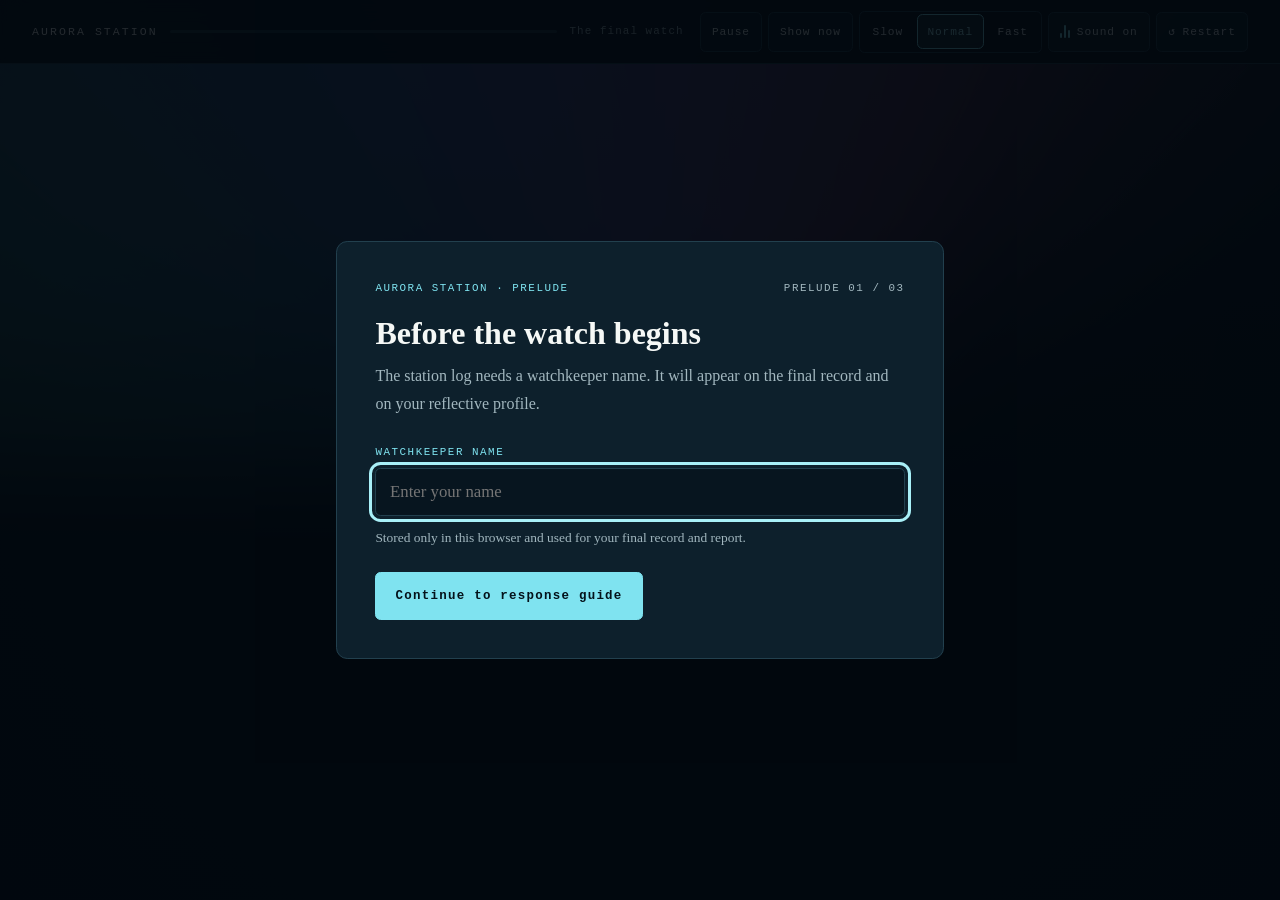
==== index.html @ 76fcf22e "Rebuild Aurora Station as one cumulative scroll story The reading surface is now a single #story doc" ====
<!doctype html>
<html lang="en">
  <head>
    <meta charset="utf-8" />
    <meta name="viewport" content="width=device-width, initial-scale=1" />
    <meta name="description" content="Aurora Station — an interactive story and Big Five reflection." />
    <meta name="color-scheme" content="dark light" />
    <meta name="theme-color" content="#06131d" />
    <title>Aurora Station — Your Journey</title>
    <link rel="stylesheet" href="./styles.css" />
    <script defer src="./content/Aurora_Station_Content.js"></script>
    <script defer src="./core.js"></script>
    <script defer src="./pdf-export.js"></script>
    <script defer src="./audio.js"></script>
    <script defer src="./app.js"></script>
  </head>
  <body>
    <div class="aurora-background" aria-hidden="true">
      <div class="aurora-dimming-layer"></div>
      <div class="aurora-vignette"></div>
    </div>
    <a class="skip-link" href="#story">Skip to the story</a>
    <header class="reader-bar">
      <div class="reader-bar-primary">
        <a class="reader-brand" href="#story">Aurora Station</a>
        <div
          class="reader-progress"
          role="progressbar"
          aria-label="Journey progress"
          aria-valuemin="0"
          aria-valuemax="60"
          aria-valuenow="0"
        >
          <span id="progress-fill"></span>
        </div>
        <span id="progress-label" class="progress-label">The final watch</span>
      </div>
      <div class="reader-bar-tools">
        <div id="playback-controls" class="playback-controls" role="group" aria-label="Text playback">
          <button id="playback-toggle" class="tool-button" type="button" aria-pressed="false">
            <span class="tool-label">Pause</span>
          </button>
          <button id="playback-show-now" class="tool-button" type="button">
            <span class="tool-label">Show now</span>
          </button>
          <div id="speed-control" class="speed-control" role="radiogroup" aria-label="Text speed">
            <button class="speed-choice" type="button" role="radio" data-speed="slow" aria-checked="false">Slow</button>
            <button class="speed-choice" type="button" role="radio" data-speed="normal" aria-checked="true">Normal</button>
            <button class="speed-choice" type="button" role="radio" data-speed="fast" aria-checked="false">Fast</button>
          </div>
        </div>
        <button
          id="sound-toggle"
          class="tool-button sound-toggle"
          type="button"
          aria-pressed="true"
          aria-label="Mute background soundtrack"
          title="The soundtrack begins after your first interaction."
        >
          <span class="sound-meter" aria-hidden="true"><span></span><span></span><span></span></span>
          <span class="tool-label sound-label">Sound on</span>
        </button>
        <button
          id="restart-watch"
          class="tool-button restart-watch"
          type="button"
          aria-label="Restart the watch and clear saved progress"
          title="Restart the watch"
          hidden
        >
          <span class="restart-icon" aria-hidden="true">↺</span>
          <span class="tool-label restart-label">Restart</span>
        </button>
      </div>
    </header>
    <main id="main-content" class="story-content">
      <article id="story" class="story" tabindex="-1">
        <p class="loading-copy">Receiving the final watch…</p>
      </article>
    </main>
    <button id="new-passage" class="new-passage-button" type="button" hidden>
      New passage below <span aria-hidden="true">↓</span>
    </button>
    <div id="screen-reader-status" class="sr-only" role="status" aria-live="polite"></div>
    <noscript>
      <p class="noscript-message">
        Aurora Station needs JavaScript enabled to remember choices and build the story.
      </p>
    </noscript>
  </body>
</html>
---- styles.css ----
/*
 * Aurora Station.
 *
 * One cumulative reading document. The narrative is the page; controls and
 * technical labels stay quiet at the edges.
 */

:root {
  --night: #06131d;
  --night-raised: #0a1b27;
  --night-panel: #0d202c;
  --night-line: #22404e;
  --story-ink: #e7eff1;
  --story-heading: #f5f8f6;
  --story-muted: #a2b7bf;
  --signal: #7fe3f0;
  --signal-strong: #a8f0f8;
  --signal-soft: rgba(127, 227, 240, 0.12);
  --dawn: #f2f1ea;
  --dawn-raised: #fbfaf5;
  --dawn-ink: #14282f;
  --dawn-muted: #4d5f66;
  --dawn-line: #ccd3d0;
  --serif: Georgia, "Iowan Old Style", "Times New Roman", serif;
  --technical: ui-monospace, "SF Mono", "Cascadia Mono", "Courier New", monospace;
  --measure: 36rem;
  --tap: 3rem;
  --radius: 0.35rem;
}

*,
*::before,
*::after {
  box-sizing: border-box;
}

html {
  min-height: 100%;
  background: var(--night);
}

body {
  min-height: 100vh;
  margin: 0;
  overflow-x: hidden;
  background: var(--night);
  color: var(--story-ink);
  font-family: var(--serif);
  font-size: clamp(1.06rem, 0.98rem + 0.34vw, 1.24rem);
  line-height: 1.75;
  text-rendering: optimizeLegibility;
  -webkit-font-smoothing: antialiased;
}

body.onboarding-open {
  overflow: hidden;
}

/* ------------------------------------------------------------ background */

.aurora-background {
  position: fixed;
  z-index: 0;
  inset: 0;
  overflow: hidden;
  background: linear-gradient(
    180deg,
    #06131d 0%,
    #06131d 34%,
    #041019 52%,
    #02080d 68%,
    #02070c 100%
  );
  opacity: 0.55;
  pointer-events: none;
  transition: opacity 1600ms ease;
}

body.aurora-surge-active .aurora-background {
  opacity: 1;
}

body.aurora-rescue-contact .aurora-background {
  opacity: 0.6;
}

body.aurora-rescue-faint .aurora-background,
body.debrief-mode .aurora-background {
  opacity: 0.28;
}

.aurora-background::before,
.aurora-background::after {
  position: absolute;
  top: -10vh;
  right: -20vw;
  left: -20vw;
  height: min(70vh, 58rem);
  content: "";
  pointer-events: none;
  -webkit-mask-image: linear-gradient(
    to bottom,
    #000 0%,
    #000 62%,
    rgba(0, 0, 0, 0.72) 82%,
    transparent 100%
  );
  mask-image: linear-gradient(
    to bottom,
    #000 0%,
    #000 62%,
    rgba(0, 0, 0, 0.72) 82%,
    transparent 100%
  );
}

.aurora-background::before {
  background: conic-gradient(
    from 202deg at 50% 124%,
    transparent 0deg,
    rgba(88, 229, 239, 0.78) 34deg,
    rgba(49, 203, 183, 0.72) 62deg,
    rgba(102, 216, 138, 0.66) 92deg,
    rgba(70, 142, 232, 0.68) 128deg,
    rgba(139, 114, 232, 0.7) 158deg,
    rgba(211, 109, 168, 0.56) 184deg,
    transparent 214deg
  );
  filter: blur(20px) saturate(1.25);
  opacity: 0.9;
  transform-origin: 50% 30%;
  animation: aurora-drift 36s ease-in-out infinite alternate;
}

.aurora-background::after {
  background: conic-gradient(
    from 188deg at 56% 118%,
    transparent 4deg,
    rgba(49, 203, 183, 0.42) 42deg,
    rgba(102, 216, 138, 0.5) 76deg,
    rgba(70, 142, 232, 0.48) 112deg,
    rgba(139, 114, 232, 0.5) 148deg,
    rgba(211, 109, 168, 0.34) 176deg,
    transparent 204deg
  );
  filter: blur(32px) saturate(1.15);
  mix-blend-mode: screen;
  opacity: 0.72;
  transform-origin: 50% 30%;
  animation: aurora-crossflow 42s ease-in-out infinite alternate;
}

.aurora-dimming-layer,
.aurora-vignette {
  position: absolute;
  inset: 0;
  pointer-events: none;
}

.aurora-dimming-layer {
  background: linear-gradient(
    180deg,
    rgba(2, 7, 13, 0.02) 0%,
    rgba(2, 7, 13, 0.1) 24%,
    rgba(2, 7, 13, 0.42) 44%,
    rgba(2, 7, 13, 0.86) 58%,
    #02070d 72%,
    #02070d 100%
  );
}

.aurora-vignette {
  background: radial-gradient(
    ellipse at 50% 16%,
    transparent 30%,
    rgba(0, 4, 8, 0.12) 66%,
    rgba(0, 3, 7, 0.5) 100%
  );
}

@keyframes aurora-drift {
  0% {
    transform: translate3d(-8%, -4%, 0) rotate(-5deg) scale(1.08, 1.02);
  }
  52% {
    transform: translate3d(0, 1%, 0) rotate(-1.5deg) scale(1.14, 1.06);
  }
  100% {
    transform: translate3d(8%, -2%, 0) rotate(2.2deg) scale(1.1, 1.03);
  }
}

@keyframes aurora-crossflow {
  0% {
    transform: translate3d(7%, 2%, 0) rotate(3.8deg) scale(1.08, 1.03);
  }
  100% {
    transform: translate3d(-7%, -3%, 0) rotate(-2.8deg) scale(1.15, 1.06);
  }
}

/* ------------------------------------------------------------- utilities */

.sr-only {
  position: absolute;
  overflow: hidden;
  clip: rect(0 0 0 0);
  clip-path: inset(50%);
  width: 1px;
  height: 1px;
  white-space: nowrap;
}

.technical-label {
  margin: 0;
  color: var(--story-muted);
  font-family: var(--technical);
  font-size: 0.68rem;
  letter-spacing: 0.14em;
  line-height: 1.5;
  text-transform: uppercase;
}

.skip-link {
  position: absolute;
  z-index: 40;
  top: 0.5rem;
  left: 0.5rem;
  display: inline-flex;
  align-items: center;
  min-height: var(--tap);
  padding: 0.65rem 1rem;
  transform: translateY(-160%);
  border-radius: var(--radius);
  background: var(--signal);
  color: #04121a;
  font-family: var(--technical);
  font-size: 0.8rem;
  text-decoration: none;
}

.skip-link:focus {
  transform: translateY(0);
}

:where(a, button, input, [tabindex]):focus-visible {
  outline: 3px solid var(--signal-strong);
  outline-offset: 3px;
}

/* ------------------------------------------------------------ reader bar */

.reader-bar {
  position: sticky;
  z-index: 20;
  top: 0;
  display: flex;
  flex-wrap: wrap;
  gap: 0.5rem 1rem;
  align-items: center;
  justify-content: space-between;
  padding: 0.6rem clamp(0.75rem, 3vw, 2rem);
  border-bottom: 1px solid var(--night-line);
  background: rgba(4, 14, 21, 0.92);
  backdrop-filter: blur(10px);
}

.reader-bar-primary {
  display: flex;
  flex: 1 1 16rem;
  gap: 0.75rem;
  align-items: center;
  min-width: 0;
}

.reader-bar-tools {
  display: flex;
  flex-wrap: wrap;
  gap: 0.4rem;
  align-items: center;
}

.reader-brand {
  display: inline-flex;
  align-items: center;
  min-height: 2.75rem;
  color: var(--story-heading);
  font-family: var(--technical);
  font-size: 0.72rem;
  letter-spacing: 0.18em;
  text-decoration: none;
  text-transform: uppercase;
  white-space: nowrap;
}

.reader-progress {
  position: relative;
  overflow: hidden;
  flex: 1 1 4rem;
  min-width: 3rem;
  height: 3px;
  border-radius: 999px;
  background: rgba(127, 227, 240, 0.18);
}

.reader-progress span {
  position: absolute;
  inset: 0;
  transform: scaleX(0);
  transform-origin: left center;
  background: var(--signal);
  transition: transform 420ms ease;
}

.progress-label {
  color: var(--story-muted);
  font-family: var(--technical);
  font-size: 0.68rem;
  letter-spacing: 0.1em;
  white-space: nowrap;
}

.playback-controls {
  display: flex;
  flex-wrap: wrap;
  gap: 0.35rem;
  align-items: center;
}

.tool-button,
.speed-choice {
  display: inline-flex;
  gap: 0.4rem;
  align-items: center;
  justify-content: center;
  min-height: 2.5rem;
  padding: 0.35rem 0.7rem;
  border: 1px solid var(--night-line);
  border-radius: var(--radius);
  background: rgba(13, 32, 44, 0.7);
  color: var(--story-ink);
  font-family: var(--technical);
  font-size: 0.7rem;
  letter-spacing: 0.08em;
  cursor: pointer;
  transition:
    border-color 180ms ease,
    background-color 180ms ease,
    color 180ms ease;
}

.tool-button:hover:not(:disabled),
.speed-choice:hover {
  border-color: var(--signal);
  background: var(--signal-soft);
}

.tool-button:disabled {
  cursor: default;
  opacity: 0.45;
}

.speed-control {
  display: inline-flex;
  gap: 0.2rem;
  padding: 0.15rem;
  border: 1px solid var(--night-line);
  border-radius: var(--radius);
}

.speed-control .speed-choice {
  min-height: 2.2rem;
  padding: 0.25rem 0.6rem;
  border: 1px solid transparent;
  background: transparent;
}

.speed-choice.is-selected {
  border-color: var(--signal);
  background: var(--signal-soft);
  color: var(--signal-strong);
}

.sound-meter {
  display: inline-flex;
  gap: 2px;
  align-items: flex-end;
  height: 0.8rem;
}

.sound-meter span {
  width: 2px;
  height: 40%;
  border-radius: 1px;
  background: var(--signal);
}

.sound-meter span:nth-child(2) {
  height: 100%;
}

.sound-meter span:nth-child(3) {
  height: 65%;
}

.sound-toggle[aria-pressed="false"] .sound-meter span {
  height: 30%;
  background: var(--story-muted);
}

.sound-toggle[data-playing="true"] .sound-meter span {
  animation: sound-pulse 1.4s ease-in-out infinite alternate;
}

.sound-toggle[data-playing="true"] .sound-meter span:nth-child(2) {
  animation-delay: 220ms;
}

.sound-toggle[data-playing="true"] .sound-meter span:nth-child(3) {
  animation-delay: 440ms;
}

@keyframes sound-pulse {
  from {
    height: 30%;
  }
  to {
    height: 100%;
  }
}

/* ---------------------------------------------------------------- story */

.story-content {
  position: relative;
  z-index: 1;
  padding: clamp(2rem, 6vw, 4.5rem) clamp(1rem, 5vw, 2rem) 8rem;
}

.story {
  max-width: var(--measure);
  margin: 0 auto;
}

.story:focus {
  outline: none;
}

.loading-copy {
  color: var(--story-muted);
  font-style: italic;
  text-align: center;
}

.prologue-heading {
  margin: 0 0 2.5rem;
  text-align: center;
}

.story-title {
  margin: 0.6rem 0 0.3rem;
  color: var(--story-heading);
  font-size: clamp(2.1rem, 1.5rem + 2.6vw, 3.1rem);
  letter-spacing: 0.01em;
  line-height: 1.1;
}

.prologue-subtitle {
  margin: 0;
  color: var(--story-muted);
  font-size: 1.05rem;
  font-style: italic;
}

.act-heading {
  margin: 3.5rem 0 1.6rem;
  padding-top: 1.6rem;
  border-top: 1px solid var(--night-line);
}

.act-title {
  margin: 0.5rem 0 0;
  color: var(--story-heading);
  font-size: clamp(1.6rem, 1.25rem + 1.5vw, 2.1rem);
  line-height: 1.2;
}

.interlude-heading {
  margin: 3rem 0 1.4rem;
}

.interlude-title {
  margin: 0.5rem 0 0;
  color: var(--story-heading);
  font-size: clamp(1.4rem, 1.2rem + 1vw, 1.8rem);
  font-style: italic;
  line-height: 1.25;
}

.interlude-note {
  margin: 0.6rem 0 0;
  color: var(--story-muted);
  font-size: 0.9rem;
}

/* ------------------------------------------------------------- passages */

.passage {
  margin: 0 0 1.35rem;
  animation: passage-in 620ms ease both;
}

.passage-closing,
.passage-ending {
  color: var(--story-muted);
  font-style: italic;
}

.passage-chosen {
  position: relative;
  margin-left: 0;
  padding: 0.15rem 0 0.15rem 1.15rem;
  border-left: 2px solid var(--signal);
  color: var(--story-heading);
}

.passage-chosen::after {
  position: absolute;
  top: 0.4rem;
  left: -0.35rem;
  width: 0.45rem;
  height: 0.45rem;
  transform: rotate(45deg);
  border-radius: 1px;
  background: var(--signal);
  content: "";
}

@keyframes passage-in {
  from {
    transform: translateY(0.5rem);
    opacity: 0;
  }
  to {
    transform: none;
    opacity: 1;
  }
}

/* ----------------------------------------------------- reflection panel */

.reflection-panel {
  margin: 2.25rem 0 2.75rem;
  padding: clamp(1.25rem, 4vw, 1.9rem);
  border: 1px solid var(--night-line);
  border-radius: 0.6rem;
  background: rgba(10, 27, 39, 0.82);
  scroll-margin-top: 6rem;
}

.reflection-panel:focus {
  outline: none;
}

.reflection-kicker {
  color: var(--signal);
}

.reflection-counter {
  margin-top: 0.3rem;
}

.reflection-statement {
  margin: 1rem 0 1.4rem;
  color: var(--story-heading);
  font-size: clamp(1.18rem, 1.05rem + 0.6vw, 1.4rem);
  font-weight: 400;
  line-height: 1.45;
}

.scale-anchors {
  display: flex;
  justify-content: space-between;
  gap: 1rem;
  margin-bottom: 0.55rem;
  color: var(--story-muted);
  font-family: var(--technical);
  font-size: 0.66rem;
  letter-spacing: 0.08em;
  text-transform: uppercase;
}

.scale-anchors span:last-child {
  text-align: right;
}

/*
 * Five equal response buttons. There is deliberately no track, rail or
 * connector behind them, and no colour scale: the number is the only thing
 * that distinguishes one response from another.
 */
.response-choices {
  display: grid;
  gap: 0.5rem;
  grid-template-columns: repeat(5, minmax(0, 1fr));
}

.response-choice {
  display: flex;
  align-items: center;
  justify-content: center;
  min-height: var(--tap);
  padding: 0.6rem 0.25rem;
  border: 1px solid var(--night-line);
  border-radius: var(--radius);
  background: rgba(6, 19, 29, 0.85);
  color: var(--story-ink);
  font-family: var(--technical);
  font-size: 1.05rem;
  font-variant-numeric: tabular-nums;
  cursor: pointer;
  transition:
    border-color 160ms ease,
    background-color 160ms ease,
    color 160ms ease,
    transform 160ms ease;
}

.response-choice:hover:not(:disabled) {
  border-color: var(--signal);
  background: var(--signal-soft);
  transform: translateY(-1px);
}

.response-choice.is-selected {
  border-color: var(--signal-strong);
  background: var(--signal);
  color: #04121a;
  font-weight: 700;
}

.response-choice:disabled {
  cursor: default;
  opacity: 0.4;
}

.response-readout {
  margin: 0.75rem 0 0;
  min-height: 1.4rem;
  color: var(--signal);
  font-family: var(--technical);
  font-size: 0.74rem;
  letter-spacing: 0.06em;
}

.reflection-footer {
  display: flex;
  flex-wrap: wrap;
  gap: 0.6rem 1rem;
  align-items: center;
  justify-content: space-between;
  margin-top: 0.9rem;
}

.back-button {
  min-height: 2.5rem;
  padding: 0.4rem 0.85rem;
  border: 1px solid var(--night-line);
  border-radius: var(--radius);
  background: transparent;
  color: var(--story-muted);
  font-family: var(--technical);
  font-size: 0.7rem;
  letter-spacing: 0.08em;
  cursor: pointer;
}

.back-button:hover {
  border-color: var(--signal);
  color: var(--story-ink);
}

.response-hint {
  flex: 1 1 12rem;
  margin: 0;
  color: var(--story-muted);
  font-size: 0.86rem;
  font-style: italic;
}

.reflection-panel.is-locked {
  border-style: dashed;
  background: rgba(10, 27, 39, 0.45);
  opacity: 0.62;
}

.reflection-panel.is-locked .reflection-statement {
  font-size: 1.02rem;
  font-style: italic;
}

.reflection-summary {
  display: flex;
  flex-wrap: wrap;
  gap: 0.4rem;
  margin-top: 1rem;
}

.reflection-chip {
  display: inline-flex;
  gap: 0.35rem;
  align-items: baseline;
  padding: 0.25rem 0.5rem;
  border: 1px solid var(--night-line);
  border-radius: var(--radius);
  font-family: var(--technical);
  font-size: 0.72rem;
}

.reflection-chip-index {
  color: var(--story-muted);
}

.reflection-chip-value {
  color: var(--signal);
  font-weight: 700;
}

/* ------------------------------------------------------- passage prompt */

.new-passage-button {
  position: fixed;
  z-index: 25;
  bottom: 1.25rem;
  left: 50%;
  min-height: var(--tap);
  padding: 0.6rem 1.1rem;
  transform: translateX(-50%);
  border: 1px solid var(--signal);
  border-radius: 999px;
  background: rgba(6, 19, 29, 0.94);
  color: var(--signal-strong);
  font-family: var(--technical);
  font-size: 0.75rem;
  letter-spacing: 0.08em;
  cursor: pointer;
  box-shadow: 0 8px 24px rgba(0, 0, 0, 0.45);
}

.new-passage-button:hover {
  background: var(--signal-soft);
}

/* --------------------------------------------------------------- prelude */

.station-entry {
  width: min(38rem, calc(100vw - 2rem));
  max-height: calc(100vh - 2rem);
  padding: 0;
  border: 1px solid var(--night-line);
  border-radius: 0.7rem;
  background: var(--night-panel);
  color: var(--story-ink);
}

.station-entry::backdrop {
  background: rgba(2, 8, 13, 0.86);
}

.station-entry-frame {
  padding: clamp(1.4rem, 5vw, 2.4rem);
}

.station-entry-header {
  display: flex;
  flex-wrap: wrap;
  gap: 0.5rem 1rem;
  justify-content: space-between;
}

.entry-kicker {
  color: var(--signal);
}

.entry-title {
  margin: 1.1rem 0 0.6rem;
  color: var(--story-heading);
  font-size: clamp(1.5rem, 1.2rem + 1.4vw, 2rem);
  line-height: 1.2;
}

.entry-summary {
  margin: 0 0 1.6rem;
  color: var(--story-muted);
  font-size: 1rem;
}

.entry-field-label {
  display: block;
  margin-bottom: 0.5rem;
  color: var(--signal);
}

.entry-name-input {
  width: 100%;
  min-height: var(--tap);
  padding: 0.7rem 0.85rem;
  border: 1px solid var(--night-line);
  border-radius: var(--radius);
  background: rgba(6, 19, 29, 0.85);
  color: var(--story-ink);
  font-family: var(--serif);
  font-size: 1.05rem;
}

.entry-field-note {
  margin: 0.6rem 0 0;
  color: var(--story-muted);
  font-size: 0.84rem;
}

.entry-field-error {
  margin: 0.6rem 0 0;
  color: #ffb4a8;
  font-size: 0.88rem;
}

.entry-primary,
.entry-secondary {
  min-height: var(--tap);
  padding: 0.7rem 1.2rem;
  border-radius: var(--radius);
  font-family: var(--technical);
  font-size: 0.78rem;
  letter-spacing: 0.1em;
  cursor: pointer;
}

.entry-primary {
  margin-top: 1.4rem;
  border: 1px solid var(--signal);
  background: var(--signal);
  color: #04121a;
  font-weight: 700;
}

.entry-primary:hover:not(:disabled) {
  background: var(--signal-strong);
}

.entry-primary:disabled {
  cursor: default;
  opacity: 0.4;
}

.entry-secondary {
  margin-top: 1.4rem;
  border: 1px solid var(--night-line);
  background: transparent;
  color: var(--story-muted);
}

.entry-secondary:hover {
  border-color: var(--signal);
  color: var(--story-ink);
}

.entry-footer {
  display: flex;
  flex-wrap: wrap;
  gap: 0.75rem;
  align-items: center;
  justify-content: space-between;
}

.calibration-prompt {
  margin: 0 0 1rem;
  color: var(--story-muted);
  font-size: 0.94rem;
}

.calibration-statement {
  margin: 0 0 1.4rem;
  color: var(--story-heading);
  font-size: 1.15rem;
  line-height: 1.45;
}

.orientation-lead {
  margin: 0 0 1.4rem;
}

.orientation-guidance {
  display: grid;
  gap: 1rem;
}

.orientation-guidance-item {
  padding-left: 0.9rem;
  border-left: 2px solid var(--night-line);
}

.orientation-guidance-label {
  color: var(--signal);
}

.orientation-guidance-copy {
  margin: 0.35rem 0 0;
  font-size: 0.96rem;
}

.orientation-disclaimer {
  margin: 1.4rem 0 0;
  color: var(--story-muted);
  font-size: 0.88rem;
  font-style: italic;
}

/* --------------------------------------------------------------- results */

.results {
  margin: 4rem 0 0;
  padding: clamp(1.5rem, 5vw, 2.75rem);
  border-radius: 0.7rem;
  background: var(--dawn);
  color: var(--dawn-ink);
}

.results:focus {
  outline: none;
}

.results .technical-label {
  color: var(--dawn-muted);
}

.results-masthead {
  padding-bottom: 1.6rem;
  border-bottom: 1px solid var(--dawn-line);
}

.results-title {
  margin: 0.7rem 0 0.8rem;
  color: var(--dawn-ink);
  font-size: clamp(1.6rem, 1.3rem + 1.6vw, 2.2rem);
  line-height: 1.2;
}

.results-overview {
  margin: 0;
  color: var(--dawn-muted);
  font-size: 1rem;
}

.result-section {
  margin-top: 2.75rem;
}

.result-section > h3 {
  margin: 0.5rem 0 0.6rem;
  font-size: clamp(1.3rem, 1.15rem + 0.8vw, 1.65rem);
  line-height: 1.25;
}

.section-introduction {
  margin: 0 0 1.5rem;
  color: var(--dawn-muted);
  font-size: 0.96rem;
}

.aurora-role-card,
.current-item,
.movement-row,
.record-block {
  padding: 1.25rem;
  border: 1px solid var(--dawn-line);
  border-left: 4px solid var(--result-colour, var(--dawn-line));
  border-radius: var(--radius);
  background: var(--dawn-raised);
}

.current-item,
.movement-row,
.record-block {
  margin-bottom: 1rem;
}

.role-card-header {
  display: flex;
  flex-wrap: wrap;
  gap: 0.75rem;
  align-items: baseline;
  justify-content: space-between;
}

.role-title {
  margin: 0;
  font-size: 1.4rem;
}

.role-element,
.current-lens {
  margin: 0.2rem 0 0;
  color: var(--dawn-muted);
  font-family: var(--technical);
  font-size: 0.72rem;
  letter-spacing: 0.1em;
  text-transform: uppercase;
}

.role-fit {
  padding: 0.25rem 0.6rem;
  border: 1px solid var(--dawn-line);
  border-radius: 999px;
  font-family: var(--technical);
  font-size: 0.68rem;
  letter-spacing: 0.08em;
  text-transform: uppercase;
}

.role-definition {
  margin: 1rem 0 1.25rem;
  color: var(--dawn-muted);
  font-size: 0.94rem;
}

.role-lines {
  display: grid;
  gap: 1rem;
}

.role-line h5,
.role-why h5 {
  margin: 0 0 0.25rem;
  font-family: var(--technical);
  font-size: 0.7rem;
  font-weight: 700;
  letter-spacing: 0.12em;
  text-transform: uppercase;
}

.role-line p,
.role-why p {
  margin: 0;
  font-size: 0.98rem;
}

.role-why {
  margin-top: 1.4rem;
  padding-top: 1.1rem;
  border-top: 1px solid var(--dawn-line);
}

.role-why small {
  display: block;
  margin-top: 0.5rem;
  color: var(--dawn-muted);
  font-size: 0.82rem;
}

.current-header {
  display: flex;
  flex-wrap: wrap;
  gap: 0.5rem 1rem;
  align-items: baseline;
  justify-content: space-between;
}

.current-name {
  margin: 0;
  font-size: 1.25rem;
}

.current-score,
.facet-score {
  color: var(--result-colour, var(--dawn-ink));
  font-family: var(--technical);
  font-size: 1.05rem;
  font-variant-numeric: tabular-nums;
}

.spectrum-end-labels {
  display: flex;
  justify-content: space-between;
  gap: 1rem;
  margin: 1.1rem 0 0.4rem;
  color: var(--dawn-muted);
  font-family: var(--technical);
  font-size: 0.66rem;
  letter-spacing: 0.06em;
  text-transform: uppercase;
}

.bipolar-track {
  position: relative;
  height: 0.55rem;
  border-radius: 999px;
  background: #e2e5df;
}

.bipolar-balanced-range {
  position: absolute;
  top: 0;
  bottom: 0;
  left: 45%;
  width: 10%;
  border-radius: 999px;
  background: #cfd6d1;
}

.bipolar-midpoint {
  position: absolute;
  top: -0.2rem;
  bottom: -0.2rem;
  left: 50%;
  width: 1px;
  background: var(--dawn-muted);
}

.bipolar-marker {
  position: absolute;
  top: 50%;
  width: 0.95rem;
  height: 0.95rem;
  transform: translate(-50%, -50%);
  border: 2px solid var(--dawn-raised);
  border-radius: 50%;
  background: var(--result-colour, var(--dawn-ink));
}

.current-reading {
  margin-top: 1.1rem;
}

.current-expression {
  display: block;
  margin-bottom: 0.35rem;
  font-family: var(--technical);
  font-size: 0.72rem;
  letter-spacing: 0.1em;
  text-transform: uppercase;
}

.current-reading p,
.facet-pattern,
.guidance-block p,
.record-block p {
  margin: 0 0 0.6rem;
  font-size: 0.98rem;
}

.current-plain {
  color: var(--dawn-muted);
}

.facet-list {
  display: grid;
  gap: 0.9rem;
  margin: 1.2rem 0;
  padding-top: 1.1rem;
  border-top: 1px solid var(--dawn-line);
  grid-template-columns: repeat(auto-fit, minmax(12rem, 1fr));
}

.facet-name {
  color: var(--dawn-muted);
}

.facet-definition {
  margin: 0.3rem 0 0;
  color: var(--dawn-muted);
  font-size: 0.88rem;
}

.facet-pattern {
  font-style: italic;
}

.current-guidance {
  display: grid;
  gap: 0.9rem;
  margin-top: 1rem;
  padding-top: 1rem;
  border-top: 1px solid var(--dawn-line);
}

.guidance-block p:last-child {
  margin-bottom: 0;
}

.movement-header {
  display: flex;
  flex-wrap: wrap;
  gap: 0.5rem 1rem;
  align-items: baseline;
  justify-content: space-between;
}

.movement-header h4 {
  margin: 0;
  font-size: 1.1rem;
}

.movement-label {
  font-family: var(--technical);
  font-size: 0.7rem;
  letter-spacing: 0.08em;
  text-transform: uppercase;
}

.movement-graphic {
  display: block;
  width: 100%;
  height: auto;
  margin: 0.6rem 0;
  color: var(--result-colour, var(--dawn-ink));
}

.movement-stages {
  display: flex;
  flex-wrap: wrap;
  gap: 0.5rem 1.5rem;
}

.movement-stage {
  display: flex;
  flex-direction: column;
}

.movement-stage strong {
  font-family: var(--technical);
  font-variant-numeric: tabular-nums;
}

.movement-summary {
  margin: 1rem 0 0;
  color: var(--dawn-muted);
  font-size: 0.96rem;
}

.record-block h4 {
  margin: 0.35rem 0 0.6rem;
  font-size: 1.15rem;
}

.record-block small {
  color: var(--dawn-muted);
  font-size: 0.82rem;
}

.result-actions {
  display: flex;
  flex-wrap: wrap;
  gap: 0.75rem;
  margin-top: 2.5rem;
  padding-top: 1.75rem;
  border-top: 1px solid var(--dawn-line);
}

.report-button,
.restart-button {
  min-height: var(--tap);
  padding: 0.75rem 1.25rem;
  border: 1px solid var(--dawn-ink);
  border-radius: var(--radius);
  background: var(--dawn-ink);
  color: var(--dawn);
  font-family: var(--technical);
  font-size: 0.76rem;
  letter-spacing: 0.1em;
  cursor: pointer;
}

.report-button-secondary,
.restart-button {
  background: transparent;
  color: var(--dawn-ink);
}

.report-button:hover:not(:disabled),
.restart-button:hover {
  background: var(--dawn-muted);
  color: var(--dawn);
}

.report-button:disabled {
  cursor: default;
  opacity: 0.5;
}

.results :where(a, button):focus-visible {
  outline: 3px solid var(--dawn-ink);
  outline-offset: 3px;
}

/* --------------------------------------------------------- export dialog */

.profile-export-dialog {
  width: min(26rem, calc(100vw - 2rem));
  padding: 0;
  border: 1px solid var(--night-line);
  border-radius: 0.6rem;
  background: var(--night-panel);
  color: var(--story-ink);
}

.profile-export-dialog::backdrop {
  background: rgba(2, 8, 13, 0.8);
}

.profile-export-frame {
  padding: 1.75rem;
}

.profile-export-frame h2 {
  margin: 0.7rem 0 0.5rem;
  font-size: 1.25rem;
}

.profile-export-status {
  margin: 0 0 1.1rem;
  color: var(--story-muted);
  font-size: 0.92rem;
}

.profile-export-progress {
  overflow: hidden;
  height: 4px;
  border-radius: 999px;
  background: rgba(127, 227, 240, 0.18);
}

.profile-export-progress span {
  display: block;
  width: 4%;
  height: 100%;
  background: var(--signal);
  transition: width 260ms ease;
}

.noscript-message {
  max-width: var(--measure);
  margin: 4rem auto;
  padding: 0 1rem;
  text-align: center;
}

/* ------------------------------------------------------------ responsive */

@media (max-width: 60rem) {
  .progress-label {
    display: none;
  }
}

@media (max-width: 48rem) {
  .reader-bar {
    padding: 0.5rem 0.75rem;
  }

  .reader-bar-tools {
    flex: 1 1 100%;
    justify-content: space-between;
  }

  .tool-button,
  .speed-choice,
  .back-button {
    min-height: var(--tap);
  }

  .speed-control .speed-choice {
    min-height: var(--tap);
  }

  .response-choices {
    gap: 0.4rem;
  }

  .response-choice {
    min-height: var(--tap);
    min-width: var(--tap);
  }

  .result-actions .report-button,
  .result-actions .restart-button {
    flex: 1 1 100%;
  }
}

@media (max-width: 30rem) {
  /* The brand link duplicates the skip link and cannot reach a comfortable
     tap size without crowding the bar, so it steps aside on small screens. */
  .reader-brand {
    display: none;
  }

  .playback-controls {
    flex: 1 1 100%;
    justify-content: space-between;
  }

  .tool-label {
    font-size: 0.66rem;
  }

  .story-content {
    padding-bottom: 9rem;
  }
}

@media (prefers-reduced-motion: reduce) {
  .passage {
    animation: none;
  }

  .aurora-background::before,
  .aurora-background::after,
  .sound-toggle[data-playing="true"] .sound-meter span {
    animation: none;
  }

  .reader-progress span,
  .response-choice,
  .tool-button {
    transition: none;
  }
}

@media (prefers-contrast: more) {
  :root {
    --night-line: #4d6f7d;
    --story-muted: #c3d4da;
    --dawn-muted: #33454c;
  }
}
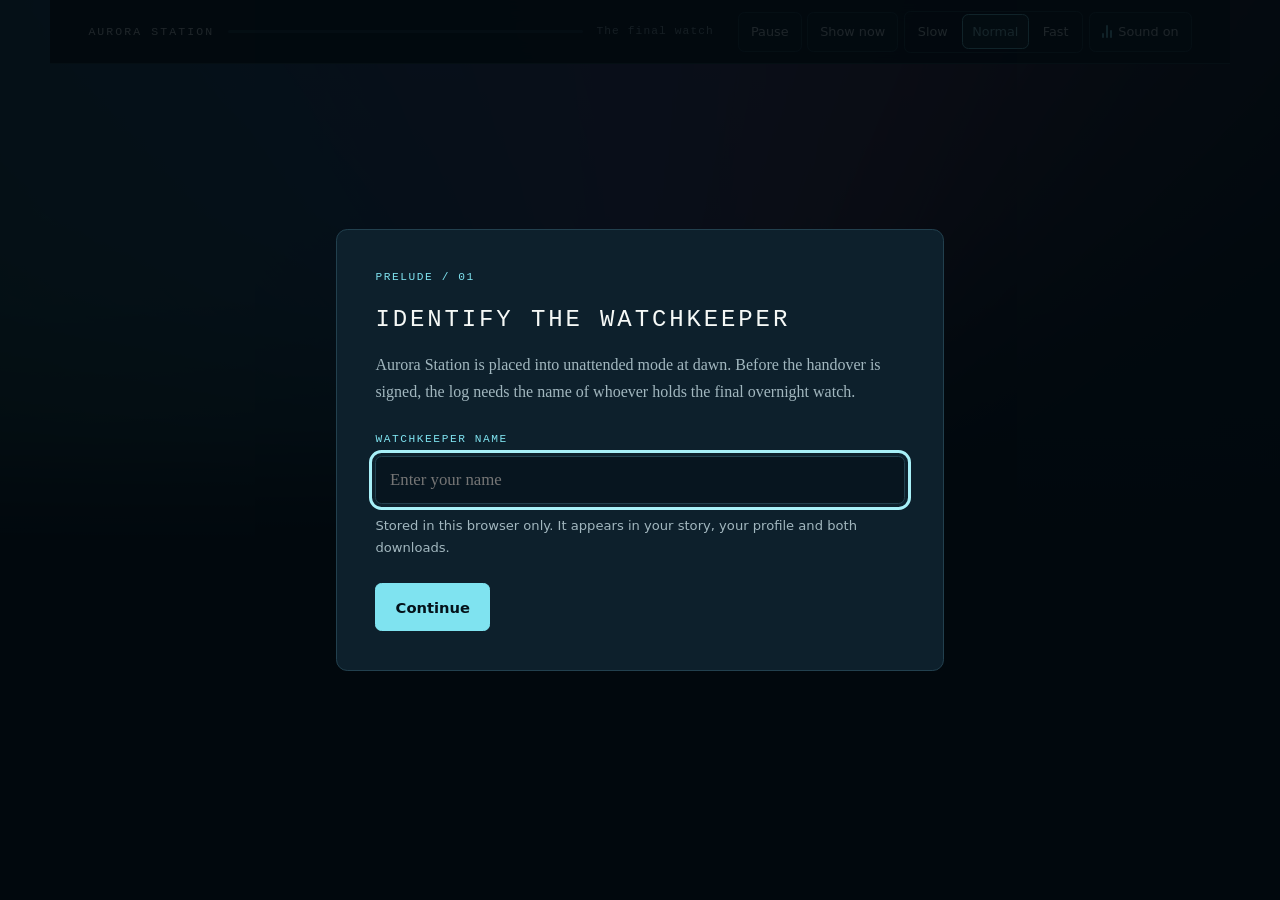
==== commit 5b191b2c: "Rebuild on the BFI-2 structure and split out the Results page The assessment now follows the BFI-2 s" ====
--- a/index.html
+++ b/index.html
@@ -3,10 +3,10 @@
   <head>
     <meta charset="utf-8" />
     <meta name="viewport" content="width=device-width, initial-scale=1" />
-    <meta name="description" content="Aurora Station — an interactive story and Big Five reflection." />
-    <meta name="color-scheme" content="dark light" />
+    <meta name="description" content="Aurora Station — an interactive story with a BFI-2-aligned narrative self-reflection." />
+    <meta name="color-scheme" content="dark" />
     <meta name="theme-color" content="#06131d" />
-    <title>Aurora Station — Your Journey</title>
+    <title>Aurora Station — The Final Watch</title>
     <link rel="stylesheet" href="./styles.css" />
     <script defer src="./content/Aurora_Station_Content.js"></script>
     <script defer src="./core.js"></script>
@@ -26,7 +26,7 @@
         <div
           class="reader-progress"
           role="progressbar"
-          aria-label="Journey progress"
+          aria-label="Reflections recorded"
           aria-valuemin="0"
           aria-valuemax="60"
           aria-valuenow="0"
@@ -60,23 +60,10 @@
           <span class="sound-meter" aria-hidden="true"><span></span><span></span><span></span></span>
           <span class="tool-label sound-label">Sound on</span>
         </button>
-        <button
-          id="restart-watch"
-          class="tool-button restart-watch"
-          type="button"
-          aria-label="Restart the watch and clear saved progress"
-          title="Restart the watch"
-          hidden
-        >
-          <span class="restart-icon" aria-hidden="true">↺</span>
-          <span class="tool-label restart-label">Restart</span>
-        </button>
       </div>
     </header>
-    <main id="main-content" class="story-content">
-      <article id="story" class="story" tabindex="-1">
-        <p class="loading-copy">Receiving the final watch…</p>
-      </article>
+    <main id="story" class="story" tabindex="-1">
+      <p class="loading-copy">Receiving the final watch…</p>
     </main>
     <button id="new-passage" class="new-passage-button" type="button" hidden>
       New passage below <span aria-hidden="true">↓</span>
@@ -84,7 +71,7 @@
     <div id="screen-reader-status" class="sr-only" role="status" aria-live="polite"></div>
     <noscript>
       <p class="noscript-message">
-        Aurora Station needs JavaScript enabled to remember choices and build the story.
+        Aurora Station needs JavaScript enabled to remember your responses and build the story.
       </p>
     </noscript>
   </body>
--- a/styles.css
+++ b/styles.css
@@ -1,8 +1,10 @@
 /*
  * Aurora Station.
  *
- * One cumulative reading document. The narrative is the page; controls and
- * technical labels stay quiet at the edges.
+ * Two pages share this sheet: the Journey, which is one cumulative reading
+ * document on a dark ground, and the Results, which is a light report.
+ * Narrative is serif; headings and controls are sans-serif; act numbers,
+ * timestamps and technical labels are monospace.
  */
 
 :root {
@@ -16,16 +18,23 @@
   --signal: #7fe3f0;
   --signal-strong: #a8f0f8;
   --signal-soft: rgba(127, 227, 240, 0.12);
+
   --dawn: #f2f1ea;
   --dawn-raised: #fbfaf5;
   --dawn-ink: #14282f;
   --dawn-muted: #4d5f66;
   --dawn-line: #ccd3d0;
+
   --serif: Georgia, "Iowan Old Style", "Times New Roman", serif;
+  --sans: system-ui, -apple-system, "Segoe UI", Roboto, Helvetica, Arial, sans-serif;
   --technical: ui-monospace, "SF Mono", "Cascadia Mono", "Courier New", monospace;
-  --measure: 36rem;
+
+  --page-max: 1180px;
+  --narrative-max: 760px;
+  --panel-max: 760px;
   --tap: 3rem;
-  --radius: 0.35rem;
+  --response-height: 3.375rem;
+  --radius: 0.4rem;
 }
 
 *,
@@ -46,14 +55,24 @@
   background: var(--night);
   color: var(--story-ink);
   font-family: var(--serif);
-  font-size: clamp(1.06rem, 0.98rem + 0.34vw, 1.24rem);
-  line-height: 1.75;
+  font-size: clamp(1.06rem, 0.99rem + 0.3vw, 1.2rem);
+  line-height: 1.68;
   text-rendering: optimizeLegibility;
   -webkit-font-smoothing: antialiased;
 }
 
 body.onboarding-open {
   overflow: hidden;
+}
+
+h1,
+h2,
+h3,
+h4,
+h5 {
+  font-family: var(--sans);
+  font-weight: 600;
+  letter-spacing: -0.01em;
 }
 
 /* ------------------------------------------------------------ background */
@@ -84,8 +103,7 @@
   opacity: 0.6;
 }
 
-body.aurora-rescue-faint .aurora-background,
-body.debrief-mode .aurora-background {
+body.aurora-rescue-faint .aurora-background {
   opacity: 0.28;
 }
 
@@ -215,7 +233,7 @@
   margin: 0;
   color: var(--story-muted);
   font-family: var(--technical);
-  font-size: 0.68rem;
+  font-size: 0.7rem;
   letter-spacing: 0.14em;
   line-height: 1.5;
   text-transform: uppercase;
@@ -234,8 +252,8 @@
   border-radius: var(--radius);
   background: var(--signal);
   color: #04121a;
-  font-family: var(--technical);
-  font-size: 0.8rem;
+  font-family: var(--sans);
+  font-size: 0.85rem;
   text-decoration: none;
 }
 
@@ -246,6 +264,20 @@
 :where(a, button, input, [tabindex]):focus-visible {
   outline: 3px solid var(--signal-strong);
   outline-offset: 3px;
+}
+
+.loading-copy {
+  padding: 4rem 1rem;
+  color: var(--story-muted);
+  font-style: italic;
+  text-align: center;
+}
+
+.noscript-message {
+  max-width: var(--narrative-max);
+  margin: 4rem auto;
+  padding: 0 1rem;
+  text-align: center;
 }
 
 /* ------------------------------------------------------------ reader bar */
@@ -256,10 +288,13 @@
   top: 0;
   display: flex;
   flex-wrap: wrap;
-  gap: 0.5rem 1rem;
+  gap: 0.5rem 1.5rem;
   align-items: center;
   justify-content: space-between;
-  padding: 0.6rem clamp(0.75rem, 3vw, 2rem);
+  width: 100%;
+  max-width: var(--page-max);
+  margin: 0 auto;
+  padding: 0.6rem clamp(1rem, 3vw, 2.5rem);
   border-bottom: 1px solid var(--night-line);
   background: rgba(4, 14, 21, 0.92);
   backdrop-filter: blur(10px);
@@ -268,7 +303,7 @@
 .reader-bar-primary {
   display: flex;
   flex: 1 1 16rem;
-  gap: 0.75rem;
+  gap: 0.85rem;
   align-items: center;
   min-width: 0;
 }
@@ -315,7 +350,7 @@
 .progress-label {
   color: var(--story-muted);
   font-family: var(--technical);
-  font-size: 0.68rem;
+  font-size: 0.7rem;
   letter-spacing: 0.1em;
   white-space: nowrap;
 }
@@ -334,14 +369,13 @@
   align-items: center;
   justify-content: center;
   min-height: 2.5rem;
-  padding: 0.35rem 0.7rem;
+  padding: 0.35rem 0.75rem;
   border: 1px solid var(--night-line);
   border-radius: var(--radius);
   background: rgba(13, 32, 44, 0.7);
   color: var(--story-ink);
-  font-family: var(--technical);
-  font-size: 0.7rem;
-  letter-spacing: 0.08em;
+  font-family: var(--sans);
+  font-size: 0.8rem;
   cursor: pointer;
   transition:
     border-color 180ms ease,
@@ -431,29 +465,20 @@
 
 /* ---------------------------------------------------------------- story */
 
-.story-content {
+.story {
   position: relative;
   z-index: 1;
-  padding: clamp(2rem, 6vw, 4.5rem) clamp(1rem, 5vw, 2rem) 8rem;
-}
-
-.story {
-  max-width: var(--measure);
+  max-width: var(--narrative-max);
   margin: 0 auto;
+  padding: clamp(2rem, 6vw, 4.5rem) clamp(1rem, 4vw, 2.5rem) 9rem;
 }
 
 .story:focus {
   outline: none;
 }
 
-.loading-copy {
-  color: var(--story-muted);
-  font-style: italic;
-  text-align: center;
-}
-
 .prologue-heading {
-  margin: 0 0 2.5rem;
+  margin: 0 0 2.75rem;
   text-align: center;
 }
 
@@ -461,20 +486,20 @@
   margin: 0.6rem 0 0.3rem;
   color: var(--story-heading);
   font-size: clamp(2.1rem, 1.5rem + 2.6vw, 3.1rem);
-  letter-spacing: 0.01em;
   line-height: 1.1;
 }
 
 .prologue-subtitle {
   margin: 0;
   color: var(--story-muted);
+  font-family: var(--serif);
   font-size: 1.05rem;
   font-style: italic;
 }
 
 .act-heading {
-  margin: 3.5rem 0 1.6rem;
-  padding-top: 1.6rem;
+  margin: 3.75rem 0 1.75rem;
+  padding-top: 1.75rem;
   border-top: 1px solid var(--night-line);
 }
 
@@ -486,27 +511,21 @@
 }
 
 .interlude-heading {
-  margin: 3rem 0 1.4rem;
+  margin: 3rem 0 1.5rem;
 }
 
 .interlude-title {
   margin: 0.5rem 0 0;
   color: var(--story-heading);
   font-size: clamp(1.4rem, 1.2rem + 1vw, 1.8rem);
-  font-style: italic;
   line-height: 1.25;
 }
 
-.interlude-note {
-  margin: 0.6rem 0 0;
-  color: var(--story-muted);
-  font-size: 0.9rem;
-}
-
 /* ------------------------------------------------------------- passages */
 
 .passage {
-  margin: 0 0 1.35rem;
+  margin: 0 0 1.4em;
+  line-height: 1.68;
   animation: passage-in 620ms ease both;
 }
 
@@ -516,17 +535,16 @@
   font-style: italic;
 }
 
-.passage-chosen {
+.passage-selected {
   position: relative;
-  margin-left: 0;
   padding: 0.15rem 0 0.15rem 1.15rem;
   border-left: 2px solid var(--signal);
   color: var(--story-heading);
 }
 
-.passage-chosen::after {
+.passage-selected::after {
   position: absolute;
-  top: 0.4rem;
+  top: 0.45rem;
   left: -0.35rem;
   width: 0.45rem;
   height: 0.45rem;
@@ -550,12 +568,12 @@
 /* ----------------------------------------------------- reflection panel */
 
 .reflection-panel {
-  margin: 2.25rem 0 2.75rem;
-  padding: clamp(1.25rem, 4vw, 1.9rem);
+  max-width: var(--panel-max);
+  margin: 2.5rem 0 3rem;
+  padding: clamp(1.25rem, 4vw, 2rem);
   border: 1px solid var(--night-line);
   border-radius: 0.6rem;
   background: rgba(10, 27, 39, 0.82);
-  scroll-margin-top: 6rem;
 }
 
 .reflection-panel:focus {
@@ -566,26 +584,28 @@
   color: var(--signal);
 }
 
-.reflection-counter {
+.reflection-counter,
+.reflection-statement-number {
   margin-top: 0.3rem;
 }
 
 .reflection-statement {
-  margin: 1rem 0 1.4rem;
+  margin: 1.1rem 0 1.5rem;
   color: var(--story-heading);
-  font-size: clamp(1.18rem, 1.05rem + 0.6vw, 1.4rem);
+  font-family: var(--serif);
+  font-size: clamp(1.15rem, 1.02rem + 0.6vw, 1.38rem);
   font-weight: 400;
-  line-height: 1.45;
+  line-height: 1.5;
 }
 
 .scale-anchors {
   display: flex;
   justify-content: space-between;
   gap: 1rem;
-  margin-bottom: 0.55rem;
+  margin-bottom: 0.6rem;
   color: var(--story-muted);
   font-family: var(--technical);
-  font-size: 0.66rem;
+  font-size: 0.68rem;
   letter-spacing: 0.08em;
   text-transform: uppercase;
 }
@@ -595,13 +615,13 @@
 }
 
 /*
- * Five equal response buttons. There is deliberately no track, rail or
- * connector behind them, and no colour scale: the number is the only thing
- * that distinguishes one response from another.
+ * Five equal response buttons on one row. There is deliberately no track,
+ * rail or connector behind them and no colour scale: the number is the only
+ * thing that distinguishes one response from another.
  */
 .response-choices {
   display: grid;
-  gap: 0.5rem;
+  gap: 0.875rem;
   grid-template-columns: repeat(5, minmax(0, 1fr));
 }
 
@@ -609,7 +629,7 @@
   display: flex;
   align-items: center;
   justify-content: center;
-  min-height: var(--tap);
+  min-height: var(--response-height);
   padding: 0.6rem 0.25rem;
   border: 1px solid var(--night-line);
   border-radius: var(--radius);
@@ -644,34 +664,35 @@
   opacity: 0.4;
 }
 
+.response-signal-label {
+  margin-top: 1rem;
+  color: var(--story-muted);
+}
+
 .response-readout {
-  margin: 0.75rem 0 0;
-  min-height: 1.4rem;
+  margin: 0.3rem 0 0;
+  min-height: 1.5rem;
   color: var(--signal);
-  font-family: var(--technical);
-  font-size: 0.74rem;
-  letter-spacing: 0.06em;
+  font-family: var(--sans);
+  font-size: 0.85rem;
 }
 
 .reflection-footer {
   display: flex;
-  flex-wrap: wrap;
-  gap: 0.6rem 1rem;
+  gap: 0.75rem;
   align-items: center;
-  justify-content: space-between;
-  margin-top: 0.9rem;
+  margin-top: 1.1rem;
 }
 
 .back-button {
   min-height: 2.5rem;
-  padding: 0.4rem 0.85rem;
+  padding: 0.4rem 0.9rem;
   border: 1px solid var(--night-line);
   border-radius: var(--radius);
   background: transparent;
   color: var(--story-muted);
-  font-family: var(--technical);
-  font-size: 0.7rem;
-  letter-spacing: 0.08em;
+  font-family: var(--sans);
+  font-size: 0.82rem;
   cursor: pointer;
 }
 
@@ -680,50 +701,14 @@
   color: var(--story-ink);
 }
 
-.response-hint {
-  flex: 1 1 12rem;
-  margin: 0;
-  color: var(--story-muted);
-  font-size: 0.86rem;
-  font-style: italic;
-}
-
 .reflection-panel.is-locked {
   border-style: dashed;
-  background: rgba(10, 27, 39, 0.45);
-  opacity: 0.62;
-}
-
-.reflection-panel.is-locked .reflection-statement {
-  font-size: 1.02rem;
-  font-style: italic;
-}
-
-.reflection-summary {
-  display: flex;
-  flex-wrap: wrap;
-  gap: 0.4rem;
-  margin-top: 1rem;
-}
-
-.reflection-chip {
-  display: inline-flex;
-  gap: 0.35rem;
-  align-items: baseline;
-  padding: 0.25rem 0.5rem;
-  border: 1px solid var(--night-line);
-  border-radius: var(--radius);
-  font-family: var(--technical);
-  font-size: 0.72rem;
-}
-
-.reflection-chip-index {
-  color: var(--story-muted);
-}
-
-.reflection-chip-value {
-  color: var(--signal);
-  font-weight: 700;
+  background: rgba(10, 27, 39, 0.4);
+  opacity: 0.6;
+}
+
+.reflection-panel.is-locked .reflection-counter {
+  margin-top: 0.4rem;
 }
 
 /* ------------------------------------------------------- passage prompt */
@@ -734,21 +719,57 @@
   bottom: 1.25rem;
   left: 50%;
   min-height: var(--tap);
-  padding: 0.6rem 1.1rem;
+  padding: 0.6rem 1.15rem;
   transform: translateX(-50%);
   border: 1px solid var(--signal);
   border-radius: 999px;
   background: rgba(6, 19, 29, 0.94);
   color: var(--signal-strong);
-  font-family: var(--technical);
-  font-size: 0.75rem;
-  letter-spacing: 0.08em;
+  font-family: var(--sans);
+  font-size: 0.85rem;
   cursor: pointer;
   box-shadow: 0 8px 24px rgba(0, 0, 0, 0.45);
 }
 
 .new-passage-button:hover {
   background: var(--signal-soft);
+}
+
+/* ----------------------------------------------------- completion panel */
+
+.completion-panel {
+  margin: 3.5rem 0 0;
+  padding: clamp(1.5rem, 5vw, 2.25rem);
+  border: 1px solid var(--signal);
+  border-radius: 0.6rem;
+  background: rgba(10, 27, 39, 0.9);
+  text-align: center;
+}
+
+.completion-panel:focus {
+  outline: none;
+}
+
+.completion-heading {
+  margin: 0 0 1rem;
+  color: var(--story-heading);
+  font-family: var(--technical);
+  font-size: clamp(1.1rem, 1rem + 0.6vw, 1.4rem);
+  font-weight: 400;
+  letter-spacing: 0.16em;
+}
+
+.completion-line {
+  margin: 0 0 0.5rem;
+  color: var(--story-muted);
+}
+
+.completion-actions {
+  display: flex;
+  flex-wrap: wrap;
+  gap: 0.75rem;
+  justify-content: center;
+  margin-top: 1.75rem;
 }
 
 /* --------------------------------------------------------------- prelude */
@@ -764,32 +785,27 @@
 }
 
 .station-entry::backdrop {
-  background: rgba(2, 8, 13, 0.86);
+  background: rgba(2, 8, 13, 0.88);
 }
 
 .station-entry-frame {
   padding: clamp(1.4rem, 5vw, 2.4rem);
 }
 
-.station-entry-header {
-  display: flex;
-  flex-wrap: wrap;
-  gap: 0.5rem 1rem;
-  justify-content: space-between;
-}
-
-.entry-kicker {
+.entry-label {
   color: var(--signal);
 }
 
-.entry-title {
-  margin: 1.1rem 0 0.6rem;
+.entry-heading {
+  margin: 0.9rem 0 0.75rem;
   color: var(--story-heading);
-  font-size: clamp(1.5rem, 1.2rem + 1.4vw, 2rem);
-  line-height: 1.2;
-}
-
-.entry-summary {
+  font-family: var(--technical);
+  font-size: clamp(1.15rem, 1rem + 1vw, 1.5rem);
+  font-weight: 400;
+  letter-spacing: 0.12em;
+}
+
+.entry-intro {
   margin: 0 0 1.6rem;
   color: var(--story-muted);
   font-size: 1rem;
@@ -814,15 +830,42 @@
 }
 
 .entry-field-note {
-  margin: 0.6rem 0 0;
+  margin: 0.7rem 0 0;
   color: var(--story-muted);
-  font-size: 0.84rem;
+  font-family: var(--sans);
+  font-size: 0.82rem;
 }
 
 .entry-field-error {
   margin: 0.6rem 0 0;
   color: #ffb4a8;
+  font-family: var(--sans);
   font-size: 0.88rem;
+}
+
+.calibration-statement {
+  margin: 0 0 1.4rem;
+  color: var(--story-heading);
+  font-size: 1.15rem;
+  line-height: 1.5;
+}
+
+.orientation-guidance {
+  margin: 0 0 1.4rem;
+  padding-left: 1.15rem;
+}
+
+.orientation-guidance li {
+  margin-bottom: 0.55rem;
+}
+
+.orientation-disclaimer {
+  margin: 0;
+  padding-left: 0.9rem;
+  border-left: 2px solid var(--night-line);
+  color: var(--story-muted);
+  font-family: var(--sans);
+  font-size: 0.86rem;
 }
 
 .entry-primary,
@@ -830,18 +873,17 @@
   min-height: var(--tap);
   padding: 0.7rem 1.2rem;
   border-radius: var(--radius);
-  font-family: var(--technical);
-  font-size: 0.78rem;
-  letter-spacing: 0.1em;
+  font-family: var(--sans);
+  font-size: 0.92rem;
+  font-weight: 600;
   cursor: pointer;
 }
 
 .entry-primary {
-  margin-top: 1.4rem;
+  margin-top: 1.5rem;
   border: 1px solid var(--signal);
   background: var(--signal);
   color: #04121a;
-  font-weight: 700;
 }
 
 .entry-primary:hover:not(:disabled) {
@@ -854,10 +896,11 @@
 }
 
 .entry-secondary {
-  margin-top: 1.4rem;
+  margin-top: 1.5rem;
   border: 1px solid var(--night-line);
   background: transparent;
   color: var(--story-muted);
+  font-weight: 500;
 }
 
 .entry-secondary:hover {
@@ -873,192 +916,245 @@
   justify-content: space-between;
 }
 
-.calibration-prompt {
-  margin: 0 0 1rem;
-  color: var(--story-muted);
-  font-size: 0.94rem;
-}
-
-.calibration-statement {
-  margin: 0 0 1.4rem;
-  color: var(--story-heading);
-  font-size: 1.15rem;
-  line-height: 1.45;
-}
-
-.orientation-lead {
-  margin: 0 0 1.4rem;
-}
-
-.orientation-guidance {
-  display: grid;
-  gap: 1rem;
-}
-
-.orientation-guidance-item {
-  padding-left: 0.9rem;
-  border-left: 2px solid var(--night-line);
-}
-
-.orientation-guidance-label {
-  color: var(--signal);
-}
-
-.orientation-guidance-copy {
-  margin: 0.35rem 0 0;
-  font-size: 0.96rem;
-}
-
-.orientation-disclaimer {
-  margin: 1.4rem 0 0;
-  color: var(--story-muted);
-  font-size: 0.88rem;
-  font-style: italic;
-}
-
-/* --------------------------------------------------------------- results */
-
-.results {
-  margin: 4rem 0 0;
-  padding: clamp(1.5rem, 5vw, 2.75rem);
-  border-radius: 0.7rem;
+/* ---------------------------------------------------------- shared actions */
+
+.primary-action,
+.secondary-action {
+  display: inline-flex;
+  align-items: center;
+  justify-content: center;
+  min-height: var(--tap);
+  padding: 0.7rem 1.2rem;
+  border-radius: var(--radius);
+  font-family: var(--sans);
+  font-size: 0.9rem;
+  font-weight: 600;
+  text-decoration: none;
+  cursor: pointer;
+}
+
+.primary-action {
+  border: 1px solid var(--signal);
+  background: var(--signal);
+  color: #04121a;
+}
+
+.secondary-action {
+  border: 1px solid var(--night-line);
+  background: transparent;
+  color: var(--story-ink);
+}
+
+.primary-action:disabled,
+.secondary-action:disabled {
+  cursor: default;
+  opacity: 0.5;
+}
+
+/* =========================================================== results page */
+
+body.results-page {
   background: var(--dawn);
   color: var(--dawn-ink);
 }
 
-.results:focus {
+.results-page .skip-link {
+  background: var(--dawn-ink);
+  color: var(--dawn);
+}
+
+.results-page .technical-label {
+  color: var(--dawn-muted);
+}
+
+.results-page :where(a, button, input, [tabindex]):focus-visible {
+  outline: 3px solid var(--dawn-ink);
+  outline-offset: 3px;
+}
+
+.results-page .primary-action {
+  border-color: var(--dawn-ink);
+  background: var(--dawn-ink);
+  color: var(--dawn);
+}
+
+.results-page .secondary-action {
+  border-color: var(--dawn-line);
+  background: transparent;
+  color: var(--dawn-ink);
+}
+
+.results-page .primary-action:hover:not(:disabled),
+.results-page .secondary-action:hover:not(:disabled) {
+  background: var(--dawn-muted);
+  border-color: var(--dawn-muted);
+  color: var(--dawn);
+}
+
+.results-shell {
+  max-width: var(--page-max);
+  margin: 0 auto;
+  padding: clamp(1.5rem, 4vw, 3rem) clamp(1rem, 3vw, 2.5rem) 5rem;
+}
+
+.results-shell:focus {
   outline: none;
 }
 
-.results .technical-label {
-  color: var(--dawn-muted);
-}
-
-.results-masthead {
-  padding-bottom: 1.6rem;
+.results-header {
+  display: flex;
+  flex-wrap: wrap;
+  gap: 1.5rem;
+  align-items: flex-start;
+  justify-content: space-between;
+  padding-bottom: 1.75rem;
   border-bottom: 1px solid var(--dawn-line);
 }
 
 .results-title {
-  margin: 0.7rem 0 0.8rem;
-  color: var(--dawn-ink);
-  font-size: clamp(1.6rem, 1.3rem + 1.6vw, 2.2rem);
-  line-height: 1.2;
-}
-
-.results-overview {
+  margin: 0.5rem 0 0.75rem;
+  font-family: var(--technical);
+  font-size: clamp(1.1rem, 1rem + 0.6vw, 1.35rem);
+  font-weight: 400;
+  letter-spacing: 0.16em;
+}
+
+.results-name {
+  margin: 0 0 0.4rem;
+  font-family: var(--sans);
+  font-size: clamp(1.6rem, 1.3rem + 1.6vw, 2.35rem);
+  font-weight: 600;
+  line-height: 1.15;
+}
+
+.results-date {
+  margin: 0;
+}
+
+.results-actions {
+  display: flex;
+  flex-wrap: wrap;
+  gap: 0.6rem;
+}
+
+.results-hero {
+  display: grid;
+  gap: 2rem;
+  align-items: center;
+  margin-top: 2.5rem;
+  grid-template-columns: 7fr 5fr;
+}
+
+.hero-summary h2 {
+  margin: 0 0 1rem;
+  font-family: var(--technical);
+  font-size: 0.95rem;
+  font-weight: 400;
+  letter-spacing: 0.14em;
+}
+
+.hero-copy {
+  margin: 0 0 1rem;
+  font-size: clamp(1.1rem, 1rem + 0.5vw, 1.3rem);
+  line-height: 1.6;
+}
+
+.hero-note {
   margin: 0;
   color: var(--dawn-muted);
-  font-size: 1rem;
-}
-
-.result-section {
-  margin-top: 2.75rem;
-}
-
-.result-section > h3 {
-  margin: 0.5rem 0 0.6rem;
-  font-size: clamp(1.3rem, 1.15rem + 0.8vw, 1.65rem);
-  line-height: 1.25;
-}
-
-.section-introduction {
-  margin: 0 0 1.5rem;
-  color: var(--dawn-muted);
-  font-size: 0.96rem;
-}
-
-.aurora-role-card,
-.current-item,
-.movement-row,
-.record-block {
-  padding: 1.25rem;
+  font-family: var(--sans);
+  font-size: 0.9rem;
+}
+
+.hero-chart {
+  display: flex;
+  justify-content: center;
+}
+
+.domain-chart {
+  width: 100%;
+  max-width: 22rem;
+  height: auto;
+}
+
+.chart-ring {
+  fill: none;
+  stroke: var(--dawn-line);
+  stroke-width: 1;
+}
+
+.chart-spoke {
+  stroke: var(--dawn-line);
+  stroke-width: 1;
+}
+
+.chart-shape {
+  fill: rgba(20, 40, 47, 0.14);
+  stroke: var(--dawn-ink);
+  stroke-width: 1.5;
+}
+
+.chart-label {
+  fill: var(--dawn-muted);
+  font-family: var(--technical);
+  font-size: 9px;
+  letter-spacing: 0.06em;
+}
+
+.results-section {
+  margin-top: 3.5rem;
+}
+
+.results-section > h2 {
+  margin: 0.4rem 0 1.5rem;
+  font-size: clamp(1.35rem, 1.2rem + 0.8vw, 1.7rem);
+}
+
+.domain-tiles {
+  display: grid;
+  gap: 0.85rem;
+  grid-template-columns: repeat(auto-fit, minmax(12rem, 1fr));
+}
+
+.domain-tile {
+  padding: 1.1rem;
   border: 1px solid var(--dawn-line);
-  border-left: 4px solid var(--result-colour, var(--dawn-line));
+  border-left: 4px solid var(--domain-colour, var(--dawn-line));
   border-radius: var(--radius);
   background: var(--dawn-raised);
 }
 
-.current-item,
-.movement-row,
-.record-block {
+.domain-tile-name {
+  margin-bottom: 0.5rem;
+}
+
+.domain-tile-score {
+  display: block;
+  font-family: var(--technical);
+  font-size: 1.5rem;
+  font-variant-numeric: tabular-nums;
+}
+
+.domain-tile-band {
+  margin: 0.4rem 0 0;
+  color: var(--dawn-muted);
+  font-family: var(--sans);
+  font-size: 0.84rem;
+}
+
+.domain-panel {
+  display: grid;
+  gap: 1.5rem;
   margin-bottom: 1rem;
-}
-
-.role-card-header {
-  display: flex;
-  flex-wrap: wrap;
-  gap: 0.75rem;
-  align-items: baseline;
-  justify-content: space-between;
-}
-
-.role-title {
-  margin: 0;
-  font-size: 1.4rem;
-}
-
-.role-element,
-.current-lens {
-  margin: 0.2rem 0 0;
-  color: var(--dawn-muted);
-  font-family: var(--technical);
-  font-size: 0.72rem;
-  letter-spacing: 0.1em;
-  text-transform: uppercase;
-}
-
-.role-fit {
-  padding: 0.25rem 0.6rem;
+  padding: 1.5rem;
   border: 1px solid var(--dawn-line);
-  border-radius: 999px;
-  font-family: var(--technical);
-  font-size: 0.68rem;
-  letter-spacing: 0.08em;
-  text-transform: uppercase;
-}
-
-.role-definition {
-  margin: 1rem 0 1.25rem;
-  color: var(--dawn-muted);
-  font-size: 0.94rem;
-}
-
-.role-lines {
-  display: grid;
-  gap: 1rem;
-}
-
-.role-line h5,
-.role-why h5 {
-  margin: 0 0 0.25rem;
-  font-family: var(--technical);
-  font-size: 0.7rem;
-  font-weight: 700;
-  letter-spacing: 0.12em;
-  text-transform: uppercase;
-}
-
-.role-line p,
-.role-why p {
-  margin: 0;
-  font-size: 0.98rem;
-}
-
-.role-why {
-  margin-top: 1.4rem;
-  padding-top: 1.1rem;
-  border-top: 1px solid var(--dawn-line);
-}
-
-.role-why small {
-  display: block;
-  margin-top: 0.5rem;
-  color: var(--dawn-muted);
-  font-size: 0.82rem;
-}
-
-.current-header {
+  border-left: 4px solid var(--domain-colour, var(--dawn-line));
+  border-radius: var(--radius);
+  background: var(--dawn-raised);
+  grid-template-columns: 35fr 65fr;
+}
+
+.domain-panel-heading {
   display: flex;
   flex-wrap: wrap;
   gap: 0.5rem 1rem;
@@ -1066,189 +1162,123 @@
   justify-content: space-between;
 }
 
-.current-name {
+.domain-panel-heading h3 {
   margin: 0;
+  font-size: 1.3rem;
+}
+
+.domain-panel-score {
+  font-family: var(--technical);
   font-size: 1.25rem;
-}
-
-.current-score,
+  font-variant-numeric: tabular-nums;
+}
+
+.domain-panel-band {
+  margin: 0.5rem 0 0;
+}
+
+.domain-panel-focus {
+  margin: 0.75rem 0 0.5rem;
+  color: var(--dawn-muted);
+  font-family: var(--sans);
+  font-size: 0.86rem;
+}
+
+.domain-panel-copy {
+  margin: 0;
+  font-size: 0.98rem;
+}
+
+.facet-rows {
+  display: grid;
+  gap: 1.15rem;
+  align-content: start;
+}
+
+.facet-row-label h4 {
+  margin: 0;
+  font-size: 1rem;
+}
+
+.facet-meaning {
+  margin: 0.2rem 0 0;
+  color: var(--dawn-muted);
+  font-family: var(--sans);
+  font-size: 0.82rem;
+}
+
+.facet-row-value {
+  display: flex;
+  gap: 0.75rem;
+  align-items: center;
+  margin-top: 0.4rem;
+}
+
 .facet-score {
-  color: var(--result-colour, var(--dawn-ink));
+  flex: 0 0 4.5rem;
   font-family: var(--technical);
-  font-size: 1.05rem;
+  font-size: 0.95rem;
   font-variant-numeric: tabular-nums;
 }
 
-.spectrum-end-labels {
-  display: flex;
-  justify-content: space-between;
-  gap: 1rem;
-  margin: 1.1rem 0 0.4rem;
+/* A 1-to-5 track. One colour per domain, never a red-to-green gradient. */
+.facet-track {
+  position: relative;
+  overflow: hidden;
+  flex: 1 1 auto;
+  height: 0.6rem;
+  border-radius: 999px;
+  background: #e3e6e0;
+}
+
+.facet-fill {
+  display: block;
+  height: 100%;
+  border-radius: 999px;
+  background: var(--domain-colour, var(--dawn-ink));
+}
+
+.results-guidance {
+  margin-top: 3.5rem;
+  padding: 1.75rem;
+  border: 1px solid var(--dawn-line);
+  border-radius: var(--radius);
+  background: var(--dawn-raised);
+}
+
+.guidance-heading {
+  margin: 0 0 1rem;
+  font-family: var(--technical);
+  font-size: 0.95rem;
+  font-weight: 400;
+  letter-spacing: 0.14em;
+}
+
+.results-guidance p {
+  margin: 0 0 0.85rem;
+  font-size: 0.96rem;
+}
+
+.guidance-status strong {
+  font-family: var(--sans);
+}
+
+.guidance-fine {
   color: var(--dawn-muted);
-  font-family: var(--technical);
-  font-size: 0.66rem;
-  letter-spacing: 0.06em;
-  text-transform: uppercase;
-}
-
-.bipolar-track {
-  position: relative;
-  height: 0.55rem;
-  border-radius: 999px;
-  background: #e2e5df;
-}
-
-.bipolar-balanced-range {
-  position: absolute;
-  top: 0;
-  bottom: 0;
-  left: 45%;
-  width: 10%;
-  border-radius: 999px;
-  background: #cfd6d1;
-}
-
-.bipolar-midpoint {
-  position: absolute;
-  top: -0.2rem;
-  bottom: -0.2rem;
-  left: 50%;
-  width: 1px;
-  background: var(--dawn-muted);
-}
-
-.bipolar-marker {
-  position: absolute;
-  top: 50%;
-  width: 0.95rem;
-  height: 0.95rem;
-  transform: translate(-50%, -50%);
-  border: 2px solid var(--dawn-raised);
-  border-radius: 50%;
-  background: var(--result-colour, var(--dawn-ink));
-}
-
-.current-reading {
-  margin-top: 1.1rem;
-}
-
-.current-expression {
-  display: block;
-  margin-bottom: 0.35rem;
-  font-family: var(--technical);
-  font-size: 0.72rem;
-  letter-spacing: 0.1em;
-  text-transform: uppercase;
-}
-
-.current-reading p,
-.facet-pattern,
-.guidance-block p,
-.record-block p {
-  margin: 0 0 0.6rem;
-  font-size: 0.98rem;
-}
-
-.current-plain {
-  color: var(--dawn-muted);
-}
-
-.facet-list {
-  display: grid;
-  gap: 0.9rem;
-  margin: 1.2rem 0;
-  padding-top: 1.1rem;
-  border-top: 1px solid var(--dawn-line);
-  grid-template-columns: repeat(auto-fit, minmax(12rem, 1fr));
-}
-
-.facet-name {
-  color: var(--dawn-muted);
-}
-
-.facet-definition {
-  margin: 0.3rem 0 0;
-  color: var(--dawn-muted);
-  font-size: 0.88rem;
-}
-
-.facet-pattern {
-  font-style: italic;
-}
-
-.current-guidance {
-  display: grid;
-  gap: 0.9rem;
-  margin-top: 1rem;
-  padding-top: 1rem;
-  border-top: 1px solid var(--dawn-line);
-}
-
-.guidance-block p:last-child {
-  margin-bottom: 0;
-}
-
-.movement-header {
-  display: flex;
-  flex-wrap: wrap;
-  gap: 0.5rem 1rem;
-  align-items: baseline;
-  justify-content: space-between;
-}
-
-.movement-header h4 {
-  margin: 0;
-  font-size: 1.1rem;
-}
-
-.movement-label {
-  font-family: var(--technical);
-  font-size: 0.7rem;
-  letter-spacing: 0.08em;
-  text-transform: uppercase;
-}
-
-.movement-graphic {
-  display: block;
-  width: 100%;
-  height: auto;
-  margin: 0.6rem 0;
-  color: var(--result-colour, var(--dawn-ink));
-}
-
-.movement-stages {
-  display: flex;
-  flex-wrap: wrap;
-  gap: 0.5rem 1.5rem;
-}
-
-.movement-stage {
-  display: flex;
-  flex-direction: column;
-}
-
-.movement-stage strong {
-  font-family: var(--technical);
-  font-variant-numeric: tabular-nums;
-}
-
-.movement-summary {
-  margin: 1rem 0 0;
-  color: var(--dawn-muted);
-  font-size: 0.96rem;
-}
-
-.record-block h4 {
-  margin: 0.35rem 0 0.6rem;
-  font-size: 1.15rem;
-}
-
-.record-block small {
-  color: var(--dawn-muted);
+  font-family: var(--sans);
   font-size: 0.82rem;
 }
 
-.result-actions {
+.guidance-link {
+  display: inline-flex;
+  align-items: center;
+  min-height: var(--tap);
+  color: var(--dawn-ink);
+  font-family: var(--sans);
+  font-size: 0.86rem;
+}
+
+.results-footer-actions {
   display: flex;
   flex-wrap: wrap;
   gap: 0.75rem;
@@ -1257,95 +1287,14 @@
   border-top: 1px solid var(--dawn-line);
 }
 
-.report-button,
-.restart-button {
-  min-height: var(--tap);
-  padding: 0.75rem 1.25rem;
-  border: 1px solid var(--dawn-ink);
-  border-radius: var(--radius);
-  background: var(--dawn-ink);
-  color: var(--dawn);
-  font-family: var(--technical);
-  font-size: 0.76rem;
-  letter-spacing: 0.1em;
-  cursor: pointer;
-}
-
-.report-button-secondary,
-.restart-button {
-  background: transparent;
-  color: var(--dawn-ink);
-}
-
-.report-button:hover:not(:disabled),
-.restart-button:hover {
-  background: var(--dawn-muted);
-  color: var(--dawn);
-}
-
-.report-button:disabled {
-  cursor: default;
-  opacity: 0.5;
-}
-
-.results :where(a, button):focus-visible {
-  outline: 3px solid var(--dawn-ink);
-  outline-offset: 3px;
-}
-
-/* --------------------------------------------------------- export dialog */
-
-.profile-export-dialog {
-  width: min(26rem, calc(100vw - 2rem));
-  padding: 0;
-  border: 1px solid var(--night-line);
-  border-radius: 0.6rem;
-  background: var(--night-panel);
-  color: var(--story-ink);
-}
-
-.profile-export-dialog::backdrop {
-  background: rgba(2, 8, 13, 0.8);
-}
-
-.profile-export-frame {
-  padding: 1.75rem;
-}
-
-.profile-export-frame h2 {
-  margin: 0.7rem 0 0.5rem;
-  font-size: 1.25rem;
-}
-
-.profile-export-status {
-  margin: 0 0 1.1rem;
-  color: var(--story-muted);
-  font-size: 0.92rem;
-}
-
-.profile-export-progress {
-  overflow: hidden;
-  height: 4px;
-  border-radius: 999px;
-  background: rgba(127, 227, 240, 0.18);
-}
-
-.profile-export-progress span {
-  display: block;
-  width: 4%;
-  height: 100%;
-  background: var(--signal);
-  transition: width 260ms ease;
-}
-
-.noscript-message {
-  max-width: var(--measure);
-  margin: 4rem auto;
-  padding: 0 1rem;
-  text-align: center;
-}
-
 /* ------------------------------------------------------------ responsive */
+
+@media (max-width: 64rem) {
+  .results-hero,
+  .domain-panel {
+    grid-template-columns: 1fr;
+  }
+}
 
 @media (max-width: 60rem) {
   .progress-label {
@@ -1355,7 +1304,7 @@
 
 @media (max-width: 48rem) {
   .reader-bar {
-    padding: 0.5rem 0.75rem;
+    padding: 0.5rem 0.85rem;
   }
 
   .reader-bar-tools {
@@ -1374,23 +1323,27 @@
   }
 
   .response-choices {
-    gap: 0.4rem;
+    gap: 0.625rem;
   }
 
   .response-choice {
     min-height: var(--tap);
-    min-width: var(--tap);
-  }
-
-  .result-actions .report-button,
-  .result-actions .restart-button {
+  }
+
+  .results-actions,
+  .results-footer-actions {
+    width: 100%;
+  }
+
+  .results-actions .primary-action,
+  .results-actions .secondary-action,
+  .results-footer-actions .primary-action,
+  .results-footer-actions .secondary-action {
     flex: 1 1 100%;
   }
 }
 
 @media (max-width: 30rem) {
-  /* The brand link duplicates the skip link and cannot reach a comfortable
-     tap size without crowding the bar, so it steps aside on small screens. */
   .reader-brand {
     display: none;
   }
@@ -1400,12 +1353,12 @@
     justify-content: space-between;
   }
 
-  .tool-label {
-    font-size: 0.66rem;
-  }
-
-  .story-content {
-    padding-bottom: 9rem;
+  .response-choices {
+    gap: 0.5rem;
+  }
+
+  .story {
+    padding-bottom: 10rem;
   }
 }
 
@@ -1432,5 +1385,6 @@
     --night-line: #4d6f7d;
     --story-muted: #c3d4da;
     --dawn-muted: #33454c;
-  }
-}
+    --dawn-line: #98a5a2;
+  }
+}
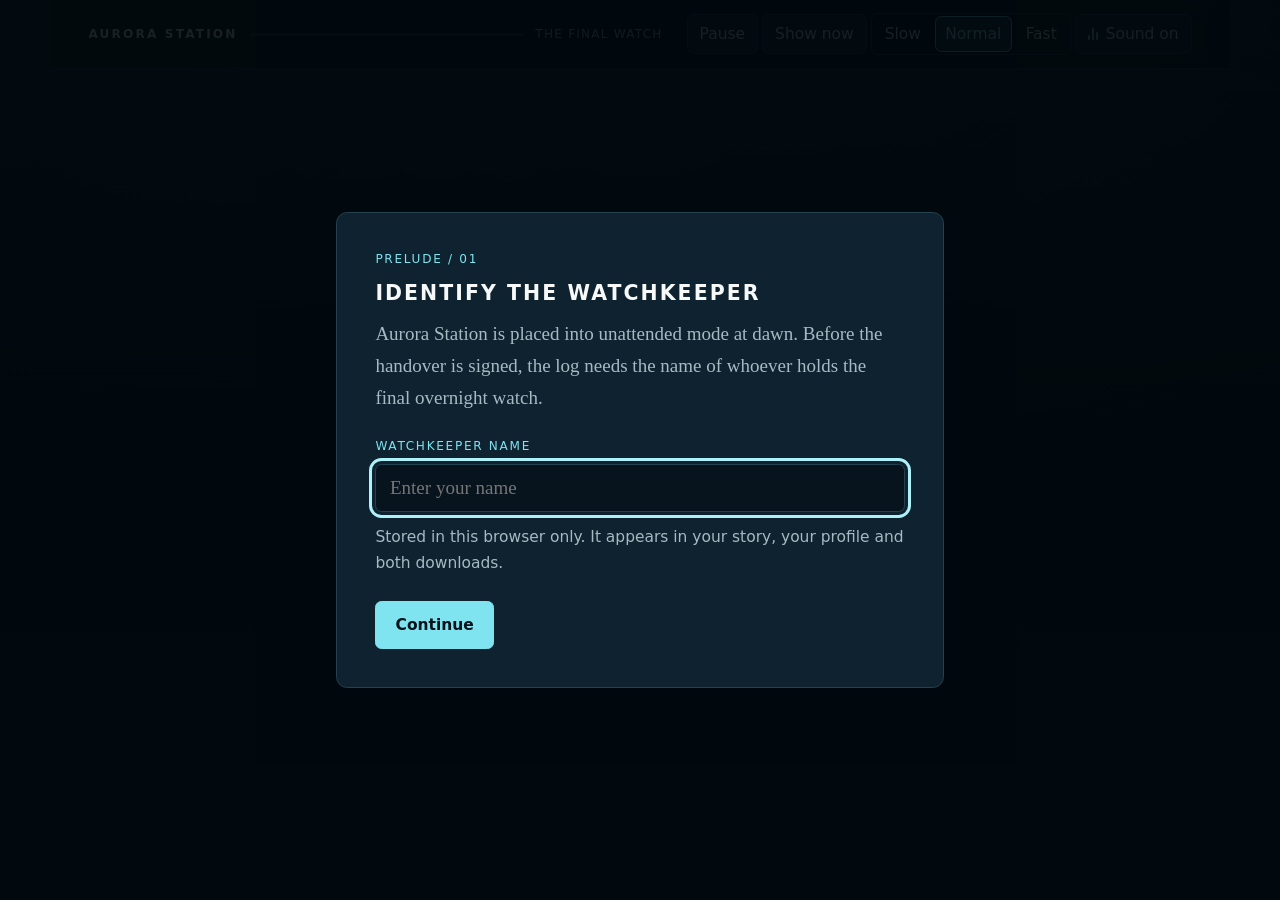
==== commit 2ef889ba: "Add Aurora Roles, context phases and a six-view results experience The results now read the same six" ====
--- a/index.html
+++ b/index.html
@@ -15,9 +15,11 @@
     <script defer src="./app.js"></script>
   </head>
   <body>
-    <div class="aurora-background" aria-hidden="true">
-      <div class="aurora-dimming-layer"></div>
-      <div class="aurora-vignette"></div>
+    <div class="sky" aria-hidden="true">
+      <div class="sky-base"></div>
+      <div class="sky-haze"></div>
+      <div class="sky-ribbon"></div>
+      <div class="sky-veil"></div>
     </div>
     <a class="skip-link" href="#story">Skip to the story</a>
     <header class="reader-bar">
--- a/styles.css
+++ b/styles.css
@@ -1,40 +1,77 @@
 /*
  * Aurora Station.
  *
- * Two pages share this sheet: the Journey, which is one cumulative reading
- * document on a dark ground, and the Results, which is a light report.
- * Narrative is serif; headings and controls are sans-serif; act numbers,
- * timestamps and technical labels are monospace.
+ * Two families, no more. A serif carries the narrative, the Act titles and the
+ * reflective result copy; a sans carries every control, label, score and chart.
+ * Technical metadata is the sans in uppercase with tracking and tabular
+ * numerals, not a third font.
+ *
+ * The mood is a quiet polar station: dark, restrained, cinematic. The aurora is
+ * a narrative event that happens once, not a background that never stops.
  */
 
 :root {
-  --night: #06131d;
-  --night-raised: #0a1b27;
-  --night-panel: #0d202c;
-  --night-line: #22404e;
-  --story-ink: #e7eff1;
-  --story-heading: #f5f8f6;
-  --story-muted: #a2b7bf;
+  /* ---- families ---- */
+  --font-serif: Georgia, "Iowan Old Style", "Times New Roman", serif;
+  --font-sans: system-ui, -apple-system, "Segoe UI", Roboto, Helvetica, Arial, sans-serif;
+
+  /* ---- type scale ---- */
+  --text-hero: clamp(2.5rem, 6vw, 5rem);
+  --text-act: clamp(2rem, 4vw, 3.5rem);
+  --text-section: clamp(1.5rem, 3vw, 2.25rem);
+  --text-subsection: clamp(1.15rem, 1.6vw, 1.4rem);
+  --text-body: clamp(1.0625rem, 1rem + 0.25vw, 1.1875rem);
+  --text-ui: clamp(0.875rem, 0.84rem + 0.16vw, 1rem);
+  --text-meta: clamp(0.6875rem, 0.66rem + 0.12vw, 0.8125rem);
+
+  --leading-narrative: 1.7;
+  --leading-tight: 1.2;
+  --leading-ui: 1.45;
+  --tracking-meta: 0.14em;
+
+  /* ---- night (story) ---- */
+  --night: #06121c;
+  --night-raised: #0b1c28;
+  --night-panel: #0e2230;
+  --night-line: #23414f;
+  --night-line-soft: #16303c;
+  --ink: #e8f0f2;
+  --ink-strong: #f6f9f7;
+  --ink-muted: #a6bac2;
   --signal: #7fe3f0;
-  --signal-strong: #a8f0f8;
+  --signal-strong: #aef1f8;
   --signal-soft: rgba(127, 227, 240, 0.12);
 
+  /* ---- dawn (results) ---- */
   --dawn: #f2f1ea;
-  --dawn-raised: #fbfaf5;
+  --dawn-raised: #fbfaf6;
   --dawn-ink: #14282f;
-  --dawn-muted: #4d5f66;
+  --dawn-muted: #4c5e65;
   --dawn-line: #ccd3d0;
-
-  --serif: Georgia, "Iowan Old Style", "Times New Roman", serif;
-  --sans: system-ui, -apple-system, "Segoe UI", Roboto, Helvetica, Arial, sans-serif;
-  --technical: ui-monospace, "SF Mono", "Cascadia Mono", "Courier New", monospace;
-
+  --dawn-track: #e4e7e1;
+
+  /* ---- Aurora Roles ---- */
+  --role-thread: #3dcd58;
+  --role-horizon: #42b4e6;
+  --role-aegis: #9b51e0;
+  --role-hearth: #ef5b7a;
+  --role-forge: #ff8a3d;
+
+  /* ---- measure and rhythm ---- */
+  --measure: 780px;
   --page-max: 1180px;
-  --narrative-max: 760px;
-  --panel-max: 760px;
+  --space-1: 0.25rem;
+  --space-2: 0.5rem;
+  --space-3: 0.75rem;
+  --space-4: 1rem;
+  --space-5: 1.5rem;
+  --space-6: 2rem;
+  --space-7: 3rem;
+  --space-8: 4.5rem;
   --tap: 3rem;
   --response-height: 3.375rem;
   --radius: 0.4rem;
+  --transition-view: 260ms;
 }
 
 *,
@@ -53,10 +90,10 @@
   margin: 0;
   overflow-x: hidden;
   background: var(--night);
-  color: var(--story-ink);
-  font-family: var(--serif);
-  font-size: clamp(1.06rem, 0.99rem + 0.3vw, 1.2rem);
-  line-height: 1.68;
+  color: var(--ink);
+  font-family: var(--font-serif);
+  font-size: var(--text-body);
+  line-height: var(--leading-narrative);
   text-rendering: optimizeLegibility;
   -webkit-font-smoothing: antialiased;
 }
@@ -70,150 +107,194 @@
 h3,
 h4,
 h5 {
-  font-family: var(--sans);
+  margin: 0;
+  font-family: var(--font-sans);
   font-weight: 600;
-  letter-spacing: -0.01em;
-}
-
-/* ------------------------------------------------------------ background */
-
-.aurora-background {
+  letter-spacing: -0.012em;
+  line-height: var(--leading-tight);
+}
+
+p {
+  margin: 0;
+}
+
+/* Technical metadata: the sans, uppercase, tracked, tabular. Not a third font. */
+.meta {
+  margin: 0;
+  color: var(--ink-muted);
+  font-family: var(--font-sans);
+  font-size: var(--text-meta);
+  font-variant-numeric: tabular-nums;
+  font-weight: 500;
+  letter-spacing: var(--tracking-meta);
+  line-height: var(--leading-ui);
+  text-transform: uppercase;
+}
+
+.numeric {
+  font-family: var(--font-sans);
+  font-variant-numeric: tabular-nums;
+}
+
+/* ------------------------------------------------------------- the aurora */
+
+/*
+ * A narrative event. `off` is the default and the resting state: the sky keeps
+ * only its haze and the station's own light. The ribbon exists solely during
+ * the Act where the storm breaks, and it is gone before the rescue arrives.
+ */
+.sky {
   position: fixed;
   z-index: 0;
   inset: 0;
   overflow: hidden;
-  background: linear-gradient(
-    180deg,
-    #06131d 0%,
-    #06131d 34%,
-    #041019 52%,
-    #02080d 68%,
-    #02070c 100%
-  );
-  opacity: 0.55;
   pointer-events: none;
-  transition: opacity 1600ms ease;
-}
-
-body.aurora-surge-active .aurora-background {
-  opacity: 1;
-}
-
-body.aurora-rescue-contact .aurora-background {
-  opacity: 0.6;
-}
-
-body.aurora-rescue-faint .aurora-background {
-  opacity: 0.28;
-}
-
-.aurora-background::before,
-.aurora-background::after {
+}
+
+.sky-base {
   position: absolute;
-  top: -10vh;
-  right: -20vw;
-  left: -20vw;
-  height: min(70vh, 58rem);
+  inset: 0;
+  background:
+    radial-gradient(
+      120% 80% at 50% 0%,
+      rgba(24, 52, 68, 0.55) 0%,
+      rgba(8, 22, 32, 0.35) 42%,
+      transparent 72%
+    ),
+    linear-gradient(180deg, #071726 0%, #06121c 46%, #040d15 100%);
+}
+
+/* Slow atmospheric haze. Present always, never bright, never distracting. */
+.sky-haze {
+  position: absolute;
+  inset: -10%;
+  background:
+    radial-gradient(60% 40% at 22% 18%, rgba(90, 130, 155, 0.16), transparent 70%),
+    radial-gradient(50% 34% at 78% 26%, rgba(70, 108, 132, 0.13), transparent 72%);
+  filter: blur(28px);
+  opacity: 0.7;
+  animation: haze-drift 90s ease-in-out infinite alternate;
+}
+
+.sky-ribbon {
+  position: absolute;
+  top: -12vh;
+  right: -22vw;
+  left: -22vw;
+  height: min(66vh, 54rem);
+  opacity: 0;
+  visibility: hidden;
+  transition:
+    opacity 2600ms ease,
+    visibility 0s linear 2600ms;
+}
+
+.sky-ribbon::before,
+.sky-ribbon::after {
+  position: absolute;
+  inset: 0;
   content: "";
-  pointer-events: none;
   -webkit-mask-image: linear-gradient(
     to bottom,
     #000 0%,
-    #000 62%,
-    rgba(0, 0, 0, 0.72) 82%,
+    #000 58%,
+    rgba(0, 0, 0, 0.7) 80%,
     transparent 100%
   );
   mask-image: linear-gradient(
     to bottom,
     #000 0%,
-    #000 62%,
-    rgba(0, 0, 0, 0.72) 82%,
+    #000 58%,
+    rgba(0, 0, 0, 0.7) 80%,
     transparent 100%
   );
 }
 
-.aurora-background::before {
+.sky-ribbon::before {
   background: conic-gradient(
     from 202deg at 50% 124%,
     transparent 0deg,
-    rgba(88, 229, 239, 0.78) 34deg,
-    rgba(49, 203, 183, 0.72) 62deg,
-    rgba(102, 216, 138, 0.66) 92deg,
-    rgba(70, 142, 232, 0.68) 128deg,
-    rgba(139, 114, 232, 0.7) 158deg,
-    rgba(211, 109, 168, 0.56) 184deg,
-    transparent 214deg
+    rgba(88, 229, 239, 0.6) 34deg,
+    rgba(49, 203, 183, 0.58) 62deg,
+    rgba(102, 216, 138, 0.52) 92deg,
+    rgba(70, 142, 232, 0.5) 128deg,
+    rgba(139, 114, 232, 0.5) 158deg,
+    transparent 200deg
   );
-  filter: blur(20px) saturate(1.25);
-  opacity: 0.9;
+  filter: blur(24px) saturate(1.2);
   transform-origin: 50% 30%;
-  animation: aurora-drift 36s ease-in-out infinite alternate;
-}
-
-.aurora-background::after {
+  animation: ribbon-drift 42s ease-in-out infinite alternate;
+}
+
+.sky-ribbon::after {
   background: conic-gradient(
     from 188deg at 56% 118%,
     transparent 4deg,
-    rgba(49, 203, 183, 0.42) 42deg,
-    rgba(102, 216, 138, 0.5) 76deg,
-    rgba(70, 142, 232, 0.48) 112deg,
-    rgba(139, 114, 232, 0.5) 148deg,
-    rgba(211, 109, 168, 0.34) 176deg,
-    transparent 204deg
+    rgba(49, 203, 183, 0.32) 42deg,
+    rgba(102, 216, 138, 0.36) 76deg,
+    rgba(70, 142, 232, 0.34) 112deg,
+    rgba(139, 114, 232, 0.34) 148deg,
+    transparent 196deg
   );
-  filter: blur(32px) saturate(1.15);
+  filter: blur(36px) saturate(1.1);
   mix-blend-mode: screen;
-  opacity: 0.72;
   transform-origin: 50% 30%;
-  animation: aurora-crossflow 42s ease-in-out infinite alternate;
-}
-
-.aurora-dimming-layer,
-.aurora-vignette {
+  animation: ribbon-cross 54s ease-in-out infinite alternate;
+}
+
+/* The one Act where the sky opens. */
+body[data-aurora="burst"] .sky-ribbon {
+  opacity: 1;
+  visibility: visible;
+  transition-delay: 0s;
+}
+
+body[data-aurora="fading"] .sky-ribbon {
+  opacity: 0.28;
+  visibility: visible;
+  transition:
+    opacity 5200ms ease,
+    visibility 0s linear 0s;
+}
+
+/* Keeps the ribbon from ever competing with the text over it. */
+.sky-veil {
   position: absolute;
   inset: 0;
-  pointer-events: none;
-}
-
-.aurora-dimming-layer {
   background: linear-gradient(
     180deg,
-    rgba(2, 7, 13, 0.02) 0%,
-    rgba(2, 7, 13, 0.1) 24%,
-    rgba(2, 7, 13, 0.42) 44%,
-    rgba(2, 7, 13, 0.86) 58%,
-    #02070d 72%,
-    #02070d 100%
+    rgba(4, 13, 21, 0.1) 0%,
+    rgba(4, 13, 21, 0.42) 34%,
+    rgba(4, 13, 21, 0.86) 56%,
+    #04101a 74%,
+    #04101a 100%
   );
 }
 
-.aurora-vignette {
-  background: radial-gradient(
-    ellipse at 50% 16%,
-    transparent 30%,
-    rgba(0, 4, 8, 0.12) 66%,
-    rgba(0, 3, 7, 0.5) 100%
-  );
-}
-
-@keyframes aurora-drift {
+@keyframes haze-drift {
+  from {
+    transform: translate3d(-2%, 0, 0);
+  }
+  to {
+    transform: translate3d(2%, 1.5%, 0);
+  }
+}
+
+@keyframes ribbon-drift {
   0% {
-    transform: translate3d(-8%, -4%, 0) rotate(-5deg) scale(1.08, 1.02);
-  }
-  52% {
-    transform: translate3d(0, 1%, 0) rotate(-1.5deg) scale(1.14, 1.06);
+    transform: translate3d(-7%, -3%, 0) rotate(-4deg) scale(1.08, 1.02);
   }
   100% {
-    transform: translate3d(8%, -2%, 0) rotate(2.2deg) scale(1.1, 1.03);
-  }
-}
-
-@keyframes aurora-crossflow {
+    transform: translate3d(7%, -1%, 0) rotate(2deg) scale(1.12, 1.05);
+  }
+}
+
+@keyframes ribbon-cross {
   0% {
-    transform: translate3d(7%, 2%, 0) rotate(3.8deg) scale(1.08, 1.03);
+    transform: translate3d(6%, 2%, 0) rotate(3deg) scale(1.08, 1.03);
   }
   100% {
-    transform: translate3d(-7%, -3%, 0) rotate(-2.8deg) scale(1.15, 1.06);
+    transform: translate3d(-6%, -2%, 0) rotate(-2.4deg) scale(1.14, 1.06);
   }
 }
 
@@ -229,31 +310,21 @@
   white-space: nowrap;
 }
 
-.technical-label {
-  margin: 0;
-  color: var(--story-muted);
-  font-family: var(--technical);
-  font-size: 0.7rem;
-  letter-spacing: 0.14em;
-  line-height: 1.5;
-  text-transform: uppercase;
-}
-
 .skip-link {
   position: absolute;
   z-index: 40;
-  top: 0.5rem;
-  left: 0.5rem;
+  top: var(--space-2);
+  left: var(--space-2);
   display: inline-flex;
   align-items: center;
   min-height: var(--tap);
   padding: 0.65rem 1rem;
-  transform: translateY(-160%);
+  transform: translateY(-180%);
   border-radius: var(--radius);
   background: var(--signal);
   color: #04121a;
-  font-family: var(--sans);
-  font-size: 0.85rem;
+  font-family: var(--font-sans);
+  font-size: var(--text-ui);
   text-decoration: none;
 }
 
@@ -267,16 +338,16 @@
 }
 
 .loading-copy {
-  padding: 4rem 1rem;
-  color: var(--story-muted);
+  padding: var(--space-8) var(--space-4);
+  color: var(--ink-muted);
   font-style: italic;
   text-align: center;
 }
 
 .noscript-message {
-  max-width: var(--narrative-max);
-  margin: 4rem auto;
-  padding: 0 1rem;
+  max-width: var(--measure);
+  margin: var(--space-8) auto;
+  padding: 0 var(--space-4);
   text-align: center;
 }
 
@@ -288,22 +359,22 @@
   top: 0;
   display: flex;
   flex-wrap: wrap;
-  gap: 0.5rem 1.5rem;
+  gap: var(--space-2) var(--space-5);
   align-items: center;
   justify-content: space-between;
   width: 100%;
   max-width: var(--page-max);
   margin: 0 auto;
-  padding: 0.6rem clamp(1rem, 3vw, 2.5rem);
-  border-bottom: 1px solid var(--night-line);
-  background: rgba(4, 14, 21, 0.92);
+  padding: var(--space-3) clamp(1rem, 3vw, 2.5rem);
+  border-bottom: 1px solid var(--night-line-soft);
+  background: rgba(5, 16, 24, 0.92);
   backdrop-filter: blur(10px);
 }
 
 .reader-bar-primary {
   display: flex;
   flex: 1 1 16rem;
-  gap: 0.85rem;
+  gap: var(--space-3);
   align-items: center;
   min-width: 0;
 }
@@ -311,7 +382,7 @@
 .reader-bar-tools {
   display: flex;
   flex-wrap: wrap;
-  gap: 0.4rem;
+  gap: var(--space-1);
   align-items: center;
 }
 
@@ -319,9 +390,10 @@
   display: inline-flex;
   align-items: center;
   min-height: 2.75rem;
-  color: var(--story-heading);
-  font-family: var(--technical);
-  font-size: 0.72rem;
+  color: var(--ink-strong);
+  font-family: var(--font-sans);
+  font-size: var(--text-meta);
+  font-weight: 600;
   letter-spacing: 0.18em;
   text-decoration: none;
   text-transform: uppercase;
@@ -335,7 +407,7 @@
   min-width: 3rem;
   height: 3px;
   border-radius: 999px;
-  background: rgba(127, 227, 240, 0.18);
+  background: rgba(127, 227, 240, 0.16);
 }
 
 .reader-progress span {
@@ -348,34 +420,36 @@
 }
 
 .progress-label {
-  color: var(--story-muted);
-  font-family: var(--technical);
-  font-size: 0.7rem;
+  color: var(--ink-muted);
+  font-family: var(--font-sans);
+  font-size: var(--text-meta);
+  font-variant-numeric: tabular-nums;
   letter-spacing: 0.1em;
+  text-transform: uppercase;
   white-space: nowrap;
 }
 
 .playback-controls {
   display: flex;
   flex-wrap: wrap;
-  gap: 0.35rem;
+  gap: var(--space-1);
   align-items: center;
 }
 
 .tool-button,
 .speed-choice {
   display: inline-flex;
-  gap: 0.4rem;
+  gap: var(--space-2);
   align-items: center;
   justify-content: center;
   min-height: 2.5rem;
   padding: 0.35rem 0.75rem;
   border: 1px solid var(--night-line);
   border-radius: var(--radius);
-  background: rgba(13, 32, 44, 0.7);
-  color: var(--story-ink);
-  font-family: var(--sans);
-  font-size: 0.8rem;
+  background: rgba(14, 34, 48, 0.7);
+  color: var(--ink);
+  font-family: var(--font-sans);
+  font-size: var(--text-ui);
   cursor: pointer;
   transition:
     border-color 180ms ease,
@@ -439,7 +513,7 @@
 
 .sound-toggle[aria-pressed="false"] .sound-meter span {
   height: 30%;
-  background: var(--story-muted);
+  background: var(--ink-muted);
 }
 
 .sound-toggle[data-playing="true"] .sound-meter span {
@@ -468,7 +542,7 @@
 .story {
   position: relative;
   z-index: 1;
-  max-width: var(--narrative-max);
+  max-width: var(--measure);
   margin: 0 auto;
   padding: clamp(2rem, 6vw, 4.5rem) clamp(1rem, 4vw, 2.5rem) 9rem;
 }
@@ -478,60 +552,64 @@
 }
 
 .prologue-heading {
-  margin: 0 0 2.75rem;
+  margin: 0 0 var(--space-7);
   text-align: center;
 }
 
 .story-title {
-  margin: 0.6rem 0 0.3rem;
-  color: var(--story-heading);
-  font-size: clamp(2.1rem, 1.5rem + 2.6vw, 3.1rem);
-  line-height: 1.1;
+  margin: var(--space-3) 0 var(--space-2);
+  color: var(--ink-strong);
+  font-family: var(--font-serif);
+  font-size: var(--text-hero);
+  font-weight: 400;
+  letter-spacing: -0.02em;
 }
 
 .prologue-subtitle {
-  margin: 0;
-  color: var(--story-muted);
-  font-family: var(--serif);
-  font-size: 1.05rem;
+  color: var(--ink-muted);
+  font-family: var(--font-serif);
+  font-size: var(--text-subsection);
   font-style: italic;
 }
 
 .act-heading {
-  margin: 3.75rem 0 1.75rem;
-  padding-top: 1.75rem;
-  border-top: 1px solid var(--night-line);
+  margin: var(--space-8) 0 var(--space-5);
+  padding-top: var(--space-5);
+  border-top: 1px solid var(--night-line-soft);
 }
 
 .act-title {
-  margin: 0.5rem 0 0;
-  color: var(--story-heading);
-  font-size: clamp(1.6rem, 1.25rem + 1.5vw, 2.1rem);
-  line-height: 1.2;
+  margin: var(--space-2) 0 0;
+  color: var(--ink-strong);
+  font-family: var(--font-serif);
+  font-size: var(--text-act);
+  font-weight: 400;
+  letter-spacing: -0.018em;
 }
 
 .interlude-heading {
-  margin: 3rem 0 1.5rem;
+  margin: var(--space-7) 0 var(--space-5);
 }
 
 .interlude-title {
-  margin: 0.5rem 0 0;
-  color: var(--story-heading);
-  font-size: clamp(1.4rem, 1.2rem + 1vw, 1.8rem);
-  line-height: 1.25;
+  margin: var(--space-2) 0 0;
+  color: var(--ink-strong);
+  font-family: var(--font-serif);
+  font-size: var(--text-section);
+  font-weight: 400;
 }
 
 /* ------------------------------------------------------------- passages */
 
 .passage {
   margin: 0 0 1.4em;
-  line-height: 1.68;
+  line-height: var(--leading-narrative);
   animation: passage-in 620ms ease both;
 }
 
 .passage-closing,
 .passage-ending {
-  color: var(--story-muted);
+  color: var(--ink-muted);
   font-style: italic;
 }
 
@@ -539,19 +617,7 @@
   position: relative;
   padding: 0.15rem 0 0.15rem 1.15rem;
   border-left: 2px solid var(--signal);
-  color: var(--story-heading);
-}
-
-.passage-selected::after {
-  position: absolute;
-  top: 0.45rem;
-  left: -0.35rem;
-  width: 0.45rem;
-  height: 0.45rem;
-  transform: rotate(45deg);
-  border-radius: 1px;
-  background: var(--signal);
-  content: "";
+  color: var(--ink-strong);
 }
 
 @keyframes passage-in {
@@ -568,12 +634,11 @@
 /* ----------------------------------------------------- reflection panel */
 
 .reflection-panel {
-  max-width: var(--panel-max);
-  margin: 2.5rem 0 3rem;
+  margin: var(--space-6) 0 var(--space-7);
   padding: clamp(1.25rem, 4vw, 2rem);
   border: 1px solid var(--night-line);
   border-radius: 0.6rem;
-  background: rgba(10, 27, 39, 0.82);
+  background: rgba(11, 28, 40, 0.88);
 }
 
 .reflection-panel:focus {
@@ -586,14 +651,14 @@
 
 .reflection-counter,
 .reflection-statement-number {
-  margin-top: 0.3rem;
+  margin-top: var(--space-1);
 }
 
 .reflection-statement {
-  margin: 1.1rem 0 1.5rem;
-  color: var(--story-heading);
-  font-family: var(--serif);
-  font-size: clamp(1.15rem, 1.02rem + 0.6vw, 1.38rem);
+  margin: var(--space-4) 0 var(--space-5);
+  color: var(--ink-strong);
+  font-family: var(--font-serif);
+  font-size: var(--text-subsection);
   font-weight: 400;
   line-height: 1.5;
 }
@@ -601,11 +666,14 @@
 .scale-anchors {
   display: flex;
   justify-content: space-between;
-  gap: 1rem;
-  margin-bottom: 0.6rem;
-  color: var(--story-muted);
-  font-family: var(--technical);
-  font-size: 0.68rem;
+  gap: var(--space-4);
+  margin-bottom: var(--space-3);
+}
+
+.scale-anchors span {
+  color: var(--ink-muted);
+  font-family: var(--font-sans);
+  font-size: var(--text-meta);
   letter-spacing: 0.08em;
   text-transform: uppercase;
 }
@@ -615,9 +683,8 @@
 }
 
 /*
- * Five equal response buttons on one row. There is deliberately no track,
- * rail or connector behind them and no colour scale: the number is the only
- * thing that distinguishes one response from another.
+ * Five equal response buttons on one row. No track, rail or connector behind
+ * them and no colour scale: the number is the only differentiator.
  */
 .response-choices {
   display: grid;
@@ -633,10 +700,10 @@
   padding: 0.6rem 0.25rem;
   border: 1px solid var(--night-line);
   border-radius: var(--radius);
-  background: rgba(6, 19, 29, 0.85);
-  color: var(--story-ink);
-  font-family: var(--technical);
-  font-size: 1.05rem;
+  background: rgba(6, 18, 28, 0.85);
+  color: var(--ink);
+  font-family: var(--font-sans);
+  font-size: 1.0625rem;
   font-variant-numeric: tabular-nums;
   cursor: pointer;
   transition:
@@ -665,23 +732,22 @@
 }
 
 .response-signal-label {
-  margin-top: 1rem;
-  color: var(--story-muted);
+  margin-top: var(--space-4);
 }
 
 .response-readout {
-  margin: 0.3rem 0 0;
+  margin: var(--space-1) 0 0;
   min-height: 1.5rem;
   color: var(--signal);
-  font-family: var(--sans);
-  font-size: 0.85rem;
+  font-family: var(--font-sans);
+  font-size: var(--text-ui);
 }
 
 .reflection-footer {
   display: flex;
-  gap: 0.75rem;
+  gap: var(--space-3);
   align-items: center;
-  margin-top: 1.1rem;
+  margin-top: var(--space-4);
 }
 
 .back-button {
@@ -690,25 +756,25 @@
   border: 1px solid var(--night-line);
   border-radius: var(--radius);
   background: transparent;
-  color: var(--story-muted);
-  font-family: var(--sans);
-  font-size: 0.82rem;
+  color: var(--ink-muted);
+  font-family: var(--font-sans);
+  font-size: var(--text-ui);
   cursor: pointer;
 }
 
 .back-button:hover {
   border-color: var(--signal);
-  color: var(--story-ink);
+  color: var(--ink);
 }
 
 .reflection-panel.is-locked {
   border-style: dashed;
-  background: rgba(10, 27, 39, 0.4);
+  background: rgba(11, 28, 40, 0.4);
   opacity: 0.6;
 }
 
 .reflection-panel.is-locked .reflection-counter {
-  margin-top: 0.4rem;
+  margin-top: var(--space-2);
 }
 
 /* ------------------------------------------------------- passage prompt */
@@ -716,17 +782,17 @@
 .new-passage-button {
   position: fixed;
   z-index: 25;
-  bottom: 1.25rem;
+  bottom: var(--space-5);
   left: 50%;
   min-height: var(--tap);
   padding: 0.6rem 1.15rem;
   transform: translateX(-50%);
   border: 1px solid var(--signal);
   border-radius: 999px;
-  background: rgba(6, 19, 29, 0.94);
+  background: rgba(6, 18, 28, 0.94);
   color: var(--signal-strong);
-  font-family: var(--sans);
-  font-size: 0.85rem;
+  font-family: var(--font-sans);
+  font-size: var(--text-ui);
   cursor: pointer;
   box-shadow: 0 8px 24px rgba(0, 0, 0, 0.45);
 }
@@ -738,11 +804,11 @@
 /* ----------------------------------------------------- completion panel */
 
 .completion-panel {
-  margin: 3.5rem 0 0;
+  margin: var(--space-8) 0 0;
   padding: clamp(1.5rem, 5vw, 2.25rem);
-  border: 1px solid var(--signal);
+  border: 1px solid var(--night-line);
   border-radius: 0.6rem;
-  background: rgba(10, 27, 39, 0.9);
+  background: rgba(11, 28, 40, 0.9);
   text-align: center;
 }
 
@@ -751,25 +817,26 @@
 }
 
 .completion-heading {
-  margin: 0 0 1rem;
-  color: var(--story-heading);
-  font-family: var(--technical);
-  font-size: clamp(1.1rem, 1rem + 0.6vw, 1.4rem);
-  font-weight: 400;
-  letter-spacing: 0.16em;
+  margin: 0 0 var(--space-4);
+  color: var(--ink-strong);
+  font-family: var(--font-sans);
+  font-size: var(--text-subsection);
+  font-weight: 600;
+  letter-spacing: 0.14em;
+  text-transform: uppercase;
 }
 
 .completion-line {
-  margin: 0 0 0.5rem;
-  color: var(--story-muted);
+  margin: 0 0 var(--space-2);
+  color: var(--ink-muted);
 }
 
 .completion-actions {
   display: flex;
   flex-wrap: wrap;
-  gap: 0.75rem;
+  gap: var(--space-3);
   justify-content: center;
-  margin-top: 1.75rem;
+  margin-top: var(--space-5);
 }
 
 /* --------------------------------------------------------------- prelude */
@@ -781,11 +848,11 @@
   border: 1px solid var(--night-line);
   border-radius: 0.7rem;
   background: var(--night-panel);
-  color: var(--story-ink);
+  color: var(--ink);
 }
 
 .station-entry::backdrop {
-  background: rgba(2, 8, 13, 0.88);
+  background: rgba(2, 8, 13, 0.9);
 }
 
 .station-entry-frame {
@@ -797,23 +864,23 @@
 }
 
 .entry-heading {
-  margin: 0.9rem 0 0.75rem;
-  color: var(--story-heading);
-  font-family: var(--technical);
-  font-size: clamp(1.15rem, 1rem + 1vw, 1.5rem);
-  font-weight: 400;
-  letter-spacing: 0.12em;
+  margin: var(--space-3) 0 var(--space-3);
+  color: var(--ink-strong);
+  font-family: var(--font-sans);
+  font-size: var(--text-subsection);
+  font-weight: 600;
+  letter-spacing: 0.1em;
+  text-transform: uppercase;
 }
 
 .entry-intro {
-  margin: 0 0 1.6rem;
-  color: var(--story-muted);
-  font-size: 1rem;
+  margin: 0 0 var(--space-5);
+  color: var(--ink-muted);
 }
 
 .entry-field-label {
   display: block;
-  margin-bottom: 0.5rem;
+  margin-bottom: var(--space-2);
   color: var(--signal);
 }
 
@@ -823,49 +890,48 @@
   padding: 0.7rem 0.85rem;
   border: 1px solid var(--night-line);
   border-radius: var(--radius);
-  background: rgba(6, 19, 29, 0.85);
-  color: var(--story-ink);
-  font-family: var(--serif);
-  font-size: 1.05rem;
+  background: rgba(6, 18, 28, 0.85);
+  color: var(--ink);
+  font-family: var(--font-serif);
+  font-size: var(--text-body);
 }
 
 .entry-field-note {
-  margin: 0.7rem 0 0;
-  color: var(--story-muted);
-  font-family: var(--sans);
-  font-size: 0.82rem;
+  margin: var(--space-3) 0 0;
+  color: var(--ink-muted);
+  font-family: var(--font-sans);
+  font-size: var(--text-ui);
 }
 
 .entry-field-error {
-  margin: 0.6rem 0 0;
+  margin: var(--space-2) 0 0;
   color: #ffb4a8;
-  font-family: var(--sans);
-  font-size: 0.88rem;
+  font-family: var(--font-sans);
+  font-size: var(--text-ui);
 }
 
 .calibration-statement {
-  margin: 0 0 1.4rem;
-  color: var(--story-heading);
-  font-size: 1.15rem;
+  margin: 0 0 var(--space-5);
+  color: var(--ink-strong);
+  font-size: var(--text-subsection);
   line-height: 1.5;
 }
 
 .orientation-guidance {
-  margin: 0 0 1.4rem;
+  margin: 0 0 var(--space-5);
   padding-left: 1.15rem;
 }
 
 .orientation-guidance li {
-  margin-bottom: 0.55rem;
+  margin-bottom: var(--space-2);
 }
 
 .orientation-disclaimer {
-  margin: 0;
   padding-left: 0.9rem;
   border-left: 2px solid var(--night-line);
-  color: var(--story-muted);
-  font-family: var(--sans);
-  font-size: 0.86rem;
+  color: var(--ink-muted);
+  font-family: var(--font-sans);
+  font-size: var(--text-ui);
 }
 
 .entry-primary,
@@ -873,14 +939,14 @@
   min-height: var(--tap);
   padding: 0.7rem 1.2rem;
   border-radius: var(--radius);
-  font-family: var(--sans);
-  font-size: 0.92rem;
+  font-family: var(--font-sans);
+  font-size: var(--text-ui);
   font-weight: 600;
   cursor: pointer;
 }
 
 .entry-primary {
-  margin-top: 1.5rem;
+  margin-top: var(--space-5);
   border: 1px solid var(--signal);
   background: var(--signal);
   color: #04121a;
@@ -896,27 +962,27 @@
 }
 
 .entry-secondary {
-  margin-top: 1.5rem;
+  margin-top: var(--space-5);
   border: 1px solid var(--night-line);
   background: transparent;
-  color: var(--story-muted);
+  color: var(--ink-muted);
   font-weight: 500;
 }
 
 .entry-secondary:hover {
   border-color: var(--signal);
-  color: var(--story-ink);
+  color: var(--ink);
 }
 
 .entry-footer {
   display: flex;
   flex-wrap: wrap;
-  gap: 0.75rem;
+  gap: var(--space-3);
   align-items: center;
   justify-content: space-between;
 }
 
-/* ---------------------------------------------------------- shared actions */
+/* -------------------------------------------------------- shared actions */
 
 .primary-action,
 .secondary-action {
@@ -926,8 +992,8 @@
   min-height: var(--tap);
   padding: 0.7rem 1.2rem;
   border-radius: var(--radius);
-  font-family: var(--sans);
-  font-size: 0.9rem;
+  font-family: var(--font-sans);
+  font-size: var(--text-ui);
   font-weight: 600;
   text-decoration: none;
   cursor: pointer;
@@ -942,7 +1008,7 @@
 .secondary-action {
   border: 1px solid var(--night-line);
   background: transparent;
-  color: var(--story-ink);
+  color: var(--ink);
 }
 
 .primary-action:disabled,
@@ -958,13 +1024,14 @@
   color: var(--dawn-ink);
 }
 
+.results-page .meta,
+.results-page .progress-label {
+  color: var(--dawn-muted);
+}
+
 .results-page .skip-link {
   background: var(--dawn-ink);
   color: var(--dawn);
-}
-
-.results-page .technical-label {
-  color: var(--dawn-muted);
 }
 
 .results-page :where(a, button, input, [tabindex]):focus-visible {
@@ -986,169 +1053,495 @@
 
 .results-page .primary-action:hover:not(:disabled),
 .results-page .secondary-action:hover:not(:disabled) {
+  border-color: var(--dawn-muted);
   background: var(--dawn-muted);
-  border-color: var(--dawn-muted);
   color: var(--dawn);
 }
 
 .results-shell {
+  display: flex;
+  flex-direction: column;
+  min-height: 100vh;
   max-width: var(--page-max);
   margin: 0 auto;
-  padding: clamp(1.5rem, 4vw, 3rem) clamp(1rem, 3vw, 2.5rem) 5rem;
+  padding: clamp(1.25rem, 3vw, 2.25rem) clamp(1rem, 3vw, 2.5rem) var(--space-6);
 }
 
 .results-shell:focus {
   outline: none;
 }
 
-.results-header {
+/* ---- masthead ---- */
+
+.results-masthead {
   display: flex;
   flex-wrap: wrap;
-  gap: 1.5rem;
-  align-items: flex-start;
+  gap: var(--space-4);
+  align-items: baseline;
   justify-content: space-between;
-  padding-bottom: 1.75rem;
+  padding-bottom: var(--space-4);
   border-bottom: 1px solid var(--dawn-line);
 }
 
-.results-title {
-  margin: 0.5rem 0 0.75rem;
-  font-family: var(--technical);
-  font-size: clamp(1.1rem, 1rem + 0.6vw, 1.35rem);
-  font-weight: 400;
-  letter-spacing: 0.16em;
-}
-
-.results-name {
-  margin: 0 0 0.4rem;
-  font-family: var(--sans);
-  font-size: clamp(1.6rem, 1.3rem + 1.6vw, 2.35rem);
+.results-identity h1 {
+  margin: var(--space-1) 0 0;
+  font-size: var(--text-subsection);
   font-weight: 600;
-  line-height: 1.15;
-}
-
-.results-date {
-  margin: 0;
-}
-
-.results-actions {
+  letter-spacing: 0.12em;
+  text-transform: uppercase;
+}
+
+.results-owner {
+  margin-top: var(--space-1);
+  font-family: var(--font-serif);
+  font-size: var(--text-subsection);
+}
+
+.results-utilities {
   display: flex;
   flex-wrap: wrap;
-  gap: 0.6rem;
-}
-
-.results-hero {
+  gap: var(--space-2);
+}
+
+/* ---- view navigation ---- */
+
+.results-nav {
+  display: flex;
+  flex-wrap: wrap;
+  gap: var(--space-3) var(--space-4);
+  align-items: center;
+  justify-content: space-between;
+  padding: var(--space-4) 0;
+}
+
+.results-dots {
+  display: flex;
+  flex-wrap: wrap;
+  gap: var(--space-1);
+  margin: 0;
+  padding: 0;
+  list-style: none;
+}
+
+.results-dot {
+  display: inline-flex;
+  gap: var(--space-2);
+  align-items: center;
+  min-height: 2.5rem;
+  padding: 0.35rem 0.7rem;
+  border: 1px solid transparent;
+  border-radius: 999px;
+  background: transparent;
+  color: var(--dawn-muted);
+  font-family: var(--font-sans);
+  font-size: var(--text-meta);
+  letter-spacing: 0.08em;
+  text-transform: uppercase;
+  cursor: pointer;
+}
+
+.results-dot::before {
+  width: 0.45rem;
+  height: 0.45rem;
+  border: 1px solid var(--dawn-muted);
+  border-radius: 50%;
+  content: "";
+}
+
+.results-dot:hover {
+  border-color: var(--dawn-line);
+  color: var(--dawn-ink);
+}
+
+.results-dot[aria-current="true"] {
+  border-color: var(--dawn-line);
+  background: var(--dawn-raised);
+  color: var(--dawn-ink);
+  font-weight: 600;
+}
+
+.results-dot[aria-current="true"]::before {
+  border-color: var(--dawn-ink);
+  background: var(--dawn-ink);
+}
+
+.results-pager {
+  display: flex;
+  gap: var(--space-2);
+  align-items: center;
+}
+
+.page-label {
+  min-width: 4.5rem;
+  text-align: center;
+}
+
+/* ---- views ---- */
+
+.results-views {
+  flex: 1 1 auto;
+  padding: var(--space-4) 0 var(--space-6);
+}
+
+.results-view {
+  animation: view-in var(--transition-view) ease both;
+}
+
+.results-view[hidden] {
+  display: none;
+}
+
+@keyframes view-in {
+  from {
+    transform: translateX(0.75rem);
+    opacity: 0;
+  }
+  to {
+    transform: none;
+    opacity: 1;
+  }
+}
+
+.view-heading {
+  margin-bottom: var(--space-5);
+}
+
+.view-title {
+  margin: var(--space-2) 0 0;
+  font-family: var(--font-serif);
+  font-size: var(--text-section);
+  font-weight: 400;
+}
+
+.view-intro {
+  max-width: var(--measure);
+  margin-top: var(--space-3);
+  color: var(--dawn-muted);
+}
+
+.view-body {
+  max-width: var(--measure);
+}
+
+.view-body p + p {
+  margin-top: var(--space-4);
+}
+
+/* ---- view 1: completion ---- */
+
+.completion-view {
   display: grid;
-  gap: 2rem;
-  align-items: center;
-  margin-top: 2.5rem;
-  grid-template-columns: 7fr 5fr;
-}
-
-.hero-summary h2 {
-  margin: 0 0 1rem;
-  font-family: var(--technical);
-  font-size: 0.95rem;
-  font-weight: 400;
-  letter-spacing: 0.14em;
-}
-
-.hero-copy {
-  margin: 0 0 1rem;
-  font-size: clamp(1.1rem, 1rem + 0.5vw, 1.3rem);
+  gap: var(--space-5);
+  place-items: center;
+  min-height: 46vh;
+  text-align: center;
+}
+
+.completion-bridge {
+  max-width: 34rem;
+  font-family: var(--font-serif);
+  font-size: var(--text-subsection);
+  font-style: italic;
   line-height: 1.6;
 }
 
-.hero-note {
-  margin: 0;
+.completion-body {
+  max-width: 36rem;
   color: var(--dawn-muted);
-  font-family: var(--sans);
-  font-size: 0.9rem;
-}
-
-.hero-chart {
-  display: flex;
-  justify-content: center;
-}
-
-.domain-chart {
+}
+
+.completion-disclaimer {
+  max-width: 34rem;
+  color: var(--dawn-muted);
+  font-family: var(--font-sans);
+  font-size: var(--text-ui);
+}
+
+/* ---- roles ---- */
+
+.roles-layout {
+  display: grid;
+  gap: var(--space-6);
+  align-items: start;
+  grid-template-columns: 5fr 7fr;
+}
+
+.role-chart {
   width: 100%;
-  max-width: 22rem;
+  max-width: 24rem;
   height: auto;
-}
-
-.chart-ring {
+  margin: 0 auto;
+}
+
+.chart-ring,
+.chart-spoke {
   fill: none;
   stroke: var(--dawn-line);
   stroke-width: 1;
 }
 
-.chart-spoke {
-  stroke: var(--dawn-line);
-  stroke-width: 1;
-}
-
 .chart-shape {
-  fill: rgba(20, 40, 47, 0.14);
+  fill: rgba(20, 40, 47, 0.1);
   stroke: var(--dawn-ink);
   stroke-width: 1.5;
 }
 
 .chart-label {
   fill: var(--dawn-muted);
-  font-family: var(--technical);
-  font-size: 9px;
+  font-family: var(--font-sans);
+  font-size: 10px;
+  font-weight: 600;
   letter-spacing: 0.06em;
 }
 
-.results-section {
-  margin-top: 3.5rem;
-}
-
-.results-section > h2 {
-  margin: 0.4rem 0 1.5rem;
-  font-size: clamp(1.35rem, 1.2rem + 0.8vw, 1.7rem);
-}
-
-.domain-tiles {
-  display: grid;
-  gap: 0.85rem;
-  grid-template-columns: repeat(auto-fit, minmax(12rem, 1fr));
-}
-
-.domain-tile {
-  padding: 1.1rem;
+.chart-scale {
+  fill: var(--dawn-muted);
+  font-family: var(--font-sans);
+  font-size: 8px;
+  font-variant-numeric: tabular-nums;
+}
+
+.role-lead {
+  margin-bottom: var(--space-5);
+  padding: var(--space-4);
   border: 1px solid var(--dawn-line);
-  border-left: 4px solid var(--domain-colour, var(--dawn-line));
   border-radius: var(--radius);
   background: var(--dawn-raised);
 }
 
-.domain-tile-name {
-  margin-bottom: 0.5rem;
-}
-
-.domain-tile-score {
+.role-lead-name {
+  margin: var(--space-1) 0 var(--space-2);
+  font-family: var(--font-serif);
+  font-size: var(--text-section);
+  font-weight: 400;
+}
+
+.role-lead-copy {
+  color: var(--dawn-muted);
+}
+
+.role-table {
+  width: 100%;
+  border-collapse: collapse;
+  font-family: var(--font-sans);
+  font-size: var(--text-ui);
+}
+
+.role-table caption {
+  margin-bottom: var(--space-2);
+  color: var(--dawn-muted);
+  font-family: var(--font-sans);
+  font-size: var(--text-meta);
+  letter-spacing: var(--tracking-meta);
+  text-align: left;
+  text-transform: uppercase;
+}
+
+.role-table th,
+.role-table td {
+  padding: var(--space-3) var(--space-2);
+  border-bottom: 1px solid var(--dawn-line);
+  text-align: left;
+  vertical-align: middle;
+}
+
+.role-table th {
+  color: var(--dawn-muted);
+  font-size: var(--text-meta);
+  font-weight: 600;
+  letter-spacing: var(--tracking-meta);
+  text-transform: uppercase;
+}
+
+.role-table td:last-child,
+.role-table th:last-child {
+  text-align: right;
+}
+
+.role-name {
+  display: inline-flex;
+  gap: var(--space-2);
+  align-items: baseline;
+  font-weight: 600;
+}
+
+.role-swatch {
+  display: inline-block;
+  width: 0.55rem;
+  height: 0.55rem;
+  border-radius: 50%;
+  background: var(--role-colour, var(--dawn-ink));
+}
+
+.role-meaning {
   display: block;
-  font-family: var(--technical);
-  font-size: 1.5rem;
+  margin-top: 0.15rem;
+  color: var(--dawn-muted);
+  font-size: var(--text-meta);
+  font-weight: 400;
+  letter-spacing: 0;
+  text-transform: none;
+}
+
+.role-score {
   font-variant-numeric: tabular-nums;
-}
-
-.domain-tile-band {
-  margin: 0.4rem 0 0;
+  font-weight: 600;
+  white-space: nowrap;
+}
+
+/* ---- phase comparison ---- */
+
+.phase-compare {
+  display: grid;
+  gap: var(--space-5);
+  margin-bottom: var(--space-6);
+  grid-template-columns: repeat(auto-fit, minmax(15rem, 1fr));
+}
+
+.phase-card {
+  padding: var(--space-4);
+  border: 1px solid var(--dawn-line);
+  border-radius: var(--radius);
+  background: var(--dawn-raised);
+}
+
+.phase-card h3 {
+  margin: var(--space-1) 0 var(--space-1);
+  font-size: var(--text-subsection);
+}
+
+.phase-window {
+  margin-bottom: var(--space-3);
   color: var(--dawn-muted);
-  font-family: var(--sans);
-  font-size: 0.84rem;
-}
+  font-family: var(--font-sans);
+  font-size: var(--text-meta);
+  font-variant-numeric: tabular-nums;
+  letter-spacing: 0.08em;
+}
+
+.phase-lead {
+  margin-bottom: var(--space-3);
+  font-family: var(--font-serif);
+  font-size: var(--text-subsection);
+}
+
+.phase-desc {
+  color: var(--dawn-muted);
+  font-size: var(--text-ui);
+}
+
+/* Paired 1-5 bars, same fixed scale in both phases. */
+.role-rows {
+  display: grid;
+  gap: var(--space-4);
+  margin-bottom: var(--space-6);
+}
+
+.role-row {
+  display: grid;
+  gap: var(--space-2) var(--space-4);
+  align-items: center;
+  grid-template-columns: 8rem 1fr;
+}
+
+.role-row-name {
+  display: inline-flex;
+  gap: var(--space-2);
+  align-items: baseline;
+  font-family: var(--font-sans);
+  font-size: var(--text-ui);
+  font-weight: 600;
+}
+
+.role-bars {
+  display: grid;
+  gap: var(--space-2);
+}
+
+.role-bar {
+  display: grid;
+  gap: var(--space-3);
+  align-items: center;
+  grid-template-columns: 5rem 1fr 3.25rem;
+}
+
+.role-bar-label {
+  color: var(--dawn-muted);
+  font-family: var(--font-sans);
+  font-size: var(--text-meta);
+  letter-spacing: 0.08em;
+  text-transform: uppercase;
+}
+
+.role-track {
+  position: relative;
+  overflow: hidden;
+  height: 0.6rem;
+  border-radius: 999px;
+  background: var(--dawn-track);
+}
+
+.role-fill {
+  display: block;
+  height: 100%;
+  border-radius: 999px;
+  background: var(--role-colour, var(--dawn-ink));
+}
+
+.role-bar[data-phase="earlier"] .role-fill {
+  opacity: 0.45;
+}
+
+.role-bar-value {
+  color: var(--dawn-ink);
+  font-family: var(--font-sans);
+  font-size: var(--text-ui);
+  font-variant-numeric: tabular-nums;
+  text-align: right;
+}
+
+.shift-list {
+  display: grid;
+  gap: var(--space-3);
+  margin: 0 0 var(--space-5);
+  padding: 0;
+  list-style: none;
+}
+
+.shift-item {
+  display: flex;
+  flex-wrap: wrap;
+  gap: var(--space-2) var(--space-3);
+  align-items: baseline;
+  padding: var(--space-3) var(--space-4);
+  border: 1px solid var(--dawn-line);
+  border-radius: var(--radius);
+  background: var(--dawn-raised);
+}
+
+.shift-delta {
+  font-family: var(--font-sans);
+  font-size: var(--text-ui);
+  font-variant-numeric: tabular-nums;
+  font-weight: 600;
+}
+
+.shift-size {
+  color: var(--dawn-muted);
+  font-family: var(--font-sans);
+  font-size: var(--text-meta);
+  letter-spacing: 0.08em;
+  text-transform: uppercase;
+}
+
+/* ---- domains and facets ---- */
 
 .domain-panel {
   display: grid;
-  gap: 1.5rem;
-  margin-bottom: 1rem;
-  padding: 1.5rem;
+  gap: var(--space-5);
+  margin-bottom: var(--space-4);
+  padding: var(--space-5);
   border: 1px solid var(--dawn-line);
-  border-left: 4px solid var(--domain-colour, var(--dawn-line));
   border-radius: var(--radius);
   background: var(--dawn-raised);
   grid-template-columns: 35fr 65fr;
@@ -1157,78 +1550,87 @@
 .domain-panel-heading {
   display: flex;
   flex-wrap: wrap;
-  gap: 0.5rem 1rem;
+  gap: var(--space-2) var(--space-4);
   align-items: baseline;
   justify-content: space-between;
 }
 
 .domain-panel-heading h3 {
-  margin: 0;
-  font-size: 1.3rem;
+  font-size: var(--text-subsection);
+}
+
+.domain-marker {
+  display: inline-block;
+  width: 0.5rem;
+  height: 0.5rem;
+  margin-right: 0.45rem;
+  border-radius: 50%;
+  background: var(--domain-colour, var(--dawn-ink));
 }
 
 .domain-panel-score {
-  font-family: var(--technical);
-  font-size: 1.25rem;
+  font-family: var(--font-sans);
+  font-size: var(--text-subsection);
   font-variant-numeric: tabular-nums;
+  font-weight: 600;
 }
 
 .domain-panel-band {
-  margin: 0.5rem 0 0;
+  margin-top: var(--space-2);
 }
 
 .domain-panel-focus {
-  margin: 0.75rem 0 0.5rem;
+  margin: var(--space-3) 0 var(--space-2);
   color: var(--dawn-muted);
-  font-family: var(--sans);
-  font-size: 0.86rem;
+  font-family: var(--font-sans);
+  font-size: var(--text-ui);
 }
 
 .domain-panel-copy {
-  margin: 0;
-  font-size: 0.98rem;
+  font-size: var(--text-ui);
 }
 
 .facet-rows {
   display: grid;
-  gap: 1.15rem;
+  gap: var(--space-4);
   align-content: start;
 }
 
 .facet-row-label h4 {
-  margin: 0;
-  font-size: 1rem;
+  font-size: var(--text-ui);
 }
 
 .facet-meaning {
-  margin: 0.2rem 0 0;
+  margin-top: 0.2rem;
   color: var(--dawn-muted);
-  font-family: var(--sans);
-  font-size: 0.82rem;
+  font-family: var(--font-sans);
+  font-size: var(--text-meta);
+  letter-spacing: 0;
+  text-transform: none;
 }
 
 .facet-row-value {
   display: flex;
-  gap: 0.75rem;
+  gap: var(--space-3);
   align-items: center;
-  margin-top: 0.4rem;
+  margin-top: var(--space-1);
 }
 
 .facet-score {
   flex: 0 0 4.5rem;
-  font-family: var(--technical);
-  font-size: 0.95rem;
+  font-family: var(--font-sans);
+  font-size: var(--text-ui);
   font-variant-numeric: tabular-nums;
-}
-
-/* A 1-to-5 track. One colour per domain, never a red-to-green gradient. */
+  font-weight: 600;
+}
+
 .facet-track {
   position: relative;
   overflow: hidden;
   flex: 1 1 auto;
   height: 0.6rem;
   border-radius: 999px;
-  background: #e3e6e0;
+  background: var(--dawn-track);
 }
 
 .facet-fill {
@@ -1238,59 +1640,115 @@
   background: var(--domain-colour, var(--dawn-ink));
 }
 
-.results-guidance {
-  margin-top: 3.5rem;
-  padding: 1.75rem;
+.detail-notes {
+  display: grid;
+  gap: var(--space-4);
+  margin-top: var(--space-5);
+  padding: var(--space-5);
+  border: 1px solid var(--dawn-line);
+  border-radius: var(--radius);
+}
+
+.detail-notes p {
+  font-size: var(--text-ui);
+}
+
+/* ---- summary ---- */
+
+.summary-paragraphs {
+  display: grid;
+  gap: var(--space-5);
+  max-width: var(--measure);
+}
+
+.summary-paragraphs h3 {
+  margin-bottom: var(--space-2);
+  color: var(--dawn-muted);
+  font-size: var(--text-meta);
+  font-weight: 600;
+  letter-spacing: var(--tracking-meta);
+  text-transform: uppercase;
+}
+
+.summary-roles {
+  display: grid;
+  gap: var(--space-3);
+  margin-bottom: var(--space-6);
+  grid-template-columns: repeat(auto-fit, minmax(11rem, 1fr));
+}
+
+.summary-role-card {
+  padding: var(--space-4);
   border: 1px solid var(--dawn-line);
   border-radius: var(--radius);
   background: var(--dawn-raised);
 }
 
-.guidance-heading {
-  margin: 0 0 1rem;
-  font-family: var(--technical);
-  font-size: 0.95rem;
-  font-weight: 400;
-  letter-spacing: 0.14em;
-}
-
-.results-guidance p {
-  margin: 0 0 0.85rem;
-  font-size: 0.96rem;
-}
-
-.guidance-status strong {
-  font-family: var(--sans);
-}
-
-.guidance-fine {
+.summary-role-card p:first-child {
+  margin-bottom: var(--space-2);
+}
+
+.summary-role-value {
+  display: inline-flex;
+  gap: var(--space-2);
+  align-items: baseline;
+  font-family: var(--font-serif);
+  font-size: var(--text-subsection);
+}
+
+.reflection-question {
+  margin-top: var(--space-6);
+  padding: var(--space-5);
+  border: 1px solid var(--dawn-line);
+  border-radius: var(--radius);
+  background: var(--dawn-raised);
+}
+
+.reflection-question p:last-child {
+  margin-top: var(--space-2);
+  font-family: var(--font-serif);
+  font-size: var(--text-subsection);
+  font-style: italic;
+}
+
+.results-footer {
+  display: grid;
+  gap: var(--space-4);
+  margin-top: auto;
+  padding-top: var(--space-5);
+  border-top: 1px solid var(--dawn-line);
+}
+
+.results-footer-actions {
+  display: flex;
+  flex-wrap: wrap;
+  gap: var(--space-3);
+}
+
+.results-fine {
+  display: grid;
+  gap: var(--space-2);
+}
+
+.results-fine p,
+.results-fine a {
   color: var(--dawn-muted);
-  font-family: var(--sans);
-  font-size: 0.82rem;
-}
-
-.guidance-link {
+  font-family: var(--font-sans);
+  font-size: var(--text-meta);
+  line-height: 1.5;
+}
+
+.results-fine a {
   display: inline-flex;
   align-items: center;
   min-height: var(--tap);
   color: var(--dawn-ink);
-  font-family: var(--sans);
-  font-size: 0.86rem;
-}
-
-.results-footer-actions {
-  display: flex;
-  flex-wrap: wrap;
-  gap: 0.75rem;
-  margin-top: 2.5rem;
-  padding-top: 1.75rem;
-  border-top: 1px solid var(--dawn-line);
 }
 
 /* ------------------------------------------------------------ responsive */
 
 @media (max-width: 64rem) {
-  .results-hero,
+  .roles-layout,
   .domain-panel {
     grid-template-columns: 1fr;
   }
@@ -1304,7 +1762,7 @@
 
 @media (max-width: 48rem) {
   .reader-bar {
-    padding: 0.5rem 0.85rem;
+    padding: var(--space-2) 0.85rem;
   }
 
   .reader-bar-tools {
@@ -1314,10 +1772,7 @@
 
   .tool-button,
   .speed-choice,
-  .back-button {
-    min-height: var(--tap);
-  }
-
+  .back-button,
   .speed-control .speed-choice {
     min-height: var(--tap);
   }
@@ -1330,15 +1785,30 @@
     min-height: var(--tap);
   }
 
-  .results-actions,
+  .role-row {
+    grid-template-columns: 1fr;
+  }
+
+  .role-bar {
+    grid-template-columns: 4.5rem 1fr 3rem;
+  }
+
+  .results-nav {
+    flex-direction: column;
+    align-items: stretch;
+  }
+
+  .results-pager {
+    justify-content: space-between;
+  }
+
+  .results-utilities,
   .results-footer-actions {
     width: 100%;
   }
 
-  .results-actions .primary-action,
-  .results-actions .secondary-action,
-  .results-footer-actions .primary-action,
-  .results-footer-actions .secondary-action {
+  .results-utilities > *,
+  .results-footer-actions > * {
     flex: 1 1 100%;
   }
 }
@@ -1354,23 +1824,38 @@
   }
 
   .response-choices {
-    gap: 0.5rem;
+    gap: var(--space-2);
   }
 
   .story {
     padding-bottom: 10rem;
   }
-}
-
+
+  .results-dot {
+    flex: 1 1 auto;
+    justify-content: center;
+  }
+}
+
+/*
+ * Reduced motion keeps every state change, but expresses it as opacity rather
+ * than movement. Nothing that carries meaning is removed.
+ */
 @media (prefers-reduced-motion: reduce) {
-  .passage {
+  .passage,
+  .results-view {
     animation: none;
   }
 
-  .aurora-background::before,
-  .aurora-background::after,
+  .sky-haze,
+  .sky-ribbon::before,
+  .sky-ribbon::after,
   .sound-toggle[data-playing="true"] .sound-meter span {
     animation: none;
+  }
+
+  .sky-ribbon {
+    transition: opacity 400ms ease;
   }
 
   .reader-progress span,
@@ -1382,9 +1867,10 @@
 
 @media (prefers-contrast: more) {
   :root {
-    --night-line: #4d6f7d;
-    --story-muted: #c3d4da;
-    --dawn-muted: #33454c;
-    --dawn-line: #98a5a2;
-  }
-}
+    --night-line: #547886;
+    --night-line-soft: #3c6070;
+    --ink-muted: #c8d8de;
+    --dawn-muted: #32444b;
+    --dawn-line: #93a09d;
+  }
+}
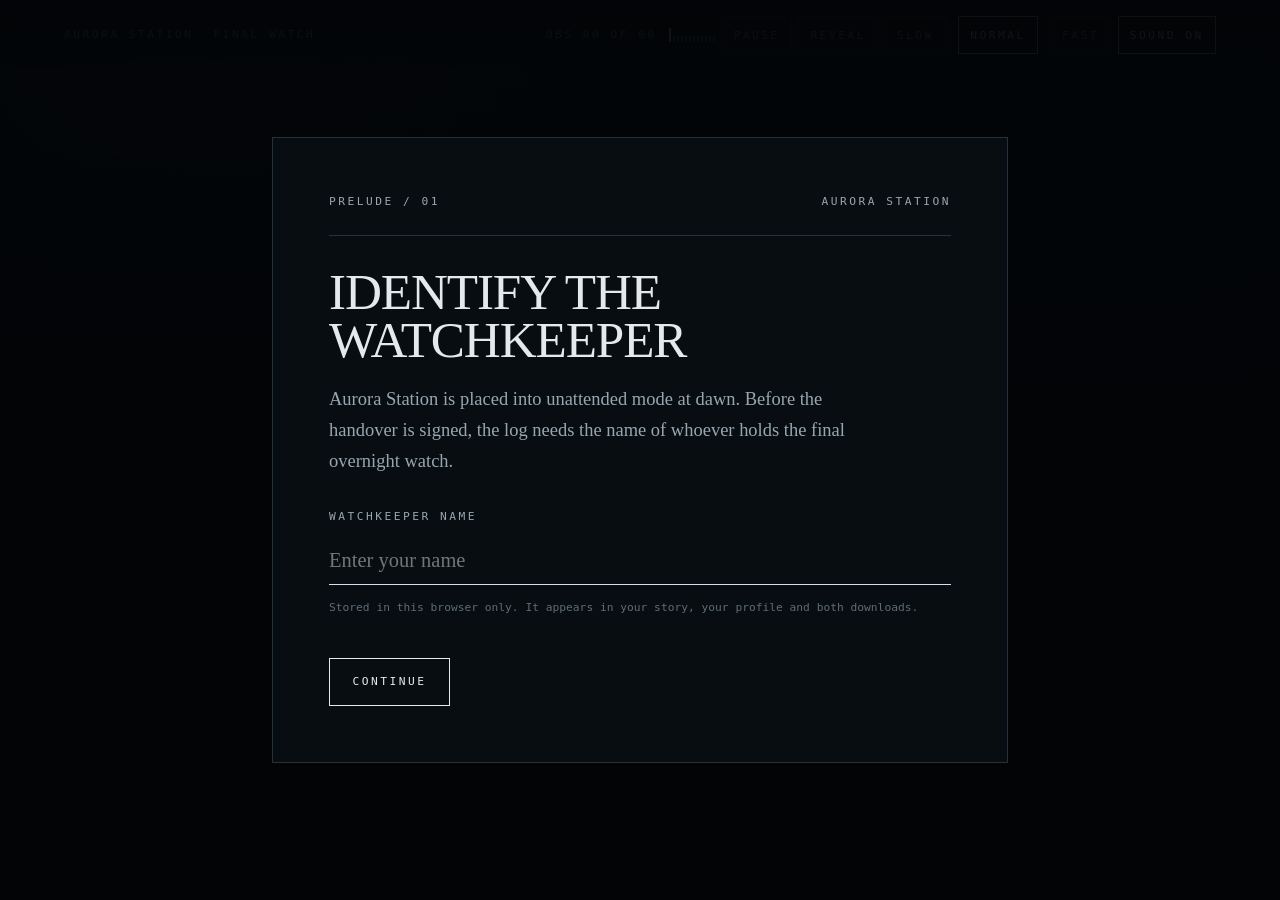
==== commit bdad4a75: "Redesign as a polar psychological observatory The whole visual system is replaced. Aurora Station no" ====
--- a/index.html
+++ b/index.html
@@ -3,77 +3,69 @@
   <head>
     <meta charset="utf-8" />
     <meta name="viewport" content="width=device-width, initial-scale=1" />
-    <meta name="description" content="Aurora Station — an interactive story with a BFI-2-aligned narrative self-reflection." />
+    <meta
+      name="description"
+      content="Aurora Station — a psychological hard-science-fiction night watch and behavioural self-reflection."
+    />
     <meta name="color-scheme" content="dark" />
-    <meta name="theme-color" content="#06131d" />
+    <meta name="theme-color" content="#05080b" />
     <title>Aurora Station — The Final Watch</title>
     <link rel="stylesheet" href="./styles.css" />
     <script defer src="./content/Aurora_Station_Content.js"></script>
     <script defer src="./core.js"></script>
+    <script defer src="./artwork.js"></script>
     <script defer src="./pdf-export.js"></script>
     <script defer src="./audio.js"></script>
     <script defer src="./app.js"></script>
   </head>
   <body>
-    <div class="sky" aria-hidden="true">
-      <div class="sky-base"></div>
-      <div class="sky-haze"></div>
-      <div class="sky-ribbon"></div>
-      <div class="sky-veil"></div>
+    <div class="environment" aria-hidden="true">
+      <div class="env-field"></div>
+      <div class="env-drift"></div>
+      <div class="env-aurora" id="env-aurora"></div>
     </div>
-    <a class="skip-link" href="#story">Skip to the story</a>
-    <header class="reader-bar">
-      <div class="reader-bar-primary">
-        <a class="reader-brand" href="#story">Aurora Station</a>
-        <div
-          class="reader-progress"
-          role="progressbar"
-          aria-label="Reflections recorded"
-          aria-valuemin="0"
-          aria-valuemax="60"
-          aria-valuenow="0"
-        >
-          <span id="progress-fill"></span>
+
+    <a class="skip-link" href="#watch">Skip to the watch</a>
+
+    <header class="masthead">
+      <div class="masthead-identity">
+        <p class="mark" id="station-mark">AURORA STATION</p>
+        <p class="mark" id="act-mark">FINAL WATCH</p>
+      </div>
+      <div class="masthead-controls">
+        <div class="sequence" id="sequence" role="img" aria-label="Observation sequence not started">
+          <span class="mark" id="sequence-label">OBS 00 / 60</span>
+          <span class="sequence-ticks" id="sequence-ticks" aria-hidden="true"></span>
         </div>
-        <span id="progress-label" class="progress-label">The final watch</span>
-      </div>
-      <div class="reader-bar-tools">
-        <div id="playback-controls" class="playback-controls" role="group" aria-label="Text playback">
-          <button id="playback-toggle" class="tool-button" type="button" aria-pressed="false">
-            <span class="tool-label">Pause</span>
-          </button>
-          <button id="playback-show-now" class="tool-button" type="button">
-            <span class="tool-label">Show now</span>
-          </button>
-          <div id="speed-control" class="speed-control" role="radiogroup" aria-label="Text speed">
-            <button class="speed-choice" type="button" role="radio" data-speed="slow" aria-checked="false">Slow</button>
-            <button class="speed-choice" type="button" role="radio" data-speed="normal" aria-checked="true">Normal</button>
-            <button class="speed-choice" type="button" role="radio" data-speed="fast" aria-checked="false">Fast</button>
-          </div>
+        <button class="control" id="pace-toggle" type="button" aria-pressed="false">Pause</button>
+        <button class="control" id="pace-now" type="button">Reveal</button>
+        <div class="sequence" role="radiogroup" aria-label="Reading pace" id="pace-control">
+          <button class="control" type="button" role="radio" data-pace="slow" aria-checked="false">Slow</button>
+          <button class="control" type="button" role="radio" data-pace="normal" aria-checked="true">Normal</button>
+          <button class="control" type="button" role="radio" data-pace="fast" aria-checked="false">Fast</button>
         </div>
         <button
+          class="control"
           id="sound-toggle"
-          class="tool-button sound-toggle"
           type="button"
           aria-pressed="true"
-          aria-label="Mute background soundtrack"
-          title="The soundtrack begins after your first interaction."
+          aria-label="Mute station sound"
         >
-          <span class="sound-meter" aria-hidden="true"><span></span><span></span><span></span></span>
-          <span class="tool-label sound-label">Sound on</span>
+          <span class="sound-label">Sound</span>
         </button>
       </div>
     </header>
-    <main id="story" class="story" tabindex="-1">
-      <p class="loading-copy">Receiving the final watch…</p>
+
+    <main class="watch" id="watch" tabindex="-1">
+      <p class="loading-note">Receiving the final watch…</p>
     </main>
-    <button id="new-passage" class="new-passage-button" type="button" hidden>
-      New passage below <span aria-hidden="true">↓</span>
-    </button>
-    <div id="screen-reader-status" class="sr-only" role="status" aria-live="polite"></div>
+
+    <button class="control" id="new-passage" type="button" hidden>New passage below</button>
+    <div class="sr-only" id="announcer" role="status" aria-live="polite"></div>
+
     <noscript>
-      <p class="noscript-message">
-        Aurora Station needs JavaScript enabled to remember your responses and build the story.
+      <p class="loading-note">
+        Aurora Station needs JavaScript enabled to record the watch and build the story.
       </p>
     </noscript>
   </body>
--- a/styles.css
+++ b/styles.css
@@ -1,77 +1,74 @@
 /*
- * Aurora Station.
+ * Aurora Station — Polar Psychological Observatory
  *
- * Two families, no more. A serif carries the narrative, the Act titles and the
- * reflective result copy; a sans carries every control, label, score and chart.
- * Technical metadata is the sans in uppercase with tracking and tabular
- * numerals, not a third font.
+ * An authored publication rather than an interface. Two families: an editorial
+ * display serif carries the narrative and the report; a technical mono carries
+ * everything the station itself would have printed — labels, readings, times,
+ * responses.
  *
- * The mood is a quiet polar station: dark, restrained, cinematic. The aurora is
- * a narrative event that happens once, not a background that never stops.
+ * The night is a near-black polar spectrum with mineral white and one restrained
+ * signal light. Colour is behavioural: it appears when a response registers,
+ * when a section activates, when the aurora enters the story, and when the
+ * report ties an observation to a current. Dawn replaces the whole environment
+ * with warm paper and mineral ink.
  */
 
 :root {
   /* ---- families ---- */
-  --font-serif: Georgia, "Iowan Old Style", "Times New Roman", serif;
-  --font-sans: system-ui, -apple-system, "Segoe UI", Roboto, Helvetica, Arial, sans-serif;
-
-  /* ---- type scale ---- */
-  --text-hero: clamp(2.5rem, 6vw, 5rem);
-  --text-act: clamp(2rem, 4vw, 3.5rem);
-  --text-section: clamp(1.5rem, 3vw, 2.25rem);
-  --text-subsection: clamp(1.15rem, 1.6vw, 1.4rem);
-  --text-body: clamp(1.0625rem, 1rem + 0.25vw, 1.1875rem);
-  --text-ui: clamp(0.875rem, 0.84rem + 0.16vw, 1rem);
-  --text-meta: clamp(0.6875rem, 0.66rem + 0.12vw, 0.8125rem);
-
-  --leading-narrative: 1.7;
-  --leading-tight: 1.2;
-  --leading-ui: 1.45;
-  --tracking-meta: 0.14em;
-
-  /* ---- night (story) ---- */
-  --night: #06121c;
-  --night-raised: #0b1c28;
-  --night-panel: #0e2230;
-  --night-line: #23414f;
-  --night-line-soft: #16303c;
-  --ink: #e8f0f2;
-  --ink-strong: #f6f9f7;
-  --ink-muted: #a6bac2;
-  --signal: #7fe3f0;
-  --signal-strong: #aef1f8;
-  --signal-soft: rgba(127, 227, 240, 0.12);
-
-  /* ---- dawn (results) ---- */
-  --dawn: #f2f1ea;
-  --dawn-raised: #fbfaf6;
-  --dawn-ink: #14282f;
-  --dawn-muted: #4c5e65;
-  --dawn-line: #ccd3d0;
-  --dawn-track: #e4e7e1;
-
-  /* ---- Aurora Roles ---- */
-  --role-thread: #3dcd58;
-  --role-horizon: #42b4e6;
-  --role-aegis: #9b51e0;
-  --role-hearth: #ef5b7a;
-  --role-forge: #ff8a3d;
+  --type-display: "Hoefler Text", "Iowan Old Style", "Palatino Linotype", Palatino,
+    Cambria, "Book Antiqua", serif;
+  --type-operational: ui-monospace, "SF Mono", "Cascadia Mono", "DejaVu Sans Mono",
+    Menlo, Consolas, monospace;
+
+  /* ---- scale ---- */
+  --step-plate: clamp(4rem, 16vw, 13rem);
+  --step-display: clamp(2.4rem, 6vw, 5.5rem);
+  --step-chapter: clamp(1.9rem, 4vw, 3.4rem);
+  --step-section: clamp(1.4rem, 2.6vw, 2.1rem);
+  --step-lead: clamp(1.2rem, 1.6vw, 1.6rem);
+  --step-body: clamp(1.02rem, 0.98rem + 0.22vw, 1.16rem);
+  --step-note: clamp(0.82rem, 0.8rem + 0.1vw, 0.92rem);
+  --step-mark: clamp(0.66rem, 0.64rem + 0.08vw, 0.76rem);
+
+  --lead-narrative: 1.66;
+  --lead-display: 0.94;
+  --track-mark: 0.22em;
+
+  /* ---- night ---- */
+  --void: #05080b;
+  --deep: #080d12;
+  --shelf: #0d151c;
+  --rime: #16212a;
+  --edge: #23323d;
+  --mineral: #e4eaec;
+  --mineral-dim: #97a7ae;
+  --mineral-faint: #5d6d76;
+  --signal: #cfe2e6;
+  --signal-live: #f2fbfd;
+
+  /* ---- dawn ---- */
+  --paper: #efe9dd;
+  --paper-raised: #f7f3ea;
+  --paper-line: #cdc4b3;
+  --ink: #191713;
+  --ink-dim: #55504a;
+  /* Faint, but still 5.2:1 on paper — station marks are small and must read. */
+  --ink-faint: #666055;
+
+  /* ---- behavioural traces ---- */
+  --trace-pathfinder: #42b4e6;
+  --trace-catalyst: #ef5b7a;
+  --trace-steward: #3dcd58;
+  --trace-architect: #ff8a3d;
+  --trace-sentinel: #9b51e0;
 
   /* ---- measure and rhythm ---- */
-  --measure: 780px;
-  --page-max: 1180px;
-  --space-1: 0.25rem;
-  --space-2: 0.5rem;
-  --space-3: 0.75rem;
-  --space-4: 1rem;
-  --space-5: 1.5rem;
-  --space-6: 2rem;
-  --space-7: 3rem;
-  --space-8: 4.5rem;
+  --measure: 34rem;
+  --measure-wide: 46rem;
+  --gutter: clamp(1.25rem, 5vw, 5rem);
+  --rule: 1px;
   --tap: 3rem;
-  --response-height: 3.375rem;
-  --radius: 0.4rem;
-  --transition-view: 260ms;
+  --pace: 620ms;
 }
 
 *,
@@ -82,68 +79,63 @@
 
 html {
   min-height: 100%;
-  background: var(--night);
+  background: var(--void);
 }
 
 body {
   min-height: 100vh;
   margin: 0;
   overflow-x: hidden;
-  background: var(--night);
-  color: var(--ink);
-  font-family: var(--font-serif);
-  font-size: var(--text-body);
-  line-height: var(--leading-narrative);
+  background: var(--void);
+  color: var(--mineral);
+  font-family: var(--type-display);
+  font-size: var(--step-body);
+  line-height: var(--lead-narrative);
   text-rendering: optimizeLegibility;
   -webkit-font-smoothing: antialiased;
-}
-
-body.onboarding-open {
+  transition:
+    background-color 2400ms ease,
+    color 2400ms ease;
+}
+
+body.is-sealed {
   overflow: hidden;
 }
 
 h1,
 h2,
 h3,
-h4,
-h5 {
+h4 {
   margin: 0;
-  font-family: var(--font-sans);
-  font-weight: 600;
-  letter-spacing: -0.012em;
-  line-height: var(--leading-tight);
+  font-family: var(--type-display);
+  font-weight: 400;
+  letter-spacing: -0.022em;
+  line-height: var(--lead-display);
 }
 
 p {
   margin: 0;
 }
 
-/* Technical metadata: the sans, uppercase, tracked, tabular. Not a third font. */
-.meta {
+/* Station-printed text: labels, readings, times, responses. */
+.mark {
   margin: 0;
-  color: var(--ink-muted);
-  font-family: var(--font-sans);
-  font-size: var(--text-meta);
+  color: var(--mineral-dim);
+  font-family: var(--type-operational);
+  font-size: var(--step-mark);
   font-variant-numeric: tabular-nums;
-  font-weight: 500;
-  letter-spacing: var(--tracking-meta);
-  line-height: var(--leading-ui);
+  letter-spacing: var(--track-mark);
+  line-height: 1.5;
   text-transform: uppercase;
 }
 
-.numeric {
-  font-family: var(--font-sans);
-  font-variant-numeric: tabular-nums;
-}
-
-/* ------------------------------------------------------------- the aurora */
-
-/*
- * A narrative event. `off` is the default and the resting state: the sky keeps
- * only its haze and the station's own light. The ribbon exists solely during
- * the Act where the storm breaks, and it is gone before the rescue arrives.
- */
-.sky {
+.mark-live {
+  color: var(--signal-live);
+}
+
+/* ---------------------------------------------------------- environment */
+
+.environment {
   position: fixed;
   z-index: 0;
   inset: 0;
@@ -151,154 +143,262 @@
   pointer-events: none;
 }
 
-.sky-base {
+.env-field {
   position: absolute;
-  inset: 0;
+  inset: -8%;
   background:
-    radial-gradient(
-      120% 80% at 50% 0%,
-      rgba(24, 52, 68, 0.55) 0%,
-      rgba(8, 22, 32, 0.35) 42%,
-      transparent 72%
-    ),
-    linear-gradient(180deg, #071726 0%, #06121c 46%, #040d15 100%);
-}
-
-/* Slow atmospheric haze. Present always, never bright, never distracting. */
-.sky-haze {
+    radial-gradient(90% 60% at 50% -10%, rgba(32, 52, 66, 0.5), transparent 70%),
+    linear-gradient(180deg, #071019 0%, var(--void) 58%, #04070a 100%);
+}
+
+/* Slow atmospheric drift. Never fast, never bright. */
+.env-drift {
   position: absolute;
-  inset: -10%;
+  inset: -20%;
   background:
-    radial-gradient(60% 40% at 22% 18%, rgba(90, 130, 155, 0.16), transparent 70%),
-    radial-gradient(50% 34% at 78% 26%, rgba(70, 108, 132, 0.13), transparent 72%);
-  filter: blur(28px);
-  opacity: 0.7;
-  animation: haze-drift 90s ease-in-out infinite alternate;
-}
-
-.sky-ribbon {
+    radial-gradient(38% 26% at 24% 22%, rgba(96, 132, 152, 0.14), transparent 72%),
+    radial-gradient(32% 22% at 76% 30%, rgba(74, 106, 126, 0.11), transparent 74%);
+  filter: blur(40px);
+  animation: env-drift 140s ease-in-out infinite alternate;
+}
+
+@keyframes env-drift {
+  from {
+    transform: translate3d(-2.5%, 0, 0) scale(1.02);
+  }
+  to {
+    transform: translate3d(2.5%, 1.6%, 0) scale(1.06);
+  }
+}
+
+/*
+ * The aurora. Hidden through onboarding and the early watch, it emerges at the
+ * event and deepens as the night goes on. Intensity is set from the story, not
+ * from scroll position.
+ */
+.env-aurora {
   position: absolute;
-  top: -12vh;
-  right: -22vw;
-  left: -22vw;
-  height: min(66vh, 54rem);
+  right: -10%;
+  bottom: 34%;
+  left: -10%;
+  height: 62vh;
   opacity: 0;
   visibility: hidden;
   transition:
-    opacity 2600ms ease,
-    visibility 0s linear 2600ms;
-}
-
-.sky-ribbon::before,
-.sky-ribbon::after {
-  position: absolute;
-  inset: 0;
-  content: "";
-  -webkit-mask-image: linear-gradient(
-    to bottom,
-    #000 0%,
-    #000 58%,
-    rgba(0, 0, 0, 0.7) 80%,
-    transparent 100%
-  );
-  mask-image: linear-gradient(
-    to bottom,
-    #000 0%,
-    #000 58%,
-    rgba(0, 0, 0, 0.7) 80%,
-    transparent 100%
-  );
-}
-
-.sky-ribbon::before {
-  background: conic-gradient(
-    from 202deg at 50% 124%,
-    transparent 0deg,
-    rgba(88, 229, 239, 0.6) 34deg,
-    rgba(49, 203, 183, 0.58) 62deg,
-    rgba(102, 216, 138, 0.52) 92deg,
-    rgba(70, 142, 232, 0.5) 128deg,
-    rgba(139, 114, 232, 0.5) 158deg,
-    transparent 200deg
-  );
-  filter: blur(24px) saturate(1.2);
-  transform-origin: 50% 30%;
-  animation: ribbon-drift 42s ease-in-out infinite alternate;
-}
-
-.sky-ribbon::after {
-  background: conic-gradient(
-    from 188deg at 56% 118%,
-    transparent 4deg,
-    rgba(49, 203, 183, 0.32) 42deg,
-    rgba(102, 216, 138, 0.36) 76deg,
-    rgba(70, 142, 232, 0.34) 112deg,
-    rgba(139, 114, 232, 0.34) 148deg,
-    transparent 196deg
-  );
-  filter: blur(36px) saturate(1.1);
-  mix-blend-mode: screen;
-  transform-origin: 50% 30%;
-  animation: ribbon-cross 54s ease-in-out infinite alternate;
-}
-
-/* The one Act where the sky opens. */
-body[data-aurora="burst"] .sky-ribbon {
-  opacity: 1;
-  visibility: visible;
-  transition-delay: 0s;
-}
-
-body[data-aurora="fading"] .sky-ribbon {
-  opacity: 0.28;
+    opacity 4200ms ease,
+    visibility 0s linear 4200ms;
+}
+
+body[data-aurora="present"] .env-aurora {
+  opacity: calc(0.22 + var(--aurora-intensity, 0) * 0.72);
   visibility: visible;
   transition:
-    opacity 5200ms ease,
+    opacity 4200ms ease,
     visibility 0s linear 0s;
 }
 
-/* Keeps the ribbon from ever competing with the text over it. */
-.sky-veil {
-  position: absolute;
+.art-aurora {
+  width: 100%;
+  height: 100%;
+}
+
+.art-aurora-band {
+  fill: rgba(78, 178, 196, 0.16);
+  mix-blend-mode: screen;
+  animation: aurora-breathe 46s ease-in-out infinite alternate;
+}
+
+.art-aurora-band[data-band="1"] {
+  fill: rgba(94, 196, 158, 0.14);
+  animation-duration: 58s;
+}
+
+.art-aurora-band[data-band="2"] {
+  fill: rgba(120, 138, 208, 0.12);
+  animation-duration: 66s;
+}
+
+.art-aurora-band[data-band="3"] {
+  fill: rgba(160, 122, 196, 0.1);
+  animation-duration: 74s;
+}
+
+.art-aurora-edge {
+  fill: none;
+  stroke: rgba(196, 240, 244, 0.42);
+  stroke-width: 1;
+  mix-blend-mode: screen;
+}
+
+@keyframes aurora-breathe {
+  from {
+    transform: translate3d(-3%, 2%, 0) scaleY(0.96);
+  }
+  to {
+    transform: translate3d(3%, -2%, 0) scaleY(1.08);
+  }
+}
+
+/* Halftone and grain, so nothing reads as flat digital colour. */
+.art-grain {
+  position: fixed;
+  z-index: 3;
   inset: 0;
-  background: linear-gradient(
-    180deg,
-    rgba(4, 13, 21, 0.1) 0%,
-    rgba(4, 13, 21, 0.42) 34%,
-    rgba(4, 13, 21, 0.86) 56%,
-    #04101a 74%,
-    #04101a 100%
-  );
-}
-
-@keyframes haze-drift {
-  from {
-    transform: translate3d(-2%, 0, 0);
-  }
-  to {
-    transform: translate3d(2%, 1.5%, 0);
-  }
-}
-
-@keyframes ribbon-drift {
-  0% {
-    transform: translate3d(-7%, -3%, 0) rotate(-4deg) scale(1.08, 1.02);
-  }
-  100% {
-    transform: translate3d(7%, -1%, 0) rotate(2deg) scale(1.12, 1.05);
-  }
-}
-
-@keyframes ribbon-cross {
-  0% {
-    transform: translate3d(6%, 2%, 0) rotate(3deg) scale(1.08, 1.03);
-  }
-  100% {
-    transform: translate3d(-6%, -2%, 0) rotate(-2.4deg) scale(1.14, 1.06);
-  }
-}
-
-/* ------------------------------------------------------------- utilities */
+  opacity: 0.5;
+  pointer-events: none;
+  background-image:
+    radial-gradient(rgba(255, 255, 255, 0.05) 0.5px, transparent 0.5px),
+    radial-gradient(rgba(0, 0, 0, 0.16) 0.5px, transparent 0.5px);
+  background-position: 0 0, 2px 2px;
+  background-size: 3px 3px, 3px 3px;
+}
+
+/* -------------------------------------------------------------- drawings */
+
+.art-plate {
+  display: block;
+  width: 100%;
+  height: 100%;
+}
+
+.art-ground {
+  fill: #04080b;
+}
+
+.art-ridge {
+  fill: #070d12;
+}
+
+.art-contour {
+  fill: none;
+  stroke: rgba(146, 178, 192, 0.16);
+  stroke-width: 0.7;
+}
+
+.art-plate[data-phase="pressure"] .art-contour {
+  stroke: rgba(160, 186, 198, 0.22);
+}
+
+.art-trace {
+  fill: none;
+  stroke: rgba(190, 216, 224, 0.5);
+  stroke-width: 1;
+  vector-effect: non-scaling-stroke;
+}
+
+.art-tick {
+  stroke: rgba(146, 178, 192, 0.3);
+  stroke-width: 1;
+  vector-effect: non-scaling-stroke;
+}
+
+.art-tick-major {
+  stroke: rgba(196, 222, 230, 0.55);
+}
+
+.art-frame,
+.art-mullion {
+  fill: none;
+  stroke: rgba(120, 150, 164, 0.3);
+  stroke-width: 1;
+  vector-effect: non-scaling-stroke;
+}
+
+/* --------------------------------------------------------------- masthead */
+
+.masthead {
+  position: fixed;
+  z-index: 20;
+  top: 0;
+  right: 0;
+  left: 0;
+  display: flex;
+  flex-wrap: wrap;
+  gap: 0.5rem var(--gutter);
+  align-items: baseline;
+  justify-content: space-between;
+  padding: 1rem var(--gutter);
+  background: linear-gradient(180deg, rgba(5, 8, 11, 0.94) 0%, rgba(5, 8, 11, 0) 100%);
+}
+
+.masthead-identity {
+  display: flex;
+  gap: 1.25rem;
+  align-items: baseline;
+}
+
+.masthead-controls {
+  display: flex;
+  flex-wrap: wrap;
+  gap: 0.4rem;
+  align-items: center;
+}
+
+/* Progress reads as an observation sequence, not a percentage. */
+.sequence {
+  display: flex;
+  gap: 0.75rem;
+  align-items: center;
+}
+
+.sequence-ticks {
+  display: flex;
+  gap: 2px;
+  align-items: flex-end;
+  height: 0.85rem;
+}
+
+/* Scaled rather than resized, so a recorded observation costs no layout. */
+.sequence-tick {
+  width: 2px;
+  height: 100%;
+  transform: scaleY(0.4);
+  transform-origin: bottom;
+  background: var(--mineral-faint);
+  transition: transform 300ms ease, background-color 300ms ease;
+}
+
+.sequence-tick[data-state="recorded"] {
+  transform: scaleY(1);
+  background: var(--signal);
+}
+
+.sequence-tick[data-state="active"] {
+  transform: scaleY(1);
+  background: var(--signal-live);
+}
+
+.control {
+  min-height: 2.4rem;
+  padding: 0.4rem 0.7rem;
+  border: var(--rule) solid var(--edge);
+  background: transparent;
+  color: var(--mineral-dim);
+  font-family: var(--type-operational);
+  font-size: var(--step-mark);
+  letter-spacing: var(--track-mark);
+  text-transform: uppercase;
+  cursor: pointer;
+  transition: border-color 240ms ease, color 240ms ease;
+}
+
+.control:hover:not(:disabled),
+.control:focus-visible {
+  border-color: var(--signal);
+  color: var(--signal-live);
+}
+
+.control:disabled {
+  cursor: default;
+  opacity: 0.35;
+}
+
+.control[aria-pressed="true"] {
+  border-color: var(--signal);
+  color: var(--signal-live);
+}
+
+/* --------------------------------------------------------------- utility */
 
 .sr-only {
   position: absolute;
@@ -313,18 +413,17 @@
 .skip-link {
   position: absolute;
   z-index: 40;
-  top: var(--space-2);
-  left: var(--space-2);
+  top: 0.5rem;
+  left: 0.5rem;
   display: inline-flex;
   align-items: center;
   min-height: var(--tap);
   padding: 0.65rem 1rem;
-  transform: translateY(-180%);
-  border-radius: var(--radius);
-  background: var(--signal);
-  color: #04121a;
-  font-family: var(--font-sans);
-  font-size: var(--text-ui);
+  transform: translateY(-200%);
+  background: var(--signal-live);
+  color: var(--void);
+  font-family: var(--type-operational);
+  font-size: var(--step-note);
   text-decoration: none;
 }
 
@@ -333,1544 +432,1071 @@
 }
 
 :where(a, button, input, [tabindex]):focus-visible {
-  outline: 3px solid var(--signal-strong);
+  outline: 2px solid var(--signal-live);
   outline-offset: 3px;
 }
 
-.loading-copy {
-  padding: var(--space-8) var(--space-4);
-  color: var(--ink-muted);
-  font-style: italic;
+.loading-note {
+  padding: 40vh var(--gutter);
+  color: var(--mineral-faint);
+  font-family: var(--type-operational);
+  font-size: var(--step-mark);
+  letter-spacing: var(--track-mark);
   text-align: center;
-}
-
-.noscript-message {
-  max-width: var(--measure);
-  margin: var(--space-8) auto;
-  padding: 0 var(--space-4);
-  text-align: center;
-}
-
-/* ------------------------------------------------------------ reader bar */
-
-.reader-bar {
-  position: sticky;
-  z-index: 20;
-  top: 0;
-  display: flex;
-  flex-wrap: wrap;
-  gap: var(--space-2) var(--space-5);
-  align-items: center;
-  justify-content: space-between;
-  width: 100%;
-  max-width: var(--page-max);
-  margin: 0 auto;
-  padding: var(--space-3) clamp(1rem, 3vw, 2.5rem);
-  border-bottom: 1px solid var(--night-line-soft);
-  background: rgba(5, 16, 24, 0.92);
-  backdrop-filter: blur(10px);
-}
-
-.reader-bar-primary {
-  display: flex;
-  flex: 1 1 16rem;
-  gap: var(--space-3);
-  align-items: center;
-  min-width: 0;
-}
-
-.reader-bar-tools {
-  display: flex;
-  flex-wrap: wrap;
-  gap: var(--space-1);
-  align-items: center;
-}
-
-.reader-brand {
-  display: inline-flex;
-  align-items: center;
-  min-height: 2.75rem;
-  color: var(--ink-strong);
-  font-family: var(--font-sans);
-  font-size: var(--text-meta);
-  font-weight: 600;
-  letter-spacing: 0.18em;
-  text-decoration: none;
   text-transform: uppercase;
-  white-space: nowrap;
-}
-
-.reader-progress {
-  position: relative;
-  overflow: hidden;
-  flex: 1 1 4rem;
-  min-width: 3rem;
-  height: 3px;
-  border-radius: 999px;
-  background: rgba(127, 227, 240, 0.16);
-}
-
-.reader-progress span {
-  position: absolute;
-  inset: 0;
-  transform: scaleX(0);
-  transform-origin: left center;
-  background: var(--signal);
-  transition: transform 420ms ease;
-}
-
-.progress-label {
-  color: var(--ink-muted);
-  font-family: var(--font-sans);
-  font-size: var(--text-meta);
-  font-variant-numeric: tabular-nums;
-  letter-spacing: 0.1em;
-  text-transform: uppercase;
-  white-space: nowrap;
-}
-
-.playback-controls {
-  display: flex;
-  flex-wrap: wrap;
-  gap: var(--space-1);
-  align-items: center;
-}
-
-.tool-button,
-.speed-choice {
-  display: inline-flex;
-  gap: var(--space-2);
-  align-items: center;
-  justify-content: center;
-  min-height: 2.5rem;
-  padding: 0.35rem 0.75rem;
-  border: 1px solid var(--night-line);
-  border-radius: var(--radius);
-  background: rgba(14, 34, 48, 0.7);
-  color: var(--ink);
-  font-family: var(--font-sans);
-  font-size: var(--text-ui);
-  cursor: pointer;
-  transition:
-    border-color 180ms ease,
-    background-color 180ms ease,
-    color 180ms ease;
-}
-
-.tool-button:hover:not(:disabled),
-.speed-choice:hover {
-  border-color: var(--signal);
-  background: var(--signal-soft);
-}
-
-.tool-button:disabled {
-  cursor: default;
-  opacity: 0.45;
-}
-
-.speed-control {
-  display: inline-flex;
-  gap: 0.2rem;
-  padding: 0.15rem;
-  border: 1px solid var(--night-line);
-  border-radius: var(--radius);
-}
-
-.speed-control .speed-choice {
-  min-height: 2.2rem;
-  padding: 0.25rem 0.6rem;
-  border: 1px solid transparent;
-  background: transparent;
-}
-
-.speed-choice.is-selected {
-  border-color: var(--signal);
-  background: var(--signal-soft);
-  color: var(--signal-strong);
-}
-
-.sound-meter {
-  display: inline-flex;
-  gap: 2px;
-  align-items: flex-end;
-  height: 0.8rem;
-}
-
-.sound-meter span {
-  width: 2px;
-  height: 40%;
-  border-radius: 1px;
-  background: var(--signal);
-}
-
-.sound-meter span:nth-child(2) {
-  height: 100%;
-}
-
-.sound-meter span:nth-child(3) {
-  height: 65%;
-}
-
-.sound-toggle[aria-pressed="false"] .sound-meter span {
-  height: 30%;
-  background: var(--ink-muted);
-}
-
-.sound-toggle[data-playing="true"] .sound-meter span {
-  animation: sound-pulse 1.4s ease-in-out infinite alternate;
-}
-
-.sound-toggle[data-playing="true"] .sound-meter span:nth-child(2) {
-  animation-delay: 220ms;
-}
-
-.sound-toggle[data-playing="true"] .sound-meter span:nth-child(3) {
-  animation-delay: 440ms;
-}
-
-@keyframes sound-pulse {
-  from {
-    height: 30%;
-  }
-  to {
-    height: 100%;
-  }
-}
-
-/* ---------------------------------------------------------------- story */
-
-.story {
+}
+
+/* ----------------------------------------------------------------- story */
+
+.watch {
   position: relative;
   z-index: 1;
+  padding: 0 0 14rem;
+}
+
+.watch:focus {
+  outline: none;
+}
+
+/* The prologue holds the whole viewport before anything else happens. */
+.prologue {
+  display: grid;
+  align-content: center;
+  min-height: 100svh;
+  padding: 8rem var(--gutter) 6rem;
+}
+
+.prologue-mark {
+  margin-bottom: 2rem;
+}
+
+.prologue-title {
+  max-width: 12ch;
+  font-size: var(--step-display);
+  letter-spacing: -0.03em;
+}
+
+.prologue-sub {
+  max-width: 26ch;
+  margin-top: 1.5rem;
+  color: var(--mineral-dim);
+  font-size: var(--step-lead);
+  font-style: italic;
+}
+
+/*
+ * Act openings are full-bleed plates: an oversized number, the timestamp, and
+ * the drawing behind them. This is the largest scale change in the piece.
+ */
+.act-plate {
+  position: relative;
+  display: grid;
+  align-content: end;
+  min-height: 92svh;
+  margin: 10rem 0 4rem;
+  padding: 0 var(--gutter) 4rem;
+  isolation: isolate;
+}
+
+.act-plate-figure {
+  position: absolute;
+  z-index: -1;
+  inset: 0;
+  overflow: hidden;
+  opacity: 0.66;
+  mask-image: linear-gradient(180deg, transparent 0%, #000 22%, #000 64%, transparent 100%);
+}
+
+.act-plate-index {
+  color: var(--mineral);
+  font-size: var(--step-plate);
+  font-variant-numeric: lining-nums;
+  letter-spacing: -0.06em;
+  line-height: 0.8;
+  opacity: 0.16;
+}
+
+.act-plate-meta {
+  display: flex;
+  flex-wrap: wrap;
+  gap: 0.5rem 1.5rem;
+  margin: 1.5rem 0 0.75rem;
+}
+
+.act-plate-title {
+  max-width: 16ch;
+  font-size: var(--step-chapter);
+}
+
+/* Narrative sits in a reading column, offset rather than centred. */
+.passage {
   max-width: var(--measure);
-  margin: 0 auto;
-  padding: clamp(2rem, 6vw, 4.5rem) clamp(1rem, 4vw, 2.5rem) 9rem;
-}
-
-.story:focus {
-  outline: none;
-}
-
-.prologue-heading {
-  margin: 0 0 var(--space-7);
-  text-align: center;
-}
-
-.story-title {
-  margin: var(--space-3) 0 var(--space-2);
-  color: var(--ink-strong);
-  font-family: var(--font-serif);
-  font-size: var(--text-hero);
-  font-weight: 400;
-  letter-spacing: -0.02em;
-}
-
-.prologue-subtitle {
-  color: var(--ink-muted);
-  font-family: var(--font-serif);
-  font-size: var(--text-subsection);
-  font-style: italic;
-}
-
-.act-heading {
-  margin: var(--space-8) 0 var(--space-5);
-  padding-top: var(--space-5);
-  border-top: 1px solid var(--night-line-soft);
-}
-
-.act-title {
-  margin: var(--space-2) 0 0;
-  color: var(--ink-strong);
-  font-family: var(--font-serif);
-  font-size: var(--text-act);
-  font-weight: 400;
-  letter-spacing: -0.018em;
-}
-
-.interlude-heading {
-  margin: var(--space-7) 0 var(--space-5);
-}
-
-.interlude-title {
-  margin: var(--space-2) 0 0;
-  color: var(--ink-strong);
-  font-family: var(--font-serif);
-  font-size: var(--text-section);
-  font-weight: 400;
-}
-
-/* ------------------------------------------------------------- passages */
-
-.passage {
-  margin: 0 0 1.4em;
-  line-height: var(--leading-narrative);
-  animation: passage-in 620ms ease both;
+  margin: 0 0 1.5em;
+  margin-left: var(--gutter);
+  animation: passage-arrive var(--pace) ease both;
+}
+
+.passage-context {
+  color: var(--mineral-dim);
 }
 
 .passage-closing,
 .passage-ending {
-  color: var(--ink-muted);
+  max-width: var(--measure-wide);
+  font-size: var(--step-lead);
   font-style: italic;
 }
 
+/* A recorded response reads back with a signal rule beside it. */
 .passage-selected {
   position: relative;
-  padding: 0.15rem 0 0.15rem 1.15rem;
-  border-left: 2px solid var(--signal);
-  color: var(--ink-strong);
-}
-
-@keyframes passage-in {
+  padding-left: 1.5rem;
+  color: var(--signal-live);
+}
+
+.passage-selected::before {
+  position: absolute;
+  top: 0.55em;
+  bottom: 0.55em;
+  left: 0;
+  width: 1px;
+  background: var(--trace, var(--signal));
+  content: "";
+}
+
+@keyframes passage-arrive {
   from {
-    transform: translateY(0.5rem);
+    transform: translateY(0.6rem);
     opacity: 0;
+    clip-path: inset(0 0 100% 0);
   }
   to {
     transform: none;
     opacity: 1;
-  }
-}
-
-/* ----------------------------------------------------- reflection panel */
-
-.reflection-panel {
-  margin: var(--space-6) 0 var(--space-7);
-  padding: clamp(1.25rem, 4vw, 2rem);
-  border: 1px solid var(--night-line);
-  border-radius: 0.6rem;
-  background: rgba(11, 28, 40, 0.88);
-}
-
-.reflection-panel:focus {
+    clip-path: inset(0 0 0 0);
+  }
+}
+
+/* As the watch degrades the column tightens and the margin closes in. */
+.watch[data-phase="pressure"] .passage {
+  max-width: 30rem;
+  margin-left: calc(var(--gutter) * 1.6);
+}
+
+.watch[data-phase="recovery"] .passage {
+  max-width: var(--measure-wide);
+}
+
+.interlude {
+  margin: 8rem 0 3rem;
+  padding: 0 var(--gutter);
+}
+
+.interlude-title {
+  max-width: 18ch;
+  margin-top: 1rem;
+  font-size: var(--step-chapter);
+}
+
+/* ------------------------------------------------------ observation panel */
+
+/*
+ * The response surface. It is deliberately the most legible thing on screen:
+ * the composition around it changes across acts, the interaction never does.
+ */
+.observation {
+  position: relative;
+  max-width: var(--measure-wide);
+  margin: 4rem 0 5rem var(--gutter);
+  padding: 2rem 0 0;
+  border-top: var(--rule) solid var(--edge);
+}
+
+.observation:focus {
   outline: none;
 }
 
-.reflection-kicker {
-  color: var(--signal);
-}
-
-.reflection-counter,
-.reflection-statement-number {
-  margin-top: var(--space-1);
-}
-
-.reflection-statement {
-  margin: var(--space-4) 0 var(--space-5);
-  color: var(--ink-strong);
-  font-family: var(--font-serif);
-  font-size: var(--text-subsection);
-  font-weight: 400;
-  line-height: 1.5;
+.observation-head {
+  display: flex;
+  flex-wrap: wrap;
+  gap: 0.5rem 1.5rem;
+  justify-content: space-between;
+  margin-bottom: 2rem;
+}
+
+.observation-statement {
+  max-width: 30ch;
+  margin-bottom: 2.25rem;
+  font-size: var(--step-section);
+  letter-spacing: -0.015em;
 }
 
 .scale-anchors {
   display: flex;
   justify-content: space-between;
-  gap: var(--space-4);
-  margin-bottom: var(--space-3);
-}
-
-.scale-anchors span {
-  color: var(--ink-muted);
-  font-family: var(--font-sans);
-  font-size: var(--text-meta);
-  letter-spacing: 0.08em;
-  text-transform: uppercase;
-}
-
-.scale-anchors span:last-child {
-  text-align: right;
+  gap: 1rem;
+  margin-bottom: 0.65rem;
 }
 
 /*
- * Five equal response buttons on one row. No track, rail or connector behind
- * them and no colour scale: the number is the only differentiator.
+ * Six equal cells. No connector, no colour ramp — every response looks
+ * identical until it is chosen, and then it carries the signal light.
  */
-.response-choices {
-  display: grid;
-  gap: 0.875rem;
-  grid-template-columns: repeat(5, minmax(0, 1fr));
-}
-
-.response-choice {
+.responses {
+  display: grid;
+  gap: 1px;
+  background: var(--edge);
+  border: var(--rule) solid var(--edge);
+  grid-template-columns: repeat(var(--response-count, 5), minmax(0, 1fr));
+}
+
+.response {
   display: flex;
   align-items: center;
   justify-content: center;
-  min-height: var(--response-height);
-  padding: 0.6rem 0.25rem;
-  border: 1px solid var(--night-line);
-  border-radius: var(--radius);
-  background: rgba(6, 18, 28, 0.85);
-  color: var(--ink);
-  font-family: var(--font-sans);
-  font-size: 1.0625rem;
+  min-height: 3.6rem;
+  border: 0;
+  background: var(--deep);
+  color: var(--mineral);
+  font-family: var(--type-operational);
+  font-size: 1rem;
   font-variant-numeric: tabular-nums;
   cursor: pointer;
-  transition:
-    border-color 160ms ease,
-    background-color 160ms ease,
-    color 160ms ease,
-    transform 160ms ease;
-}
-
-.response-choice:hover:not(:disabled) {
-  border-color: var(--signal);
-  background: var(--signal-soft);
-  transform: translateY(-1px);
-}
-
-.response-choice.is-selected {
-  border-color: var(--signal-strong);
-  background: var(--signal);
-  color: #04121a;
-  font-weight: 700;
-}
-
-.response-choice:disabled {
+  transition: background-color 200ms ease, color 200ms ease;
+}
+
+.response:hover:not(:disabled) {
+  background: var(--shelf);
+  color: var(--signal-live);
+}
+
+.response[aria-pressed="true"] {
+  background: var(--signal-live);
+  color: var(--void);
+}
+
+.response:disabled {
   cursor: default;
+  color: var(--mineral-faint);
+}
+
+.observation-readout {
+  min-height: 1.5rem;
+  margin-top: 0.85rem;
+}
+
+.observation-foot {
+  display: flex;
+  flex-wrap: wrap;
+  gap: 0.75rem 1.5rem;
+  align-items: center;
+  margin-top: 1.5rem;
+}
+
+.observation.is-closed {
   opacity: 0.4;
 }
 
-.response-signal-label {
-  margin-top: var(--space-4);
-}
-
-.response-readout {
-  margin: var(--space-1) 0 0;
-  min-height: 1.5rem;
-  color: var(--signal);
-  font-family: var(--font-sans);
-  font-size: var(--text-ui);
-}
-
-.reflection-footer {
-  display: flex;
-  gap: var(--space-3);
-  align-items: center;
-  margin-top: var(--space-4);
-}
-
-.back-button {
-  min-height: 2.5rem;
-  padding: 0.4rem 0.9rem;
-  border: 1px solid var(--night-line);
-  border-radius: var(--radius);
-  background: transparent;
-  color: var(--ink-muted);
-  font-family: var(--font-sans);
-  font-size: var(--text-ui);
-  cursor: pointer;
-}
-
-.back-button:hover {
-  border-color: var(--signal);
-  color: var(--ink);
-}
-
-.reflection-panel.is-locked {
-  border-style: dashed;
-  background: rgba(11, 28, 40, 0.4);
-  opacity: 0.6;
-}
-
-.reflection-panel.is-locked .reflection-counter {
-  margin-top: var(--space-2);
-}
-
-/* ------------------------------------------------------- passage prompt */
-
-.new-passage-button {
-  position: fixed;
-  z-index: 25;
-  bottom: var(--space-5);
-  left: 50%;
-  min-height: var(--tap);
-  padding: 0.6rem 1.15rem;
-  transform: translateX(-50%);
-  border: 1px solid var(--signal);
-  border-radius: 999px;
-  background: rgba(6, 18, 28, 0.94);
-  color: var(--signal-strong);
-  font-family: var(--font-sans);
-  font-size: var(--text-ui);
-  cursor: pointer;
-  box-shadow: 0 8px 24px rgba(0, 0, 0, 0.45);
-}
-
-.new-passage-button:hover {
-  background: var(--signal-soft);
-}
-
-/* ----------------------------------------------------- completion panel */
-
-.completion-panel {
-  margin: var(--space-8) 0 0;
-  padding: clamp(1.5rem, 5vw, 2.25rem);
-  border: 1px solid var(--night-line);
-  border-radius: 0.6rem;
-  background: rgba(11, 28, 40, 0.9);
-  text-align: center;
-}
-
-.completion-panel:focus {
-  outline: none;
-}
-
-.completion-heading {
-  margin: 0 0 var(--space-4);
-  color: var(--ink-strong);
-  font-family: var(--font-sans);
-  font-size: var(--text-subsection);
-  font-weight: 600;
-  letter-spacing: 0.14em;
-  text-transform: uppercase;
+.observation.is-closed .responses {
+  display: none;
+}
+
+/* ------------------------------------------------------------- completion */
+
+.completion {
+  max-width: var(--measure-wide);
+  margin: 10rem var(--gutter) 0;
+  padding-top: 3rem;
+  border-top: var(--rule) solid var(--edge);
+}
+
+.completion-title {
+  margin: 1.5rem 0;
+  font-size: var(--step-chapter);
 }
 
 .completion-line {
-  margin: 0 0 var(--space-2);
-  color: var(--ink-muted);
+  max-width: var(--measure);
+  color: var(--mineral-dim);
 }
 
 .completion-actions {
   display: flex;
   flex-wrap: wrap;
-  gap: var(--space-3);
-  justify-content: center;
-  margin-top: var(--space-5);
-}
-
-/* --------------------------------------------------------------- prelude */
-
-.station-entry {
-  width: min(38rem, calc(100vw - 2rem));
-  max-height: calc(100vh - 2rem);
-  padding: 0;
-  border: 1px solid var(--night-line);
-  border-radius: 0.7rem;
-  background: var(--night-panel);
-  color: var(--ink);
-}
-
-.station-entry::backdrop {
-  background: rgba(2, 8, 13, 0.9);
-}
-
-.station-entry-frame {
-  padding: clamp(1.4rem, 5vw, 2.4rem);
-}
-
-.entry-label {
-  color: var(--signal);
-}
-
-.entry-heading {
-  margin: var(--space-3) 0 var(--space-3);
-  color: var(--ink-strong);
-  font-family: var(--font-sans);
-  font-size: var(--text-subsection);
-  font-weight: 600;
-  letter-spacing: 0.1em;
-  text-transform: uppercase;
-}
-
-.entry-intro {
-  margin: 0 0 var(--space-5);
-  color: var(--ink-muted);
-}
-
-.entry-field-label {
-  display: block;
-  margin-bottom: var(--space-2);
-  color: var(--signal);
-}
-
-.entry-name-input {
-  width: 100%;
-  min-height: var(--tap);
-  padding: 0.7rem 0.85rem;
-  border: 1px solid var(--night-line);
-  border-radius: var(--radius);
-  background: rgba(6, 18, 28, 0.85);
-  color: var(--ink);
-  font-family: var(--font-serif);
-  font-size: var(--text-body);
-}
-
-.entry-field-note {
-  margin: var(--space-3) 0 0;
-  color: var(--ink-muted);
-  font-family: var(--font-sans);
-  font-size: var(--text-ui);
-}
-
-.entry-field-error {
-  margin: var(--space-2) 0 0;
-  color: #ffb4a8;
-  font-family: var(--font-sans);
-  font-size: var(--text-ui);
-}
-
-.calibration-statement {
-  margin: 0 0 var(--space-5);
-  color: var(--ink-strong);
-  font-size: var(--text-subsection);
-  line-height: 1.5;
-}
-
-.orientation-guidance {
-  margin: 0 0 var(--space-5);
-  padding-left: 1.15rem;
-}
-
-.orientation-guidance li {
-  margin-bottom: var(--space-2);
-}
-
-.orientation-disclaimer {
-  padding-left: 0.9rem;
-  border-left: 2px solid var(--night-line);
-  color: var(--ink-muted);
-  font-family: var(--font-sans);
-  font-size: var(--text-ui);
-}
-
-.entry-primary,
-.entry-secondary {
-  min-height: var(--tap);
-  padding: 0.7rem 1.2rem;
-  border-radius: var(--radius);
-  font-family: var(--font-sans);
-  font-size: var(--text-ui);
-  font-weight: 600;
-  cursor: pointer;
-}
-
-.entry-primary {
-  margin-top: var(--space-5);
-  border: 1px solid var(--signal);
-  background: var(--signal);
-  color: #04121a;
-}
-
-.entry-primary:hover:not(:disabled) {
-  background: var(--signal-strong);
-}
-
-.entry-primary:disabled {
-  cursor: default;
-  opacity: 0.4;
-}
-
-.entry-secondary {
-  margin-top: var(--space-5);
-  border: 1px solid var(--night-line);
-  background: transparent;
-  color: var(--ink-muted);
-  font-weight: 500;
-}
-
-.entry-secondary:hover {
-  border-color: var(--signal);
-  color: var(--ink);
-}
-
-.entry-footer {
-  display: flex;
-  flex-wrap: wrap;
-  gap: var(--space-3);
-  align-items: center;
-  justify-content: space-between;
-}
-
-/* -------------------------------------------------------- shared actions */
-
-.primary-action,
-.secondary-action {
-  display: inline-flex;
-  align-items: center;
-  justify-content: center;
-  min-height: var(--tap);
-  padding: 0.7rem 1.2rem;
-  border-radius: var(--radius);
-  font-family: var(--font-sans);
-  font-size: var(--text-ui);
-  font-weight: 600;
-  text-decoration: none;
-  cursor: pointer;
-}
-
-.primary-action {
-  border: 1px solid var(--signal);
-  background: var(--signal);
-  color: #04121a;
-}
-
-.secondary-action {
-  border: 1px solid var(--night-line);
-  background: transparent;
-  color: var(--ink);
-}
-
-.primary-action:disabled,
-.secondary-action:disabled {
-  cursor: default;
-  opacity: 0.5;
-}
-
-/* =========================================================== results page */
-
-body.results-page {
-  background: var(--dawn);
-  color: var(--dawn-ink);
-}
-
-.results-page .meta,
-.results-page .progress-label {
-  color: var(--dawn-muted);
-}
-
-.results-page .skip-link {
-  background: var(--dawn-ink);
-  color: var(--dawn);
-}
-
-.results-page :where(a, button, input, [tabindex]):focus-visible {
-  outline: 3px solid var(--dawn-ink);
-  outline-offset: 3px;
-}
-
-.results-page .primary-action {
-  border-color: var(--dawn-ink);
-  background: var(--dawn-ink);
-  color: var(--dawn);
-}
-
-.results-page .secondary-action {
-  border-color: var(--dawn-line);
-  background: transparent;
-  color: var(--dawn-ink);
-}
-
-.results-page .primary-action:hover:not(:disabled),
-.results-page .secondary-action:hover:not(:disabled) {
-  border-color: var(--dawn-muted);
-  background: var(--dawn-muted);
-  color: var(--dawn);
-}
-
-.results-shell {
-  display: flex;
-  flex-direction: column;
-  min-height: 100vh;
-  max-width: var(--page-max);
-  margin: 0 auto;
-  padding: clamp(1.25rem, 3vw, 2.25rem) clamp(1rem, 3vw, 2.5rem) var(--space-6);
-}
-
-.results-shell:focus {
-  outline: none;
-}
-
-/* ---- masthead ---- */
-
-.results-masthead {
-  display: flex;
-  flex-wrap: wrap;
-  gap: var(--space-4);
-  align-items: baseline;
-  justify-content: space-between;
-  padding-bottom: var(--space-4);
-  border-bottom: 1px solid var(--dawn-line);
-}
-
-.results-identity h1 {
-  margin: var(--space-1) 0 0;
-  font-size: var(--text-subsection);
-  font-weight: 600;
-  letter-spacing: 0.12em;
-  text-transform: uppercase;
-}
-
-.results-owner {
-  margin-top: var(--space-1);
-  font-family: var(--font-serif);
-  font-size: var(--text-subsection);
-}
-
-.results-utilities {
-  display: flex;
-  flex-wrap: wrap;
-  gap: var(--space-2);
-}
-
-/* ---- view navigation ---- */
-
-.results-nav {
-  display: flex;
-  flex-wrap: wrap;
-  gap: var(--space-3) var(--space-4);
-  align-items: center;
-  justify-content: space-between;
-  padding: var(--space-4) 0;
-}
-
-.results-dots {
-  display: flex;
-  flex-wrap: wrap;
-  gap: var(--space-1);
-  margin: 0;
-  padding: 0;
-  list-style: none;
-}
-
-.results-dot {
-  display: inline-flex;
-  gap: var(--space-2);
-  align-items: center;
-  min-height: 2.5rem;
-  padding: 0.35rem 0.7rem;
-  border: 1px solid transparent;
-  border-radius: 999px;
-  background: transparent;
-  color: var(--dawn-muted);
-  font-family: var(--font-sans);
-  font-size: var(--text-meta);
-  letter-spacing: 0.08em;
-  text-transform: uppercase;
-  cursor: pointer;
-}
-
-.results-dot::before {
-  width: 0.45rem;
-  height: 0.45rem;
-  border: 1px solid var(--dawn-muted);
-  border-radius: 50%;
-  content: "";
-}
-
-.results-dot:hover {
-  border-color: var(--dawn-line);
-  color: var(--dawn-ink);
-}
-
-.results-dot[aria-current="true"] {
-  border-color: var(--dawn-line);
-  background: var(--dawn-raised);
-  color: var(--dawn-ink);
-  font-weight: 600;
-}
-
-.results-dot[aria-current="true"]::before {
-  border-color: var(--dawn-ink);
-  background: var(--dawn-ink);
-}
-
-.results-pager {
-  display: flex;
-  gap: var(--space-2);
-  align-items: center;
-}
-
-.page-label {
-  min-width: 4.5rem;
-  text-align: center;
-}
-
-/* ---- views ---- */
-
-.results-views {
-  flex: 1 1 auto;
-  padding: var(--space-4) 0 var(--space-6);
-}
-
-.results-view {
-  animation: view-in var(--transition-view) ease both;
-}
-
-.results-view[hidden] {
-  display: none;
-}
-
-@keyframes view-in {
-  from {
-    transform: translateX(0.75rem);
-    opacity: 0;
-  }
-  to {
-    transform: none;
-    opacity: 1;
-  }
-}
-
-.view-heading {
-  margin-bottom: var(--space-5);
-}
-
-.view-title {
-  margin: var(--space-2) 0 0;
-  font-family: var(--font-serif);
-  font-size: var(--text-section);
-  font-weight: 400;
-}
-
-.view-intro {
-  max-width: var(--measure);
-  margin-top: var(--space-3);
-  color: var(--dawn-muted);
-}
-
-.view-body {
-  max-width: var(--measure);
-}
-
-.view-body p + p {
-  margin-top: var(--space-4);
-}
-
-/* ---- view 1: completion ---- */
-
-.completion-view {
-  display: grid;
-  gap: var(--space-5);
-  place-items: center;
-  min-height: 46vh;
-  text-align: center;
-}
-
-.completion-bridge {
-  max-width: 34rem;
-  font-family: var(--font-serif);
-  font-size: var(--text-subsection);
-  font-style: italic;
-  line-height: 1.6;
-}
-
-.completion-body {
-  max-width: 36rem;
-  color: var(--dawn-muted);
-}
-
-.completion-disclaimer {
-  max-width: 34rem;
-  color: var(--dawn-muted);
-  font-family: var(--font-sans);
-  font-size: var(--text-ui);
-}
-
-/* ---- roles ---- */
-
-.roles-layout {
-  display: grid;
-  gap: var(--space-6);
-  align-items: start;
-  grid-template-columns: 5fr 7fr;
-}
-
-.role-chart {
-  width: 100%;
-  max-width: 24rem;
-  height: auto;
-  margin: 0 auto;
-}
-
-.chart-ring,
-.chart-spoke {
-  fill: none;
-  stroke: var(--dawn-line);
-  stroke-width: 1;
-}
-
-.chart-shape {
-  fill: rgba(20, 40, 47, 0.1);
-  stroke: var(--dawn-ink);
-  stroke-width: 1.5;
-}
-
-.chart-label {
-  fill: var(--dawn-muted);
-  font-family: var(--font-sans);
-  font-size: 10px;
-  font-weight: 600;
-  letter-spacing: 0.06em;
-}
-
-.chart-scale {
-  fill: var(--dawn-muted);
-  font-family: var(--font-sans);
-  font-size: 8px;
-  font-variant-numeric: tabular-nums;
-}
-
-.role-lead {
-  margin-bottom: var(--space-5);
-  padding: var(--space-4);
-  border: 1px solid var(--dawn-line);
-  border-radius: var(--radius);
-  background: var(--dawn-raised);
-}
-
-.role-lead-name {
-  margin: var(--space-1) 0 var(--space-2);
-  font-family: var(--font-serif);
-  font-size: var(--text-section);
-  font-weight: 400;
-}
-
-.role-lead-copy {
-  color: var(--dawn-muted);
-}
-
-.role-table {
-  width: 100%;
-  border-collapse: collapse;
-  font-family: var(--font-sans);
-  font-size: var(--text-ui);
-}
-
-.role-table caption {
-  margin-bottom: var(--space-2);
-  color: var(--dawn-muted);
-  font-family: var(--font-sans);
-  font-size: var(--text-meta);
-  letter-spacing: var(--tracking-meta);
-  text-align: left;
-  text-transform: uppercase;
-}
-
-.role-table th,
-.role-table td {
-  padding: var(--space-3) var(--space-2);
-  border-bottom: 1px solid var(--dawn-line);
-  text-align: left;
-  vertical-align: middle;
-}
-
-.role-table th {
-  color: var(--dawn-muted);
-  font-size: var(--text-meta);
-  font-weight: 600;
-  letter-spacing: var(--tracking-meta);
-  text-transform: uppercase;
-}
-
-.role-table td:last-child,
-.role-table th:last-child {
-  text-align: right;
-}
-
-.role-name {
-  display: inline-flex;
-  gap: var(--space-2);
-  align-items: baseline;
-  font-weight: 600;
-}
-
-.role-swatch {
-  display: inline-block;
-  width: 0.55rem;
-  height: 0.55rem;
-  border-radius: 50%;
-  background: var(--role-colour, var(--dawn-ink));
-}
-
-.role-meaning {
-  display: block;
-  margin-top: 0.15rem;
-  color: var(--dawn-muted);
-  font-size: var(--text-meta);
-  font-weight: 400;
-  letter-spacing: 0;
-  text-transform: none;
-}
-
-.role-score {
-  font-variant-numeric: tabular-nums;
-  font-weight: 600;
-  white-space: nowrap;
-}
-
-/* ---- phase comparison ---- */
-
-.phase-compare {
-  display: grid;
-  gap: var(--space-5);
-  margin-bottom: var(--space-6);
-  grid-template-columns: repeat(auto-fit, minmax(15rem, 1fr));
-}
-
-.phase-card {
-  padding: var(--space-4);
-  border: 1px solid var(--dawn-line);
-  border-radius: var(--radius);
-  background: var(--dawn-raised);
-}
-
-.phase-card h3 {
-  margin: var(--space-1) 0 var(--space-1);
-  font-size: var(--text-subsection);
-}
-
-.phase-window {
-  margin-bottom: var(--space-3);
-  color: var(--dawn-muted);
-  font-family: var(--font-sans);
-  font-size: var(--text-meta);
-  font-variant-numeric: tabular-nums;
-  letter-spacing: 0.08em;
-}
-
-.phase-lead {
-  margin-bottom: var(--space-3);
-  font-family: var(--font-serif);
-  font-size: var(--text-subsection);
-}
-
-.phase-desc {
-  color: var(--dawn-muted);
-  font-size: var(--text-ui);
-}
-
-/* Paired 1-5 bars, same fixed scale in both phases. */
-.role-rows {
-  display: grid;
-  gap: var(--space-4);
-  margin-bottom: var(--space-6);
-}
-
-.role-row {
-  display: grid;
-  gap: var(--space-2) var(--space-4);
-  align-items: center;
-  grid-template-columns: 8rem 1fr;
-}
-
-.role-row-name {
-  display: inline-flex;
-  gap: var(--space-2);
-  align-items: baseline;
-  font-family: var(--font-sans);
-  font-size: var(--text-ui);
-  font-weight: 600;
-}
-
-.role-bars {
-  display: grid;
-  gap: var(--space-2);
-}
-
-.role-bar {
-  display: grid;
-  gap: var(--space-3);
-  align-items: center;
-  grid-template-columns: 5rem 1fr 3.25rem;
-}
-
-.role-bar-label {
-  color: var(--dawn-muted);
-  font-family: var(--font-sans);
-  font-size: var(--text-meta);
-  letter-spacing: 0.08em;
-  text-transform: uppercase;
-}
-
-.role-track {
-  position: relative;
-  overflow: hidden;
-  height: 0.6rem;
-  border-radius: 999px;
-  background: var(--dawn-track);
-}
-
-.role-fill {
-  display: block;
-  height: 100%;
-  border-radius: 999px;
-  background: var(--role-colour, var(--dawn-ink));
-}
-
-.role-bar[data-phase="earlier"] .role-fill {
-  opacity: 0.45;
-}
-
-.role-bar-value {
-  color: var(--dawn-ink);
-  font-family: var(--font-sans);
-  font-size: var(--text-ui);
-  font-variant-numeric: tabular-nums;
-  text-align: right;
-}
-
-.shift-list {
-  display: grid;
-  gap: var(--space-3);
-  margin: 0 0 var(--space-5);
-  padding: 0;
-  list-style: none;
-}
-
-.shift-item {
-  display: flex;
-  flex-wrap: wrap;
-  gap: var(--space-2) var(--space-3);
-  align-items: baseline;
-  padding: var(--space-3) var(--space-4);
-  border: 1px solid var(--dawn-line);
-  border-radius: var(--radius);
-  background: var(--dawn-raised);
-}
-
-.shift-delta {
-  font-family: var(--font-sans);
-  font-size: var(--text-ui);
-  font-variant-numeric: tabular-nums;
-  font-weight: 600;
-}
-
-.shift-size {
-  color: var(--dawn-muted);
-  font-family: var(--font-sans);
-  font-size: var(--text-meta);
-  letter-spacing: 0.08em;
-  text-transform: uppercase;
-}
-
-/* ---- domains and facets ---- */
-
-.domain-panel {
-  display: grid;
-  gap: var(--space-5);
-  margin-bottom: var(--space-4);
-  padding: var(--space-5);
-  border: 1px solid var(--dawn-line);
-  border-radius: var(--radius);
-  background: var(--dawn-raised);
-  grid-template-columns: 35fr 65fr;
-}
-
-.domain-panel-heading {
-  display: flex;
-  flex-wrap: wrap;
-  gap: var(--space-2) var(--space-4);
-  align-items: baseline;
-  justify-content: space-between;
-}
-
-.domain-panel-heading h3 {
-  font-size: var(--text-subsection);
-}
-
-.domain-marker {
-  display: inline-block;
-  width: 0.5rem;
-  height: 0.5rem;
-  margin-right: 0.45rem;
-  border-radius: 50%;
-  background: var(--domain-colour, var(--dawn-ink));
-}
-
-.domain-panel-score {
-  font-family: var(--font-sans);
-  font-size: var(--text-subsection);
-  font-variant-numeric: tabular-nums;
-  font-weight: 600;
-}
-
-.domain-panel-band {
-  margin-top: var(--space-2);
-}
-
-.domain-panel-focus {
-  margin: var(--space-3) 0 var(--space-2);
-  color: var(--dawn-muted);
-  font-family: var(--font-sans);
-  font-size: var(--text-ui);
-}
-
-.domain-panel-copy {
-  font-size: var(--text-ui);
-}
-
-.facet-rows {
-  display: grid;
-  gap: var(--space-4);
-  align-content: start;
-}
-
-.facet-row-label h4 {
-  font-size: var(--text-ui);
-}
-
-.facet-meaning {
-  margin-top: 0.2rem;
-  color: var(--dawn-muted);
-  font-family: var(--font-sans);
-  font-size: var(--text-meta);
-  letter-spacing: 0;
-  text-transform: none;
-}
-
-.facet-row-value {
-  display: flex;
-  gap: var(--space-3);
-  align-items: center;
-  margin-top: var(--space-1);
-}
-
-.facet-score {
-  flex: 0 0 4.5rem;
-  font-family: var(--font-sans);
-  font-size: var(--text-ui);
-  font-variant-numeric: tabular-nums;
-  font-weight: 600;
-}
-
-.facet-track {
-  position: relative;
-  overflow: hidden;
-  flex: 1 1 auto;
-  height: 0.6rem;
-  border-radius: 999px;
-  background: var(--dawn-track);
-}
-
-.facet-fill {
-  display: block;
-  height: 100%;
-  border-radius: 999px;
-  background: var(--domain-colour, var(--dawn-ink));
-}
-
-.detail-notes {
-  display: grid;
-  gap: var(--space-4);
-  margin-top: var(--space-5);
-  padding: var(--space-5);
-  border: 1px solid var(--dawn-line);
-  border-radius: var(--radius);
-}
-
-.detail-notes p {
-  font-size: var(--text-ui);
-}
-
-/* ---- summary ---- */
-
-.summary-paragraphs {
-  display: grid;
-  gap: var(--space-5);
-  max-width: var(--measure);
-}
-
-.summary-paragraphs h3 {
-  margin-bottom: var(--space-2);
-  color: var(--dawn-muted);
-  font-size: var(--text-meta);
-  font-weight: 600;
-  letter-spacing: var(--tracking-meta);
-  text-transform: uppercase;
-}
-
-.summary-roles {
-  display: grid;
-  gap: var(--space-3);
-  margin-bottom: var(--space-6);
-  grid-template-columns: repeat(auto-fit, minmax(11rem, 1fr));
-}
-
-.summary-role-card {
-  padding: var(--space-4);
-  border: 1px solid var(--dawn-line);
-  border-radius: var(--radius);
-  background: var(--dawn-raised);
-}
-
-.summary-role-card p:first-child {
-  margin-bottom: var(--space-2);
-}
-
-.summary-role-value {
-  display: inline-flex;
-  gap: var(--space-2);
-  align-items: baseline;
-  font-family: var(--font-serif);
-  font-size: var(--text-subsection);
-}
-
-.reflection-question {
-  margin-top: var(--space-6);
-  padding: var(--space-5);
-  border: 1px solid var(--dawn-line);
-  border-radius: var(--radius);
-  background: var(--dawn-raised);
-}
-
-.reflection-question p:last-child {
-  margin-top: var(--space-2);
-  font-family: var(--font-serif);
-  font-size: var(--text-subsection);
-  font-style: italic;
-}
-
-.results-footer {
-  display: grid;
-  gap: var(--space-4);
-  margin-top: auto;
-  padding-top: var(--space-5);
-  border-top: 1px solid var(--dawn-line);
-}
-
-.results-footer-actions {
-  display: flex;
-  flex-wrap: wrap;
-  gap: var(--space-3);
-}
-
-.results-fine {
-  display: grid;
-  gap: var(--space-2);
-}
-
-.results-fine p,
-.results-fine a {
-  color: var(--dawn-muted);
-  font-family: var(--font-sans);
-  font-size: var(--text-meta);
-  line-height: 1.5;
-}
-
-.results-fine a {
+  gap: 0.75rem;
+  margin-top: 3rem;
+}
+
+.action {
   display: inline-flex;
   align-items: center;
   min-height: var(--tap);
-  color: var(--dawn-ink);
+  padding: 0.8rem 1.4rem;
+  border: var(--rule) solid var(--mineral);
+  background: transparent;
+  color: var(--mineral);
+  font-family: var(--type-operational);
+  font-size: var(--step-mark);
+  letter-spacing: var(--track-mark);
+  text-decoration: none;
+  text-transform: uppercase;
+  cursor: pointer;
+  transition: background-color 240ms ease, color 240ms ease;
+}
+
+.action:hover:not(:disabled),
+.action:focus-visible {
+  background: var(--mineral);
+  color: var(--void);
+}
+
+.action-quiet {
+  border-color: var(--edge);
+  color: var(--mineral-dim);
+}
+
+.action:disabled {
+  cursor: default;
+  opacity: 0.4;
+}
+
+/* ---------------------------------------------------------------- entry */
+
+.entry {
+  width: min(46rem, calc(100vw - 2rem));
+  max-height: calc(100vh - 2rem);
+  padding: 0;
+  border: var(--rule) solid var(--edge);
+  background: var(--deep);
+  color: var(--mineral);
+}
+
+.entry::backdrop {
+  background: rgba(3, 5, 7, 0.94);
+}
+
+.entry-frame {
+  padding: clamp(1.75rem, 5vw, 3.5rem);
+}
+
+.entry-head {
+  display: flex;
+  flex-wrap: wrap;
+  gap: 0.5rem 1.5rem;
+  justify-content: space-between;
+  padding-bottom: 1.5rem;
+  border-bottom: var(--rule) solid var(--edge);
+}
+
+.entry-title {
+  margin: 2rem 0 1.25rem;
+  max-width: 18ch;
+  font-size: var(--step-chapter);
+}
+
+.entry-body {
+  max-width: var(--measure);
+  color: var(--mineral-dim);
+}
+
+.entry-field {
+  display: block;
+  margin: 2rem 0 0.75rem;
+}
+
+.entry-input {
+  width: 100%;
+  min-height: var(--tap);
+  padding: 0.75rem 0;
+  border: 0;
+  border-bottom: var(--rule) solid var(--edge);
+  background: transparent;
+  color: var(--mineral);
+  font-family: var(--type-display);
+  font-size: var(--step-lead);
+}
+
+.entry-input:focus {
+  border-bottom-color: var(--signal);
+  outline: none;
+}
+
+.entry-note {
+  margin-top: 0.85rem;
+  color: var(--mineral-faint);
+  font-family: var(--type-operational);
+  font-size: var(--step-mark);
+}
+
+.entry-error {
+  margin-top: 0.85rem;
+  color: #e9a79c;
+  font-family: var(--type-operational);
+  font-size: var(--step-mark);
+}
+
+.entry-list {
+  max-width: var(--measure);
+  margin: 1.5rem 0 0;
+  padding: 0;
+  list-style: none;
+}
+
+.entry-list li {
+  padding: 0.65rem 0 0.65rem 1.5rem;
+  border-bottom: var(--rule) solid var(--rime);
+  text-indent: -1.5rem;
+}
+
+.entry-list li::before {
+  color: var(--mineral-faint);
+  content: "— ";
+}
+
+.entry-foot {
+  display: flex;
+  flex-wrap: wrap;
+  gap: 0.75rem;
+  align-items: center;
+  justify-content: space-between;
+  margin-top: 2.5rem;
+}
+
+.entry-statement {
+  max-width: var(--measure);
+  margin-top: 2rem;
+  padding-left: 1.25rem;
+  border-left: var(--rule) solid var(--edge);
+  color: var(--mineral-dim);
+  font-family: var(--type-operational);
+  font-size: var(--step-note);
+  line-height: 1.6;
+}
+
+/* ============================================================ dawn report */
+
+/*
+ * Dawn is a different world, not an inverted one: warm paper, mineral ink,
+ * ruled sections, and no aurora anywhere.
+ */
+body.report {
+  background: var(--paper);
+  color: var(--ink);
+}
+
+body.report .mark {
+  color: var(--ink-faint);
+}
+
+body.report .skip-link {
+  background: var(--ink);
+  color: var(--paper);
+}
+
+body.report :where(a, button, input, [tabindex]):focus-visible {
+  outline-color: var(--ink);
+}
+
+body.report .art-grain {
+  opacity: 0.32;
+  background-image:
+    radial-gradient(rgba(0, 0, 0, 0.1) 0.5px, transparent 0.5px),
+    radial-gradient(rgba(255, 255, 255, 0.4) 0.5px, transparent 0.5px);
+}
+
+.report-shell {
+  position: relative;
+  z-index: 1;
+  padding: 0 0 8rem;
+}
+
+.report-shell:focus {
+  outline: none;
+}
+
+.report-masthead {
+  display: grid;
+  gap: 2rem;
+  align-content: end;
+  min-height: 82svh;
+  padding: 6rem var(--gutter) 3rem;
+  border-bottom: 2px solid var(--ink);
+}
+
+.report-title {
+  max-width: 14ch;
+  font-size: var(--step-display);
+  letter-spacing: -0.035em;
+}
+
+.report-owner {
+  font-size: var(--step-chapter);
+  font-style: italic;
+}
+
+.report-standfirst {
+  max-width: var(--measure-wide);
+  font-size: var(--step-lead);
+}
+
+.report-meta {
+  display: flex;
+  flex-wrap: wrap;
+  gap: 0.5rem 2rem;
+}
+
+/* Each section is ruled and numbered like a filed report. */
+.chapter {
+  padding: 5rem var(--gutter) 0;
+}
+
+.chapter-head {
+  display: grid;
+  gap: 1rem;
+  padding-bottom: 2rem;
+  border-bottom: var(--rule) solid var(--paper-line);
+}
+
+.chapter-title {
+  max-width: 20ch;
+  font-size: var(--step-chapter);
+}
+
+.chapter-intro {
+  max-width: var(--measure-wide);
+  color: var(--ink-dim);
+}
+
+.chapter-body {
+  padding-top: 2.5rem;
+}
+
+/* ---- the contribution ---- */
+
+.role-lede {
+  display: grid;
+  gap: 2rem 4rem;
+  align-items: start;
+  grid-template-columns: minmax(0, 3fr) minmax(0, 2fr);
+}
+
+.role-name {
+  font-size: var(--step-display);
+  letter-spacing: -0.03em;
+}
+
+.role-basis {
+  margin-top: 1rem;
+}
+
+.role-statement {
+  max-width: var(--measure);
+  margin-top: 2rem;
+  padding-left: 1.25rem;
+  border-left: 2px solid var(--ink);
+  font-style: italic;
+}
+
+.role-why {
+  max-width: var(--measure);
+  margin-top: 2rem;
+  color: var(--ink-dim);
+}
+
+.role-lines {
+  display: grid;
+  gap: 0;
+  margin-top: 3rem;
+  border-top: var(--rule) solid var(--paper-line);
+}
+
+.role-line {
+  display: grid;
+  gap: 0.5rem 3rem;
+  padding: 1.5rem 0;
+  border-bottom: var(--rule) solid var(--paper-line);
+  grid-template-columns: minmax(0, 1fr) minmax(0, 3fr);
+}
+
+.role-line p:last-child {
+  max-width: var(--measure-wide);
+}
+
+/* ---- instruments ---- */
+
+.art-dial {
+  width: 100%;
+  max-width: 11rem;
+  height: auto;
+}
+
+.art-dial-arc {
+  fill: none;
+  stroke: var(--paper-line);
+  stroke-width: 1.5;
+}
+
+.art-dial-tick {
+  stroke: var(--ink-faint);
+  stroke-width: 1;
+}
+
+.art-dial-needle {
+  stroke: var(--trace, var(--ink));
+  stroke-width: 2.5;
+  stroke-linecap: round;
+}
+
+.art-dial-pin {
+  fill: var(--ink);
+}
+
+/* ---- movement instrument ---- */
+
+.instrument {
+  display: grid;
+  gap: 2.5rem;
+  margin-top: 1rem;
+}
+
+.instrument-states {
+  display: flex;
+  flex-wrap: wrap;
+  gap: 0;
+  border: var(--rule) solid var(--ink);
+}
+
+.instrument-state {
+  flex: 1 1 auto;
+  min-height: var(--tap);
+  padding: 0.7rem 1rem;
+  border: 0;
+  border-right: var(--rule) solid var(--ink);
+  background: transparent;
+  color: var(--ink-dim);
+  font-family: var(--type-operational);
+  font-size: var(--step-mark);
+  letter-spacing: var(--track-mark);
+  text-transform: uppercase;
+  cursor: pointer;
+  transition: background-color 220ms ease, color 220ms ease;
+}
+
+.instrument-state:last-child {
+  border-right: 0;
+}
+
+.instrument-state[aria-selected="true"] {
+  background: var(--ink);
+  color: var(--paper);
+}
+
+.instrument-plot {
+  display: grid;
+  gap: 3rem;
+  align-items: center;
+  grid-template-columns: minmax(0, 1fr) minmax(0, 1fr);
+}
+
+.plot {
+  width: 100%;
+  max-width: 30rem;
+  height: auto;
+  margin: 0 auto;
+}
+
+.plot-ring {
+  fill: none;
+  stroke: var(--paper-line);
+  stroke-width: 1;
+}
+
+.plot-ring-outer {
+  stroke: var(--ink-faint);
+}
+
+.plot-spoke {
+  stroke: var(--paper-line);
+  stroke-width: 1;
+}
+
+.plot-ghost {
+  fill: none;
+  stroke: var(--ink-faint);
+  stroke-dasharray: 3 5;
+  stroke-width: 1;
+  opacity: 0;
+  transition: opacity 400ms ease;
+}
+
+.plot-shape {
+  fill: rgba(25, 23, 19, 0.07);
+  stroke: var(--ink);
+  stroke-width: 1.5;
+}
+
+.plot-node {
+  stroke: var(--paper);
+  stroke-width: 1.5;
+}
+
+.plot-label {
+  fill: var(--ink);
+  font-family: var(--type-operational);
+  font-size: 9px;
+  letter-spacing: 0.1em;
+  text-transform: uppercase;
+}
+
+.plot-scale {
+  fill: var(--ink-faint);
+  font-family: var(--type-operational);
+  font-size: 8px;
+  font-variant-numeric: tabular-nums;
+}
+
+.reading-list {
+  display: grid;
+  gap: 0;
+  margin: 0;
+  padding: 0;
+  border-top: var(--rule) solid var(--paper-line);
+  list-style: none;
+}
+
+.reading {
+  position: relative;
+  display: grid;
+  gap: 0.25rem 1rem;
+  padding: 0.9rem 0;
+  border-bottom: var(--rule) solid var(--paper-line);
+  grid-template-columns: 1.5rem minmax(0, 1fr) auto auto;
+  align-items: baseline;
+  width: 100%;
+  border-left: 0;
+  border-right: 0;
+  border-top: 0;
+  background: transparent;
+  color: inherit;
+  font-family: inherit;
+  text-align: left;
+  cursor: default;
+}
+
+.reading-swatch {
+  width: 0.5rem;
+  height: 0.5rem;
+  background: var(--trace, var(--ink));
+  border-radius: 50%;
+}
+
+.reading-name {
+  font-family: var(--type-operational);
+  font-size: var(--step-note);
+  letter-spacing: 0.08em;
+  text-transform: uppercase;
+}
+
+.reading-value,
+.reading-change {
+  font-family: var(--type-operational);
+  font-size: var(--step-note);
+  font-variant-numeric: tabular-nums;
+}
+
+.reading-change[data-steady="true"] {
+  color: var(--ink-faint);
+}
+
+.reading-tip {
+  position: absolute;
+  z-index: 5;
+  right: 0;
+  bottom: calc(100% - 0.25rem);
+  left: 0;
+  padding: 0.75rem 1rem;
+  background: var(--ink);
+  color: var(--paper);
+  font-family: var(--type-operational);
+  font-size: var(--step-mark);
+  letter-spacing: 0.06em;
+  line-height: 1.55;
+  opacity: 0;
+  pointer-events: none;
+  text-transform: none;
+  transition: opacity 180ms ease;
+}
+
+.reading:hover .reading-tip,
+.reading:focus-visible .reading-tip {
+  opacity: 1;
+}
+
+/* ---- spectrums ---- */
+
+.spectrum {
+  display: grid;
+  gap: 1rem 3rem;
+  padding: 2.5rem 0;
+  border-bottom: var(--rule) solid var(--paper-line);
+  grid-template-columns: minmax(0, 1fr) minmax(0, 2fr);
+}
+
+.spectrum-name {
+  font-size: var(--step-section);
+}
+
+.spectrum-reading {
+  margin-top: 0.5rem;
+  font-family: var(--type-operational);
+  font-size: var(--step-lead);
+  font-variant-numeric: tabular-nums;
+}
+
+.spectrum-track {
+  position: relative;
+  height: 1px;
+  margin: 2rem 0 0.75rem;
+  background: var(--paper-line);
+}
+
+.spectrum-centre {
+  position: absolute;
+  top: -0.4rem;
+  bottom: -0.4rem;
+  left: 45%;
+  width: 10%;
+  background: rgba(25, 23, 19, 0.07);
+}
+
+.spectrum-node {
+  position: absolute;
+  top: 50%;
+  width: 0.7rem;
+  height: 0.7rem;
+  transform: translate(-50%, -50%);
+  background: var(--trace, var(--ink));
+  border-radius: 50%;
+}
+
+.spectrum-poles {
+  display: flex;
+  justify-content: space-between;
+  gap: 1rem;
+}
+
+.spectrum-copy {
+  max-width: var(--measure-wide);
+  margin-top: 1.25rem;
+}
+
+/* ---- current detail ---- */
+
+.current {
+  padding: 4rem 0;
+  border-bottom: var(--rule) solid var(--paper-line);
+}
+
+.current-head {
+  display: grid;
+  gap: 1.5rem 3rem;
+  align-items: end;
+  grid-template-columns: minmax(0, 2fr) minmax(0, 1fr);
+}
+
+.current-title {
+  font-size: var(--step-chapter);
+}
+
+.current-instrument {
+  justify-self: end;
+  text-align: right;
+}
+
+.facet-row {
+  display: grid;
+  gap: 0.5rem 3rem;
+  padding: 1.25rem 0;
+  border-bottom: var(--rule) solid var(--paper-line);
+  grid-template-columns: minmax(0, 1fr) auto minmax(0, 2fr);
+  align-items: baseline;
+}
+
+.facet-value {
+  font-family: var(--type-operational);
+  font-size: var(--step-note);
+  font-variant-numeric: tabular-nums;
+}
+
+.guidance {
+  display: grid;
+  gap: 2rem;
+  margin-top: 2.5rem;
+  grid-template-columns: repeat(auto-fit, minmax(15rem, 1fr));
+}
+
+.guidance-block p {
+  margin-top: 0.6rem;
+  max-width: 42ch;
+}
+
+/* ---- close ---- */
+
+.close-actions {
+  display: flex;
+  flex-wrap: wrap;
+  gap: 0.75rem;
+  margin: 3rem 0;
+}
+
+body.report .action {
+  border-color: var(--ink);
+  color: var(--ink);
+}
+
+body.report .action:hover:not(:disabled),
+body.report .action:focus-visible {
+  background: var(--ink);
+  color: var(--paper);
+}
+
+body.report .action-quiet {
+  border-color: var(--paper-line);
+  color: var(--ink-dim);
+}
+
+.colophon {
+  display: grid;
+  gap: 0.85rem;
+  max-width: var(--measure-wide);
+  padding-top: 2.5rem;
+  border-top: var(--rule) solid var(--paper-line);
+}
+
+.colophon p,
+.colophon a {
+  color: var(--ink-dim);
+  font-family: var(--type-operational);
+  font-size: var(--step-mark);
+  letter-spacing: 0.04em;
+  line-height: 1.6;
+}
+
+.colophon a {
+  display: inline-flex;
+  align-items: center;
+  min-height: var(--tap);
+  color: var(--ink);
 }
 
 /* ------------------------------------------------------------ responsive */
 
-@media (max-width: 64rem) {
-  .roles-layout,
-  .domain-panel {
-    grid-template-columns: 1fr;
-  }
-}
-
 @media (max-width: 60rem) {
-  .progress-label {
-    display: none;
-  }
-}
-
-@media (max-width: 48rem) {
-  .reader-bar {
-    padding: var(--space-2) 0.85rem;
-  }
-
-  .reader-bar-tools {
+  .role-lede,
+  .instrument-plot,
+  .spectrum,
+  .current-head {
+    grid-template-columns: minmax(0, 1fr);
+  }
+
+  .current-instrument {
+    justify-self: start;
+    text-align: left;
+  }
+
+  .role-line,
+  .facet-row {
+    grid-template-columns: minmax(0, 1fr);
+  }
+
+  .passage,
+  .watch[data-phase="pressure"] .passage,
+  .watch[data-phase="recovery"] .passage {
+    max-width: none;
+    margin-left: 0;
+  }
+
+  .observation {
+    margin-left: 0;
+  }
+
+  .watch {
+    padding-left: var(--gutter);
+    padding-right: var(--gutter);
+  }
+
+  .act-plate,
+  .interlude {
+    padding-left: 0;
+    padding-right: 0;
+  }
+
+  .completion {
+    margin-left: 0;
+    margin-right: 0;
+  }
+}
+
+@media (max-width: 40rem) {
+  .masthead {
+    gap: 0.5rem 1rem;
+    padding: 0.75rem var(--gutter);
+  }
+
+  .masthead-identity {
     flex: 1 1 100%;
-    justify-content: space-between;
-  }
-
-  .tool-button,
-  .speed-choice,
-  .back-button,
-  .speed-control .speed-choice {
+  }
+
+  .response {
     min-height: var(--tap);
   }
 
-  .response-choices {
-    gap: 0.625rem;
-  }
-
-  .response-choice {
+  .control {
     min-height: var(--tap);
   }
 
-  .role-row {
-    grid-template-columns: 1fr;
-  }
-
-  .role-bar {
-    grid-template-columns: 4.5rem 1fr 3rem;
-  }
-
-  .results-nav {
-    flex-direction: column;
-    align-items: stretch;
-  }
-
-  .results-pager {
-    justify-content: space-between;
-  }
-
-  .results-utilities,
-  .results-footer-actions {
-    width: 100%;
-  }
-
-  .results-utilities > *,
-  .results-footer-actions > * {
-    flex: 1 1 100%;
-  }
-}
-
-@media (max-width: 30rem) {
-  .reader-brand {
-    display: none;
-  }
-
-  .playback-controls {
-    flex: 1 1 100%;
-    justify-content: space-between;
-  }
-
-  .response-choices {
-    gap: var(--space-2);
-  }
-
-  .story {
-    padding-bottom: 10rem;
-  }
-
-  .results-dot {
-    flex: 1 1 auto;
-    justify-content: center;
+  .reading {
+    grid-template-columns: 1.25rem minmax(0, 1fr) auto;
+  }
+
+  .reading-change {
+    grid-column: 2 / -1;
   }
 }
 
 /*
- * Reduced motion keeps every state change, but expresses it as opacity rather
- * than movement. Nothing that carries meaning is removed.
+ * With motion disabled the world still changes state — it simply arrives
+ * already changed. Nothing that carries meaning is removed.
  */
 @media (prefers-reduced-motion: reduce) {
-  .passage,
-  .results-view {
+  .passage {
     animation: none;
   }
 
-  .sky-haze,
-  .sky-ribbon::before,
-  .sky-ribbon::after,
-  .sound-toggle[data-playing="true"] .sound-meter span {
+  .env-drift,
+  .art-aurora-band {
     animation: none;
   }
 
-  .sky-ribbon {
-    transition: opacity 400ms ease;
-  }
-
-  .reader-progress span,
-  .response-choice,
-  .tool-button {
+  .env-aurora,
+  .plot-ghost,
+  .reading-tip,
+  .sequence-tick,
+  .response,
+  .control,
+  .action,
+  body {
     transition: none;
   }
 }
 
 @media (prefers-contrast: more) {
   :root {
-    --night-line: #547886;
-    --night-line-soft: #3c6070;
-    --ink-muted: #c8d8de;
-    --dawn-muted: #32444b;
-    --dawn-line: #93a09d;
-  }
-}
+    --mineral-dim: #c6d3d8;
+    --mineral-faint: #90a1a9;
+    --edge: #48606d;
+    --ink-dim: #322e29;
+    --ink-faint: #5c554c;
+    --paper-line: #9a9082;
+  }
+}
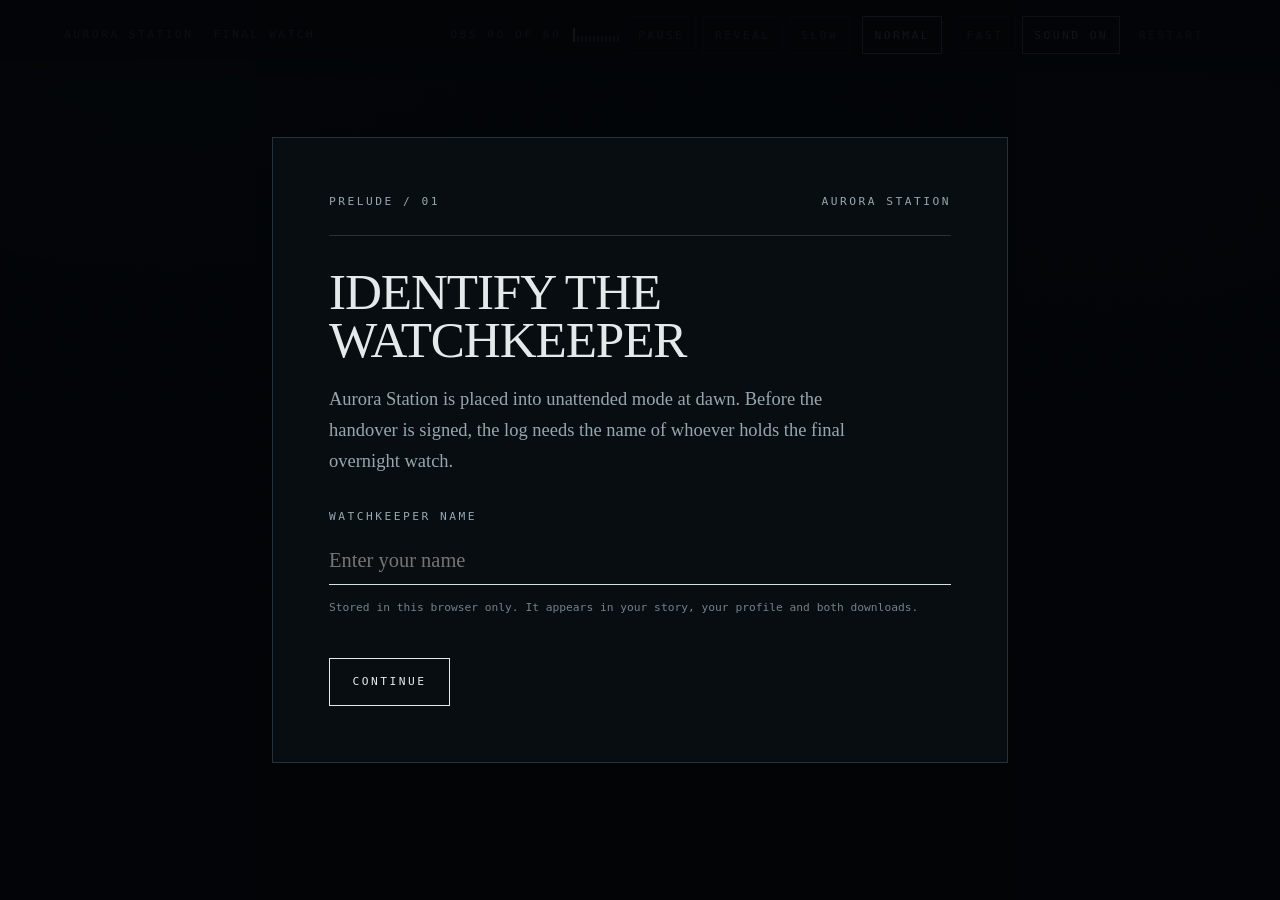
==== commit 2214550e: "Fix the report, the environment edge, the phone layout and the exports Seven problems raised from re" ====
--- a/index.html
+++ b/index.html
@@ -53,6 +53,14 @@
         >
           <span class="sound-label">Sound</span>
         </button>
+        <button
+          class="control control-quiet"
+          id="restart"
+          type="button"
+          aria-label="Start the watch again from the beginning"
+        >
+          Restart
+        </button>
       </div>
     </header>
 
--- a/styles.css
+++ b/styles.css
@@ -10,7 +10,8 @@
  * signal light. Colour is behavioural: it appears when a response registers,
  * when a section activates, when the aurora enters the story, and when the
  * report ties an observation to a current. Dawn replaces the whole environment
- * with warm paper and mineral ink.
+ * with cold mineral paper and near-black ink — the light after a polar night,
+ * not a warm one.
  */
 
 :root {
@@ -42,18 +43,20 @@
   --edge: #23323d;
   --mineral: #e4eaec;
   --mineral-dim: #97a7ae;
-  --mineral-faint: #5d6d76;
+  /* Faint against the darkest ground, but still 4.9:1 — station notes are set
+     small and must survive the night. */
+  --mineral-faint: #71828b;
   --signal: #cfe2e6;
   --signal-live: #f2fbfd;
 
   /* ---- dawn ---- */
-  --paper: #efe9dd;
-  --paper-raised: #f7f3ea;
-  --paper-line: #cdc4b3;
-  --ink: #191713;
-  --ink-dim: #55504a;
-  /* Faint, but still 5.2:1 on paper — station marks are small and must read. */
-  --ink-faint: #666055;
+  --paper: #e6eaeb;
+  --paper-raised: #f1f4f4;
+  --paper-line: #c1caca;
+  --ink: #14181a;
+  --ink-dim: #4b5457;
+  /* Faint, but still 4.9:1 on paper — station marks are small and must read. */
+  --ink-faint: #5c6568;
 
   /* ---- behavioural traces ---- */
   --trace-pathfinder: #42b4e6;
@@ -75,6 +78,14 @@
 *::before,
 *::after {
   box-sizing: border-box;
+}
+
+/*
+ * A display rule beats the user agent's [hidden] rule, so anything laid out
+ * with flex or grid keeps showing after it is hidden. Say it once, here.
+ */
+[hidden] {
+  display: none !important;
 }
 
 html {
@@ -133,6 +144,17 @@
   color: var(--signal-live);
 }
 
+/*
+ * Operational voice, sentence length. Uppercase is for the short labels that
+ * name a thing; a whole sentence set in capitals loses the word shapes a
+ * reader recognises, so these keep their case and their spacing.
+ */
+.mark-sentence {
+  letter-spacing: 0.01em;
+  line-height: 1.65;
+  text-transform: none;
+}
+
 /* ---------------------------------------------------------- environment */
 
 .environment {
@@ -184,6 +206,19 @@
   height: 62vh;
   opacity: 0;
   visibility: hidden;
+  /*
+   * The ribbons are drawn to the edge of this box, and screen blending makes
+   * that edge visible as a hard line across the viewport. Fade the layer out
+   * on every side so the light ends the way light does.
+   */
+  mask-image:
+    linear-gradient(180deg, transparent 0%, #000 26%, #000 62%, transparent 100%),
+    linear-gradient(90deg, transparent 0%, #000 14%, #000 86%, transparent 100%);
+  mask-composite: intersect;
+  -webkit-mask-image:
+    linear-gradient(180deg, transparent 0%, #000 26%, #000 62%, transparent 100%),
+    linear-gradient(90deg, transparent 0%, #000 14%, #000 86%, transparent 100%);
+  -webkit-mask-composite: source-in;
   transition:
     opacity 4200ms ease,
     visibility 0s linear 4200ms;
@@ -306,6 +341,11 @@
 
 /* --------------------------------------------------------------- masthead */
 
+/*
+ * The masthead floats over a moving document. Its ground stays opaque for the
+ * full height of its own content and only fades below that, so a passage
+ * scrolling underneath never reads through the station's own marks.
+ */
 .masthead {
   position: fixed;
   z-index: 20;
@@ -317,21 +357,35 @@
   gap: 0.5rem var(--gutter);
   align-items: baseline;
   justify-content: space-between;
-  padding: 1rem var(--gutter);
-  background: linear-gradient(180deg, rgba(5, 8, 11, 0.94) 0%, rgba(5, 8, 11, 0) 100%);
+  padding: 1rem var(--gutter) 1.75rem;
+  background:
+    linear-gradient(
+      180deg,
+      rgba(5, 8, 11, 0.97) 0%,
+      rgba(5, 8, 11, 0.95) 62%,
+      rgba(5, 8, 11, 0) 100%
+    );
+  backdrop-filter: blur(10px);
+  -webkit-backdrop-filter: blur(10px);
 }
 
 .masthead-identity {
   display: flex;
-  gap: 1.25rem;
+  flex: 1 1 auto;
+  flex-wrap: wrap;
+  gap: 0.25rem 1.25rem;
   align-items: baseline;
+  min-width: 0;
 }
 
 .masthead-controls {
   display: flex;
+  flex: 0 1 auto;
   flex-wrap: wrap;
   gap: 0.4rem;
   align-items: center;
+  justify-content: flex-end;
+  min-width: 0;
 }
 
 /* Progress reads as an observation sequence, not a percentage. */
@@ -396,6 +450,17 @@
 .control[aria-pressed="true"] {
   border-color: var(--signal);
   color: var(--signal-live);
+}
+
+/* Available, but never competing with the reading controls. */
+.control-quiet {
+  border-color: transparent;
+  color: var(--mineral-faint);
+}
+
+.control-quiet:hover,
+.control-quiet:focus-visible {
+  border-color: var(--edge);
 }
 
 /* --------------------------------------------------------------- utility */
@@ -436,21 +501,32 @@
   outline-offset: 3px;
 }
 
+/*
+ * Shown while the station is still assembling, and when scripting is off. Both
+ * are sentences rather than labels, so they keep their case.
+ */
 .loading-note {
   padding: 40vh var(--gutter);
   color: var(--mineral-faint);
   font-family: var(--type-operational);
-  font-size: var(--step-mark);
-  letter-spacing: var(--track-mark);
+  font-size: var(--step-note);
+  letter-spacing: 0.01em;
+  line-height: 1.65;
   text-align: center;
-  text-transform: uppercase;
 }
 
 /* ----------------------------------------------------------------- story */
 
+/*
+ * The reading column is offset rather than centred, but only within a page of
+ * a readable width. Past that the whole document centres, so a wide display
+ * gets a wide margin instead of two thirds of empty ground on one side.
+ */
 .watch {
   position: relative;
   z-index: 1;
+  max-width: 96rem;
+  margin-inline: auto;
   padding: 0 0 14rem;
 }
 
@@ -884,13 +960,25 @@
   color: var(--ink);
 }
 
-body.report .mark {
+body.report .mark,
+body.report .loading-note {
   color: var(--ink-faint);
 }
 
 body.report .skip-link {
   background: var(--ink);
   color: var(--paper);
+}
+
+body.report .control {
+  border-color: var(--paper-line);
+  color: var(--ink-dim);
+}
+
+body.report .control:hover:not(:disabled),
+body.report .control:focus-visible {
+  border-color: var(--ink);
+  color: var(--ink);
 }
 
 body.report :where(a, button, input, [tabindex]):focus-visible {
@@ -946,6 +1034,78 @@
 }
 
 /* Each section is ruled and numbered like a filed report. */
+/*
+ * The report is read one chapter at a time. The rail is the index: it names
+ * every chapter, so the reader always knows the shape of the whole record and
+ * how much of it is still ahead.
+ */
+.pager-rail {
+  position: sticky;
+  z-index: 10;
+  top: 0;
+  display: flex;
+  flex-wrap: wrap;
+  gap: 0;
+  border-bottom: var(--rule) solid var(--paper-line);
+  background: var(--paper);
+}
+
+.pager-tab {
+  display: grid;
+  flex: 1 1 9rem;
+  gap: 0.35rem;
+  min-height: var(--tap);
+  padding: 0.9rem 1rem;
+  border: 0;
+  border-right: var(--rule) solid var(--paper-line);
+  background: transparent;
+  color: var(--ink-faint);
+  font-family: var(--type-operational);
+  text-align: left;
+  cursor: pointer;
+  transition: color 240ms ease, background-color 240ms ease;
+}
+
+.pager-tab:last-child {
+  border-right: 0;
+}
+
+.pager-tab:hover,
+.pager-tab:focus-visible {
+  color: var(--ink);
+  background: var(--paper-raised);
+}
+
+.pager-tab[aria-selected="true"] {
+  color: var(--paper);
+  background: var(--ink);
+}
+
+.pager-tab-index {
+  font-size: var(--step-mark);
+  font-variant-numeric: tabular-nums;
+  letter-spacing: var(--track-mark);
+}
+
+.pager-tab-title {
+  font-size: var(--step-note);
+  line-height: 1.3;
+}
+
+.pager-foot {
+  display: flex;
+  gap: 1rem;
+  align-items: center;
+  justify-content: space-between;
+  margin-top: 5rem;
+  padding: 1.75rem var(--gutter) 0;
+  border-top: var(--rule) solid var(--paper-line);
+}
+
+.pager-position {
+  text-align: center;
+}
+
 .chapter {
   padding: 5rem var(--gutter) 0;
 }
@@ -1437,14 +1597,64 @@
   }
 }
 
+/*
+ * A phone holds one column and very little of it at a time. The station marks
+ * take a line of their own, the controls become one scrollable rail instead of
+ * four wrapped rows, and the long vertical rests are cut back so the reader
+ * reaches the next passage without a journey.
+ */
 @media (max-width: 40rem) {
   .masthead {
-    gap: 0.5rem 1rem;
-    padding: 0.75rem var(--gutter);
+    gap: 0.4rem;
+    padding: 0.6rem var(--gutter) 1.1rem;
   }
 
   .masthead-identity {
     flex: 1 1 100%;
+    justify-content: space-between;
+  }
+
+  .masthead-controls {
+    flex: 1 1 100%;
+    flex-wrap: nowrap;
+    justify-content: flex-start;
+    overflow-x: auto;
+    scrollbar-width: none;
+    overscroll-behavior-x: contain;
+  }
+
+  .masthead-controls::-webkit-scrollbar {
+    display: none;
+  }
+
+  .masthead-controls > * {
+    flex: 0 0 auto;
+  }
+
+  .act-plate {
+    min-height: 78svh;
+    margin: 4rem 0 2rem;
+    padding-bottom: 2rem;
+  }
+
+  .prologue {
+    padding: 5rem var(--gutter) 4rem;
+  }
+
+  .interlude {
+    margin: 4rem 0 2rem;
+  }
+
+  .observation {
+    padding: 1.25rem 0;
+  }
+
+  .completion {
+    margin-top: 5rem;
+  }
+
+  .watch {
+    padding-bottom: 8rem;
   }
 
   .response {
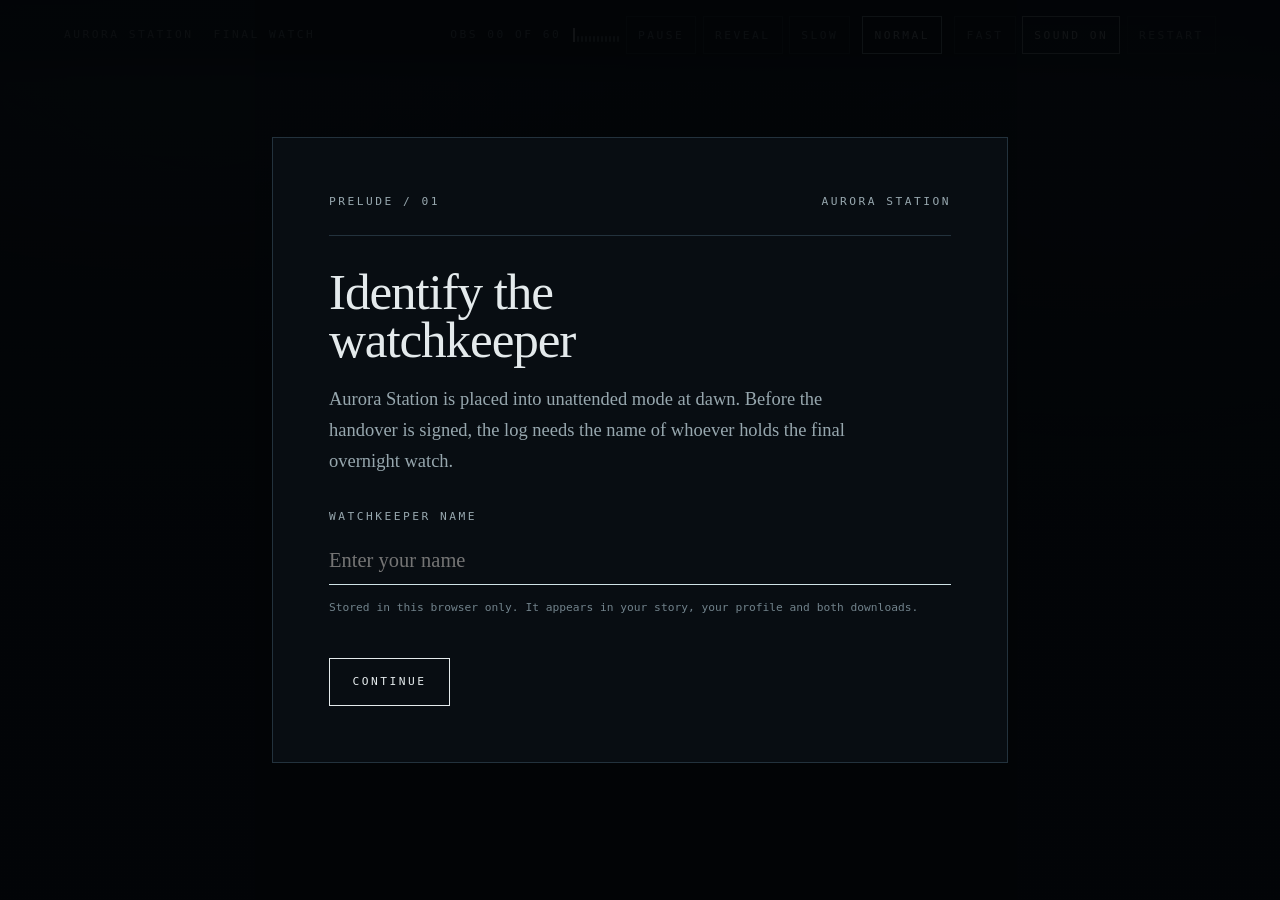
==== commit 01ad04f9: "Carry the five elements, and collapse the phone controls Four things, and the two findings the revie" ====
--- a/index.html
+++ b/index.html
@@ -37,30 +37,41 @@
           <span class="mark" id="sequence-label">OBS 00 / 60</span>
           <span class="sequence-ticks" id="sequence-ticks" aria-hidden="true"></span>
         </div>
-        <button class="control" id="pace-toggle" type="button" aria-pressed="false">Pause</button>
-        <button class="control" id="pace-now" type="button">Reveal</button>
-        <div class="sequence" role="radiogroup" aria-label="Reading pace" id="pace-control">
-          <button class="control" type="button" role="radio" data-pace="slow" aria-checked="false">Slow</button>
-          <button class="control" type="button" role="radio" data-pace="normal" aria-checked="true">Normal</button>
-          <button class="control" type="button" role="radio" data-pace="fast" aria-checked="false">Fast</button>
+        <button
+          class="control control-menu"
+          id="controls-toggle"
+          type="button"
+          aria-expanded="false"
+          aria-controls="controls-panel"
+        >
+          Controls
+        </button>
+        <div class="controls-panel" id="controls-panel">
+          <button class="control" id="pace-toggle" type="button" aria-pressed="false">Pause</button>
+          <button class="control" id="pace-now" type="button">Reveal</button>
+          <div class="sequence" role="radiogroup" aria-label="Reading pace" id="pace-control">
+            <button class="control" type="button" role="radio" data-pace="slow" aria-checked="false">Slow</button>
+            <button class="control" type="button" role="radio" data-pace="normal" aria-checked="true">Normal</button>
+            <button class="control" type="button" role="radio" data-pace="fast" aria-checked="false">Fast</button>
+          </div>
+          <button
+            class="control"
+            id="sound-toggle"
+            type="button"
+            aria-pressed="true"
+            aria-label="Mute station sound"
+          >
+            <span class="sound-label">Sound</span>
+          </button>
+          <button
+            class="control control-quiet"
+            id="restart"
+            type="button"
+            aria-label="Start the watch again from the beginning"
+          >
+            Restart
+          </button>
         </div>
-        <button
-          class="control"
-          id="sound-toggle"
-          type="button"
-          aria-pressed="true"
-          aria-label="Mute station sound"
-        >
-          <span class="sound-label">Sound</span>
-        </button>
-        <button
-          class="control control-quiet"
-          id="restart"
-          type="button"
-          aria-label="Start the watch again from the beginning"
-        >
-          Restart
-        </button>
       </div>
     </header>
 
--- a/styles.css
+++ b/styles.css
@@ -58,16 +58,37 @@
   /* Faint, but still 4.9:1 on paper — station marks are small and must read. */
   --ink-faint: #5c6568;
 
-  /* ---- behavioural traces ---- */
-  --trace-pathfinder: #42b4e6;
-  --trace-catalyst: #ef5b7a;
-  --trace-steward: #3dcd58;
-  --trace-architect: #ff8a3d;
-  --trace-sentinel: #9b51e0;
-
-  /* ---- measure and rhythm ---- */
-  --measure: 34rem;
-  --measure-wide: 46rem;
+  /*
+   * ---- behavioural traces ----
+   *
+   * The five elements, on the currents their Big Five reading already matches:
+   * Wood, Fire, Earth, Metal, Water. The hue is the identity and does not
+   * change; the value does, because a colour chosen for a white slide does not
+   * clear 3:1 on a near-black night or on mineral paper.
+   */
+  --trace-pathfinder: #3dcd58;
+  --trace-catalyst: #e0175c;
+  --trace-steward: #e47f00;
+  --trace-architect: #9fa0a4;
+  --trace-sentinel: #42b4e6;
+
+  /* The same five, deepened for paper. */
+  --trace-pathfinder-paper: #237a35;
+  --trace-catalyst-paper: #b10043;
+  --trace-steward-paper: #a35a00;
+  --trace-architect-paper: #5c6166;
+  --trace-sentinel-paper: #10688f;
+
+  /*
+   * ---- measure and rhythm ----
+   *
+   * The measure grows with the page instead of staying at one width. On a
+   * phone it is the column; on a laptop it opens out, so the reading does not
+   * sit in a narrow strip with the rest of the display empty. The upper bound
+   * is still a line length that can be read.
+   */
+  --measure: clamp(20rem, 34vw + 8rem, 44rem);
+  --measure-wide: clamp(20rem, 44vw + 8rem, 58rem);
   --gutter: clamp(1.25rem, 5vw, 5rem);
   --rule: 1px;
   --tap: 3rem;
@@ -96,7 +117,6 @@
 body {
   min-height: 100vh;
   margin: 0;
-  overflow-x: hidden;
   background: var(--void);
   color: var(--mineral);
   font-family: var(--type-display);
@@ -388,6 +408,19 @@
   min-width: 0;
 }
 
+/*
+ * Above the phone breakpoint the panel is not a panel: its children sit in
+ * the bar directly, exactly as they did before, and the button that would
+ * open it is not rendered.
+ */
+.controls-panel {
+  display: contents;
+}
+
+.control-menu {
+  display: none;
+}
+
 /* Progress reads as an observation sequence, not a percentage. */
 .sequence {
   display: flex;
@@ -452,15 +485,14 @@
   color: var(--signal-live);
 }
 
-/* Available, but never competing with the reading controls. */
+/*
+ * Secondary, not unavailable. A transparent border beside seven outlined
+ * controls read as disabled, so it keeps a border and only steps its ink back
+ * one level.
+ */
 .control-quiet {
-  border-color: transparent;
-  color: var(--mineral-faint);
-}
-
-.control-quiet:hover,
-.control-quiet:focus-visible {
-  border-color: var(--edge);
+  border-color: var(--rime);
+  color: var(--mineral-dim);
 }
 
 /* --------------------------------------------------------------- utility */
@@ -518,20 +550,36 @@
 /* ----------------------------------------------------------------- story */
 
 /*
- * The reading column is offset rather than centred, but only within a page of
- * a readable width. Past that the whole document centres, so a wide display
- * gets a wide margin instead of two thirds of empty ground on one side.
+ * The watch spans the display so an act plate can run edge to edge without
+ * escaping its parent with negative margins. Everything that is read is
+ * centred inside it at the measure, so the column stays the same width the
+ * plate is wide behind it.
  */
 .watch {
   position: relative;
   z-index: 1;
-  max-width: 96rem;
-  margin-inline: auto;
   padding: 0 0 14rem;
 }
 
+/*
+ * A full-bleed block: the background reaches the edges of the display while
+ * its content stays in the same column as the reading around it.
+ */
+.act-plate,
+.interlude,
 .watch:focus {
   outline: none;
+}
+
+/*
+ * A full-bleed block: the ground reaches the edges of the display while its
+ * content stays in the same column as the reading around it. No negative
+ * margins, so nothing escapes the page and nothing has to be clipped.
+ */
+.act-plate,
+.interlude,
+.prologue {
+  padding-inline: max(var(--gutter), calc((100% - var(--measure)) / 2));
 }
 
 /* The prologue holds the whole viewport before anything else happens. */
@@ -539,7 +587,7 @@
   display: grid;
   align-content: center;
   min-height: 100svh;
-  padding: 8rem var(--gutter) 6rem;
+  padding-block: 8rem 6rem;
 }
 
 .prologue-mark {
@@ -570,7 +618,7 @@
   align-content: end;
   min-height: 92svh;
   margin: 10rem 0 4rem;
-  padding: 0 var(--gutter) 4rem;
+  padding-block: 0 4rem;
   isolation: isolate;
 }
 
@@ -604,11 +652,13 @@
   font-size: var(--step-chapter);
 }
 
-/* Narrative sits in a reading column, offset rather than centred. */
+/*
+ * Narrative sits in a centred reading column. It was offset to one side, which
+ * read as a narrow strip against an empty page once the display was wide.
+ */
 .passage {
   max-width: var(--measure);
-  margin: 0 0 1.5em;
-  margin-left: var(--gutter);
+  margin: 0 auto 1.5em;
   animation: passage-arrive var(--pace) ease both;
 }
 
@@ -653,10 +703,13 @@
   }
 }
 
-/* As the watch degrades the column tightens and the margin closes in. */
+/*
+ * As the watch degrades the column tightens and the margin closes in. The
+ * tightening is a proportion of the current measure rather than a fixed width,
+ * so it still reads as pressure once the page is wide enough to centre.
+ */
 .watch[data-phase="pressure"] .passage {
-  max-width: 30rem;
-  margin-left: calc(var(--gutter) * 1.6);
+  max-width: calc(var(--measure) * 0.86);
 }
 
 .watch[data-phase="recovery"] .passage {
@@ -665,7 +718,6 @@
 
 .interlude {
   margin: 8rem 0 3rem;
-  padding: 0 var(--gutter);
 }
 
 .interlude-title {
@@ -682,8 +734,8 @@
  */
 .observation {
   position: relative;
-  max-width: var(--measure-wide);
-  margin: 4rem 0 5rem var(--gutter);
+  max-width: var(--measure);
+  margin: 4rem auto 5rem;
   padding: 2rem 0 0;
   border-top: var(--rule) solid var(--edge);
 }
@@ -769,8 +821,24 @@
   margin-top: 1.5rem;
 }
 
+/*
+ * A closed act is a record, not a gap. Once its five observations are in, the
+ * panel collapses to the single line that says so — otherwise it holds the
+ * height of a live question and leaves a hole in the middle of the document.
+ */
 .observation.is-closed {
+  margin-bottom: 2rem;
+  padding-top: 1.25rem;
   opacity: 0.4;
+}
+
+.observation.is-closed .observation-head {
+  margin-bottom: 0;
+}
+
+.observation.is-closed .observation-readout,
+.observation.is-closed .observation-foot {
+  display: none;
 }
 
 .observation.is-closed .responses {
@@ -780,8 +848,8 @@
 /* ------------------------------------------------------------- completion */
 
 .completion {
-  max-width: var(--measure-wide);
-  margin: 10rem var(--gutter) 0;
+  max-width: var(--measure);
+  margin: 10rem auto 0;
   padding-top: 3rem;
   border-top: var(--rule) solid var(--edge);
 }
@@ -938,15 +1006,27 @@
   margin-top: 2.5rem;
 }
 
+/*
+ * The practice statement is a statement, so it is set the way every other
+ * statement in the watch is set. It also has to clear the scale beneath it:
+ * without the bottom margin the anchors sit directly on its last line.
+ */
 .entry-statement {
   max-width: var(--measure);
-  margin-top: 2rem;
+  margin: 2rem 0 1.75rem;
   padding-left: 1.25rem;
   border-left: var(--rule) solid var(--edge);
-  color: var(--mineral-dim);
-  font-family: var(--type-operational);
-  font-size: var(--step-note);
-  line-height: 1.6;
+  color: var(--mineral);
+  font-family: var(--type-display);
+  font-size: var(--step-lead);
+  line-height: 1.55;
+}
+
+/* Inside the prelude the scale is indented to sit under its statement. */
+.entry-frame .scale-anchors,
+.entry-frame .responses {
+  max-width: var(--measure);
+  margin-left: 1.25rem;
 }
 
 /* ============================================================ dawn report */
@@ -995,19 +1075,32 @@
 .report-shell {
   position: relative;
   z-index: 1;
+  max-width: calc(var(--measure-wide) + var(--gutter) * 2);
+  margin-inline: auto;
   padding: 0 0 8rem;
 }
+
+/* The environment is behind the reading, never a layer the reading sits in. */
+.environment,
+.art-grain {
+  overflow: clip;
+}
+
 
 .report-shell:focus {
   outline: none;
 }
 
+/*
+ * The opening block is sized from its own content with a little air, not from
+ * a share of the viewport. At 82svh a laptop opened on half a screen of empty
+ * paper before the title appeared.
+ */
 .report-masthead {
   display: grid;
-  gap: 2rem;
+  gap: clamp(1.25rem, 3vh, 2rem);
   align-content: end;
-  min-height: 82svh;
-  padding: 6rem var(--gutter) 3rem;
+  padding: clamp(3rem, 9vh, 6rem) var(--gutter) clamp(2rem, 4vh, 3rem);
   border-bottom: 2px solid var(--ink);
 }
 
@@ -1038,24 +1131,31 @@
  * The report is read one chapter at a time. The rail is the index: it names
  * every chapter, so the reader always knows the shape of the whole record and
  * how much of it is still ahead.
+ */
+/*
+ * The rail shares its edges with the reading column, so the page has one set
+ * of vertical rules rather than a bar overhanging the copy it labels.
  */
 .pager-rail {
   position: sticky;
   z-index: 10;
   top: 0;
   display: flex;
-  flex-wrap: wrap;
   gap: 0;
+  margin-inline: var(--gutter);
   border-bottom: var(--rule) solid var(--paper-line);
   background: var(--paper);
 }
 
 .pager-tab {
   display: grid;
-  flex: 1 1 9rem;
+  /* Five tabs share one row and shrink together rather than wrapping with the
+     last chapter stranded on a line of its own. */
+  flex: 1 1 0;
   gap: 0.35rem;
+  min-width: 0;
   min-height: var(--tap);
-  padding: 0.9rem 1rem;
+  padding: 0.9rem 0.75rem;
   border: 0;
   border-right: var(--rule) solid var(--paper-line);
   background: transparent;
@@ -1102,12 +1202,94 @@
   border-top: var(--rule) solid var(--paper-line);
 }
 
+/* Stepping through the report is primary navigation, so it keeps a full
+   target at every width, not only on a phone. */
+.pager-foot .control {
+  min-height: var(--tap);
+  padding-inline: 1.25rem;
+}
+
 .pager-position {
   text-align: center;
 }
 
+/* ------------------------------------------------- relations between currents */
+
+.relations-figure {
+  display: grid;
+  gap: 0.75rem;
+  justify-items: start;
+}
+
+.art-cycle {
+  width: 100%;
+  max-width: 20rem;
+  height: auto;
+}
+
+/* The feeding ring is continuous; the checking reaches are broken. */
+.art-cycle-ring {
+  fill: none;
+  stroke: var(--ink-faint);
+  stroke-width: 1.5;
+}
+
+.art-cycle-check {
+  fill: none;
+  stroke: var(--ink-faint);
+  stroke-dasharray: 3 5;
+  stroke-width: 1;
+}
+
+.art-cycle-node {
+  stroke-width: 2;
+}
+
+.art-cycle-node-lead {
+  stroke-width: 3;
+}
+
+.art-cycle-label {
+  fill: var(--ink-dim);
+  font-family: var(--type-operational);
+  font-size: 13px;
+  letter-spacing: 0.06em;
+}
+
+.art-cycle-label-lead {
+  fill: var(--ink);
+}
+
+.relations-shadow {
+  margin-top: 1rem;
+  color: var(--ink-dim);
+}
+
+/* The current is named by a mark beside it, not by a coloured edge. */
+.relations-role {
+  display: flex;
+  gap: 0.6rem;
+  align-items: baseline;
+  font-size: var(--step-section);
+}
+
+.relations-role::before {
+  flex: 0 0 auto;
+  width: 0.55rem;
+  height: 0.55rem;
+  border-radius: 50%;
+  background: var(--trace, var(--ink-faint));
+  content: "";
+}
+
+.relations-keywords {
+  margin-top: 0.5rem;
+}
+
+/* Copy passes under the sticky rail, so it needs room to arrive. */
 .chapter {
-  padding: 5rem var(--gutter) 0;
+  padding: 4rem var(--gutter) 0;
+  scroll-margin-top: 5rem;
 }
 
 .chapter-head {
@@ -1569,66 +1751,107 @@
     grid-template-columns: minmax(0, 1fr);
   }
 
+  /* One column, so the reading takes the gutters directly. */
   .passage,
   .watch[data-phase="pressure"] .passage,
-  .watch[data-phase="recovery"] .passage {
+  .watch[data-phase="recovery"] .passage,
+  .observation,
+  .completion {
     max-width: none;
-    margin-left: 0;
-  }
-
-  .observation {
-    margin-left: 0;
-  }
-
-  .watch {
-    padding-left: var(--gutter);
-    padding-right: var(--gutter);
-  }
-
-  .act-plate,
-  .interlude {
-    padding-left: 0;
-    padding-right: 0;
-  }
-
-  .completion {
-    margin-left: 0;
-    margin-right: 0;
-  }
-}
-
-/*
- * A phone holds one column and very little of it at a time. The station marks
- * take a line of their own, the controls become one scrollable rail instead of
- * four wrapped rows, and the long vertical rests are cut back so the reader
- * reaches the next passage without a journey.
+    padding-inline: var(--gutter);
+  }
+}
+
+/*
+ * A phone holds one column and very little of it at a time. The bar is fixed,
+ * so every row it takes is a row taken from every screen: it collapses to a
+ * single line — the Act being read, then one scrollable rail carrying every
+ * control — and the long vertical rests are cut back so the reader reaches the
+ * next passage without a journey.
  */
 @media (max-width: 40rem) {
   .masthead {
+    flex-wrap: nowrap;
+    gap: 0.75rem;
+    align-items: center;
+    padding: 0.4rem var(--gutter) 0.9rem;
+  }
+
+  .masthead-identity {
+    flex: 0 0 auto;
+  }
+
+  /* The name is on the plate and in the report; the Act is what is needed here. */
+  #station-mark {
+    display: none;
+  }
+
+  .masthead-controls {
+    flex: 1 1 auto;
+    flex-wrap: nowrap;
+    justify-content: space-between;
+  }
+
+  .masthead-controls > * {
+    flex: 0 0 auto;
+  }
+
+  /* One button, and everything behind it. */
+  .control-menu {
+    display: inline-flex;
+    align-items: center;
+    gap: 0.45rem;
+  }
+
+  .control-menu[data-paused="true"]::before {
+    width: 0.4rem;
+    height: 0.4rem;
+    border-radius: 50%;
+    background: var(--signal-live);
+    content: "";
+  }
+
+  .controls-panel {
+    position: absolute;
+    z-index: 30;
+    top: 100%;
+    right: var(--gutter);
+    display: none;
+    grid-auto-flow: row;
     gap: 0.4rem;
-    padding: 0.6rem var(--gutter) 1.1rem;
-  }
-
-  .masthead-identity {
-    flex: 1 1 100%;
-    justify-content: space-between;
-  }
-
-  .masthead-controls {
-    flex: 1 1 100%;
-    flex-wrap: nowrap;
-    justify-content: flex-start;
+    padding: 0.75rem;
+    border: var(--rule) solid var(--edge);
+    background: var(--deep);
+  }
+
+  .masthead.is-open .controls-panel {
+    display: grid;
+  }
+
+  .controls-panel .control {
+    width: 100%;
+    justify-content: center;
+  }
+
+  #pace-control {
+    display: grid;
+    grid-template-columns: repeat(3, minmax(0, 1fr));
+    gap: 0.4rem;
+  }
+
+  /* The rail scrolls rather than shrinking, so a chapter keeps its name. */
+  .pager-rail {
     overflow-x: auto;
     scrollbar-width: none;
-    overscroll-behavior-x: contain;
-  }
-
-  .masthead-controls::-webkit-scrollbar {
+  }
+
+  .pager-rail::-webkit-scrollbar {
     display: none;
   }
 
-  .masthead-controls > * {
+  .pager-tab {
     flex: 0 0 auto;
+    min-width: 9.5rem;
   }
 
   .act-plate {
@@ -1638,7 +1861,7 @@
   }
 
   .prologue {
-    padding: 5rem var(--gutter) 4rem;
+    padding-block: 5rem 4rem;
   }
 
   .interlude {
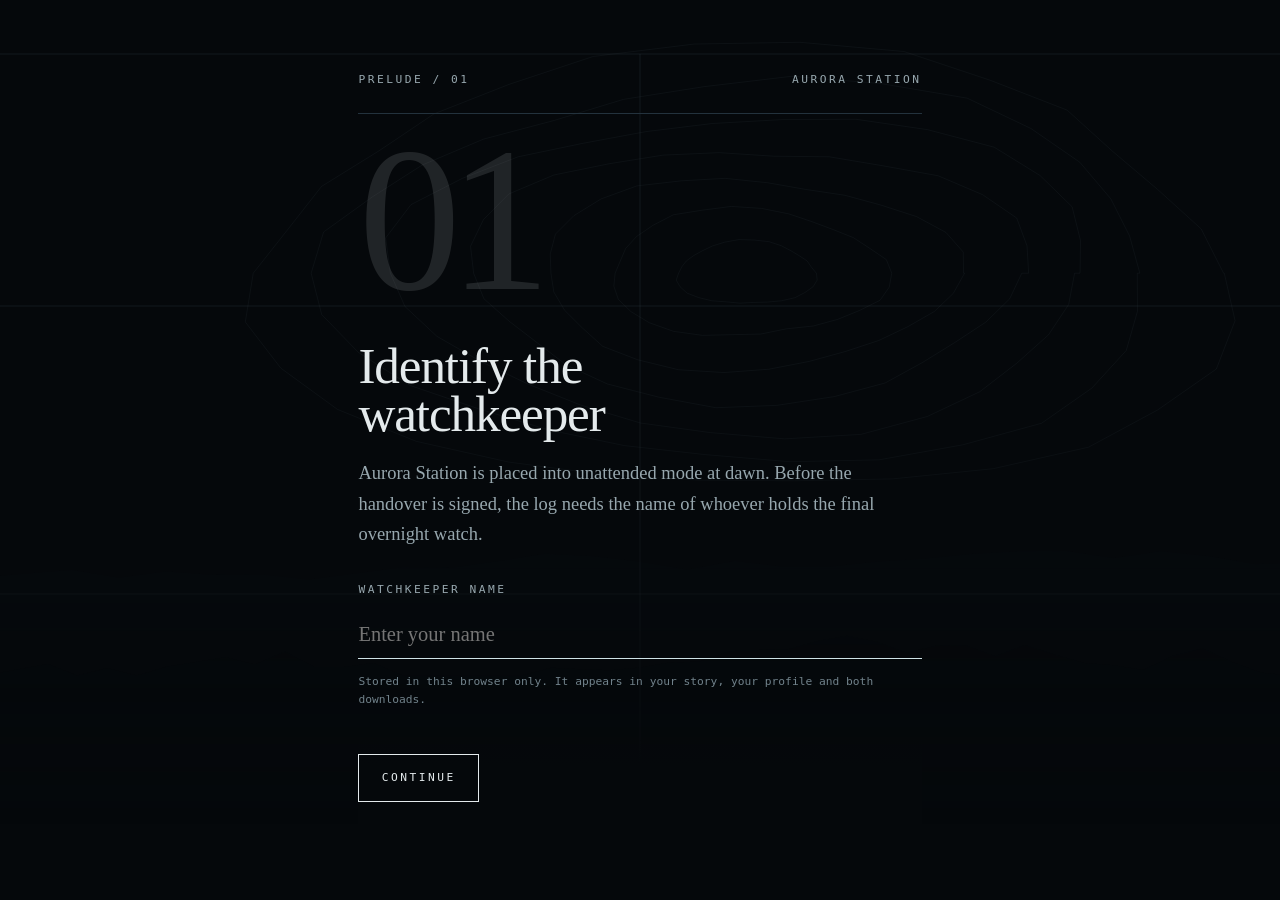
==== commit eedc10a9: "Give the reading its own pace, and put the controls back in reach Eight things, three of which were " ====
--- a/index.html
+++ b/index.html
@@ -43,8 +43,12 @@
           type="button"
           aria-expanded="false"
           aria-controls="controls-panel"
+          aria-label="Station controls"
         >
-          Controls
+          <span class="control-menu-text">Controls</span>
+          <span class="control-menu-glyph" aria-hidden="true">
+            <span></span><span></span><span></span>
+          </span>
         </button>
         <div class="controls-panel" id="controls-panel">
           <button class="control" id="pace-toggle" type="button" aria-pressed="false">Pause</button>
@@ -53,6 +57,10 @@
             <button class="control" type="button" role="radio" data-pace="slow" aria-checked="false">Slow</button>
             <button class="control" type="button" role="radio" data-pace="normal" aria-checked="true">Normal</button>
             <button class="control" type="button" role="radio" data-pace="fast" aria-checked="false">Fast</button>
+          </div>
+          <div class="sequence" role="radiogroup" aria-label="Scrolling" id="scroll-control">
+            <button class="control" type="button" role="radio" data-scroll="auto" aria-checked="true">Auto</button>
+            <button class="control" type="button" role="radio" data-scroll="manual" aria-checked="false">Manual</button>
           </div>
           <button
             class="control"
--- a/styles.css
+++ b/styles.css
@@ -378,15 +378,18 @@
   align-items: baseline;
   justify-content: space-between;
   padding: 1rem var(--gutter) 1.75rem;
+  /*
+   * An opaque ground rather than a blur: backdrop-filter makes this bar a
+   * containing block, which would trap the phone control button inside it
+   * instead of letting it sit at the foot of the screen.
+   */
   background:
     linear-gradient(
       180deg,
-      rgba(5, 8, 11, 0.97) 0%,
-      rgba(5, 8, 11, 0.95) 62%,
+      rgba(5, 8, 11, 0.98) 0%,
+      rgba(5, 8, 11, 0.96) 66%,
       rgba(5, 8, 11, 0) 100%
     );
-  backdrop-filter: blur(10px);
-  -webkit-backdrop-filter: blur(10px);
 }
 
 .masthead-identity {
@@ -419,6 +422,18 @@
 
 .control-menu {
   display: none;
+}
+
+.control-menu-glyph {
+  display: none;
+  flex-direction: column;
+  gap: 3px;
+}
+
+.control-menu-glyph span {
+  width: 1rem;
+  height: 1px;
+  background: currentcolor;
 }
 
 /* Progress reads as an observation sequence, not a percentage. */
@@ -666,6 +681,30 @@
   color: var(--mineral-dim);
 }
 
+/*
+ * A faint ground under the passage the reader has just arrived at, so the eye
+ * can find its place again after the page moves. It is a background and
+ * nothing else: no text colour changes, so no contrast is lost, and it clears
+ * itself rather than staying lit.
+ */
+.passage.is-marked {
+  animation: passage-mark 2600ms ease-out both;
+}
+
+@keyframes passage-mark {
+  0% {
+    background-color: rgba(207, 226, 230, 0.07);
+  }
+
+  55% {
+    background-color: rgba(207, 226, 230, 0.055);
+  }
+
+  100% {
+    background-color: transparent;
+  }
+}
+
 .passage-closing,
 .passage-ending {
   max-width: var(--measure-wide);
@@ -906,21 +945,69 @@
 
 /* ---------------------------------------------------------------- entry */
 
+/*
+ * The prelude is the opening of the watch, so it is composed like an Act
+ * opening rather than as a dialog card: the whole viewport, a drawn ground, an
+ * oversized index and one reading column. It is still a dialog element, which
+ * is what makes the rest of the page inert while it is open.
+ */
 .entry {
-  width: min(46rem, calc(100vw - 2rem));
-  max-height: calc(100vh - 2rem);
+  position: fixed;
+  inset: 0;
+  display: grid;
+  width: 100%;
+  max-width: none;
+  height: 100%;
+  max-height: none;
   padding: 0;
-  border: var(--rule) solid var(--edge);
-  background: var(--deep);
+  overflow: hidden;
+  border: 0;
+  background: var(--void);
   color: var(--mineral);
 }
 
 .entry::backdrop {
-  background: rgba(3, 5, 7, 0.94);
-}
-
+  background: var(--void);
+}
+
+.entry-figure {
+  position: absolute;
+  z-index: 0;
+  inset: 0;
+  overflow: hidden;
+  opacity: 0.4;
+  mask-image: linear-gradient(180deg, #000 0%, #000 42%, transparent 92%);
+}
+
+.entry-figure > svg {
+  width: 100%;
+  height: 100%;
+}
+
+/*
+ * The column scrolls, so a long step can never be clipped, and the actions are
+ * pinned to the foot so they are reachable at any height.
+ */
 .entry-frame {
-  padding: clamp(1.75rem, 5vw, 3.5rem);
+  position: relative;
+  z-index: 1;
+  display: grid;
+  align-content: start;
+  width: min(var(--measure-wide), 100%);
+  margin-inline: auto;
+  padding: clamp(2.5rem, 8vh, 6rem) var(--gutter) 0;
+  overflow-y: auto;
+  overscroll-behavior: contain;
+}
+
+.entry-index {
+  margin: 1.5rem 0 0.5rem;
+  color: var(--mineral);
+  font-size: var(--step-plate);
+  font-variant-numeric: lining-nums;
+  letter-spacing: -0.06em;
+  line-height: 0.8;
+  opacity: 0.12;
 }
 
 .entry-head {
@@ -981,14 +1068,13 @@
 
 .entry-list {
   max-width: var(--measure);
-  margin: 1.5rem 0 0;
+  margin: 1.25rem 0 0;
   padding: 0;
   list-style: none;
 }
 
 .entry-list li {
-  padding: 0.65rem 0 0.65rem 1.5rem;
-  border-bottom: var(--rule) solid var(--rime);
+  padding: 0.3rem 0 0.3rem 1.5rem;
   text-indent: -1.5rem;
 }
 
@@ -997,13 +1083,18 @@
   content: "— ";
 }
 
+/* Pinned, so the actions are reachable however tall the step becomes. */
 .entry-foot {
+  position: sticky;
+  bottom: 0;
   display: flex;
   flex-wrap: wrap;
   gap: 0.75rem;
   align-items: center;
   justify-content: space-between;
-  margin-top: 2.5rem;
+  margin-top: 1.75rem;
+  padding: 1rem 0 clamp(1.25rem, 4vh, 2.5rem);
+  background: linear-gradient(180deg, rgba(5, 8, 11, 0) 0%, var(--void) 28%);
 }
 
 /*
@@ -1020,6 +1111,63 @@
   font-family: var(--type-display);
   font-size: var(--step-lead);
   line-height: 1.55;
+}
+
+/* How the story arrives: chosen here, changeable from the controls later. */
+.entry-choice {
+  display: grid;
+  gap: 0.75rem;
+  margin-top: 1.75rem;
+}
+
+.entry-choice-options {
+  display: grid;
+  gap: 0.5rem;
+  grid-template-columns: repeat(auto-fit, minmax(min(16rem, 100%), 1fr));
+  max-width: var(--measure-wide);
+}
+
+.entry-option {
+  display: grid;
+  gap: 0.35rem;
+  min-height: var(--tap);
+  padding: 0.85rem 1rem;
+  border: var(--rule) solid var(--edge);
+  background: transparent;
+  color: var(--mineral-dim);
+  font-family: var(--type-display);
+  font-size: var(--step-note);
+  text-align: left;
+  cursor: pointer;
+  transition: border-color 240ms ease, color 240ms ease;
+}
+
+.entry-option:hover,
+.entry-option:focus-visible {
+  border-color: var(--signal);
+  color: var(--mineral);
+}
+
+.entry-option[aria-checked="true"] {
+  border-color: var(--signal);
+  color: var(--mineral);
+}
+
+.entry-option-name {
+  color: inherit;
+}
+
+.entry-option[aria-checked="true"] .entry-option-name {
+  color: var(--signal-live);
+}
+
+/* The standing limitation, set at reading size rather than as a statement. */
+.entry-disclaimer {
+  max-width: var(--measure);
+  margin-top: 1.5rem;
+  padding-left: 1.25rem;
+  border-left: var(--rule) solid var(--edge);
+  color: var(--mineral-dim);
 }
 
 /* Inside the prelude the scale is indented to sit under its statement. */
@@ -1230,39 +1378,97 @@
 /* The feeding ring is continuous; the checking reaches are broken. */
 .art-cycle-ring {
   fill: none;
-  stroke: var(--ink-faint);
+  stroke: var(--paper-line);
   stroke-width: 1.5;
 }
 
 .art-cycle-check {
   fill: none;
-  stroke: var(--ink-faint);
+  stroke: var(--paper-line);
   stroke-dasharray: 3 5;
   stroke-width: 1;
 }
 
-.art-cycle-node {
-  stroke-width: 2;
-}
-
-.art-cycle-node-lead {
-  stroke-width: 3;
+/* The two relationships the reader is part of are the ones drawn in ink. */
+.art-cycle-live {
+  stroke: var(--ink-dim);
+}
+
+.art-cycle-head {
+  fill: var(--paper-line);
+}
+
+.art-cycle-live .art-cycle-head {
+  fill: var(--ink-dim);
 }
 
 .art-cycle-label {
   fill: var(--ink-dim);
   font-family: var(--type-operational);
-  font-size: 13px;
-  letter-spacing: 0.06em;
+  font-size: 12px;
+  letter-spacing: 0.04em;
 }
 
 .art-cycle-label-lead {
   fill: var(--ink);
+}
+
+/* The key, so solid and broken are named where they are seen. */
+.relations-key {
+  display: flex;
+  flex-wrap: wrap;
+  gap: 0.35rem 1.25rem;
+}
+
+.relations-key span {
+  display: inline-flex;
+  gap: 0.5rem;
+  align-items: center;
+}
+
+.relations-key span::before {
+  width: 1.5rem;
+  height: 0;
+  border-top: 1.5px solid var(--ink-dim);
+  content: "";
+}
+
+.relations-key span:last-child::before {
+  border-top-style: dashed;
+  border-top-width: 1px;
 }
 
 .relations-shadow {
   margin-top: 1rem;
   color: var(--ink-dim);
+}
+
+.relations-summary {
+  display: grid;
+  gap: 0.6rem;
+  margin: 1.75rem 0 0;
+  padding: 0;
+  list-style: none;
+}
+
+.relations-summary li {
+  display: grid;
+  gap: 0.15rem 0.75rem;
+  grid-template-columns: auto minmax(0, 1fr);
+  align-items: baseline;
+}
+
+.relations-summary li::before {
+  width: 0.55rem;
+  height: 0.55rem;
+  border-radius: 50%;
+  background: var(--trace, var(--ink-faint));
+  content: "";
+}
+
+.relations-summary-role {
+  grid-column: 2;
+  font-size: var(--step-note);
 }
 
 /* The current is named by a mark beside it, not by a coloured edge. */
@@ -1763,22 +1969,18 @@
 }
 
 /*
- * A phone holds one column and very little of it at a time. The bar is fixed,
- * so every row it takes is a row taken from every screen: it collapses to a
- * single line — the Act being read, then one scrollable rail carrying every
- * control — and the long vertical rests are cut back so the reader reaches the
- * next passage without a journey.
+ * A phone holds one column and very little of it at a time. The fixed bar
+ * carries the reading and nothing else — the Act and the count — while
+ * everything that can be operated moves to the foot of the screen, in reach of
+ * a thumb. The long vertical rests are cut back so the reader reaches the next
+ * passage without a journey.
  */
 @media (max-width: 40rem) {
   .masthead {
     flex-wrap: nowrap;
     gap: 0.75rem;
-    align-items: center;
-    padding: 0.4rem var(--gutter) 0.9rem;
-  }
-
-  .masthead-identity {
-    flex: 0 0 auto;
+    align-items: baseline;
+    padding: 0.5rem var(--gutter) 0.8rem;
   }
 
   /* The name is on the plate and in the report; the Act is what is needed here. */
@@ -1786,24 +1988,71 @@
     display: none;
   }
 
+  .masthead-identity {
+    flex: 0 1 auto;
+    min-width: 0;
+  }
+
+  #act-mark {
+    overflow: hidden;
+    text-overflow: ellipsis;
+    white-space: nowrap;
+  }
+
   .masthead-controls {
-    flex: 1 1 auto;
+    flex: 0 1 auto;
     flex-wrap: nowrap;
-    justify-content: space-between;
+    justify-content: flex-end;
+    min-width: 0;
   }
 
   .masthead-controls > * {
-    flex: 0 0 auto;
-  }
-
-  /* One button, and everything behind it. */
+    flex: 0 1 auto;
+    min-width: 0;
+  }
+
+  /* The reading already says the number; the ticks say it a second time. */
+  .sequence-ticks {
+    display: none;
+  }
+
+  /*
+   * One button, at the foot of the screen. The top right corner is the
+   * furthest point from a thumb, and the row up there had no width left for
+   * it anyway — it was being pushed off the edge entirely.
+   */
   .control-menu {
+    position: fixed;
+    right: var(--gutter);
+    bottom: max(var(--gutter), 1rem);
+    z-index: 30;
     display: inline-flex;
+    gap: 0;
     align-items: center;
-    gap: 0.45rem;
+    justify-content: center;
+    width: var(--tap);
+    height: var(--tap);
+    padding: 0;
+    border-color: var(--edge);
+    background: var(--shelf);
+  }
+
+  .control-menu-text {
+    position: absolute;
+    overflow: hidden;
+    clip-path: inset(50%);
+    width: 1px;
+    height: 1px;
+  }
+
+  .control-menu-glyph {
+    display: flex;
   }
 
   .control-menu[data-paused="true"]::before {
+    position: absolute;
+    top: 0.3rem;
+    right: 0.3rem;
     width: 0.4rem;
     height: 0.4rem;
     border-radius: 50%;
@@ -1811,14 +2060,16 @@
     content: "";
   }
 
+  /* The panel opens upward from the button, never off the top of the screen. */
   .controls-panel {
-    position: absolute;
+    position: fixed;
+    right: var(--gutter);
+    bottom: calc(max(var(--gutter), 1rem) + var(--tap) + 0.5rem);
     z-index: 30;
-    top: 100%;
-    right: var(--gutter);
     display: none;
     grid-auto-flow: row;
     gap: 0.4rem;
+    width: min(16rem, calc(100vw - var(--gutter) * 2));
     padding: 0.75rem;
     border: var(--rule) solid var(--edge);
     background: var(--deep);
@@ -1868,8 +2119,10 @@
     margin: 4rem 0 2rem;
   }
 
+  /* padding-block only: a shorthand here would undo the inline padding the
+     wider breakpoint just set, and the panel would run edge to edge. */
   .observation {
-    padding: 1.25rem 0;
+    padding-block: 1.25rem 0;
   }
 
   .completion {
@@ -1902,7 +2155,8 @@
  * already changed. Nothing that carries meaning is removed.
  */
 @media (prefers-reduced-motion: reduce) {
-  .passage {
+  .passage,
+  .passage.is-marked {
     animation: none;
   }
 
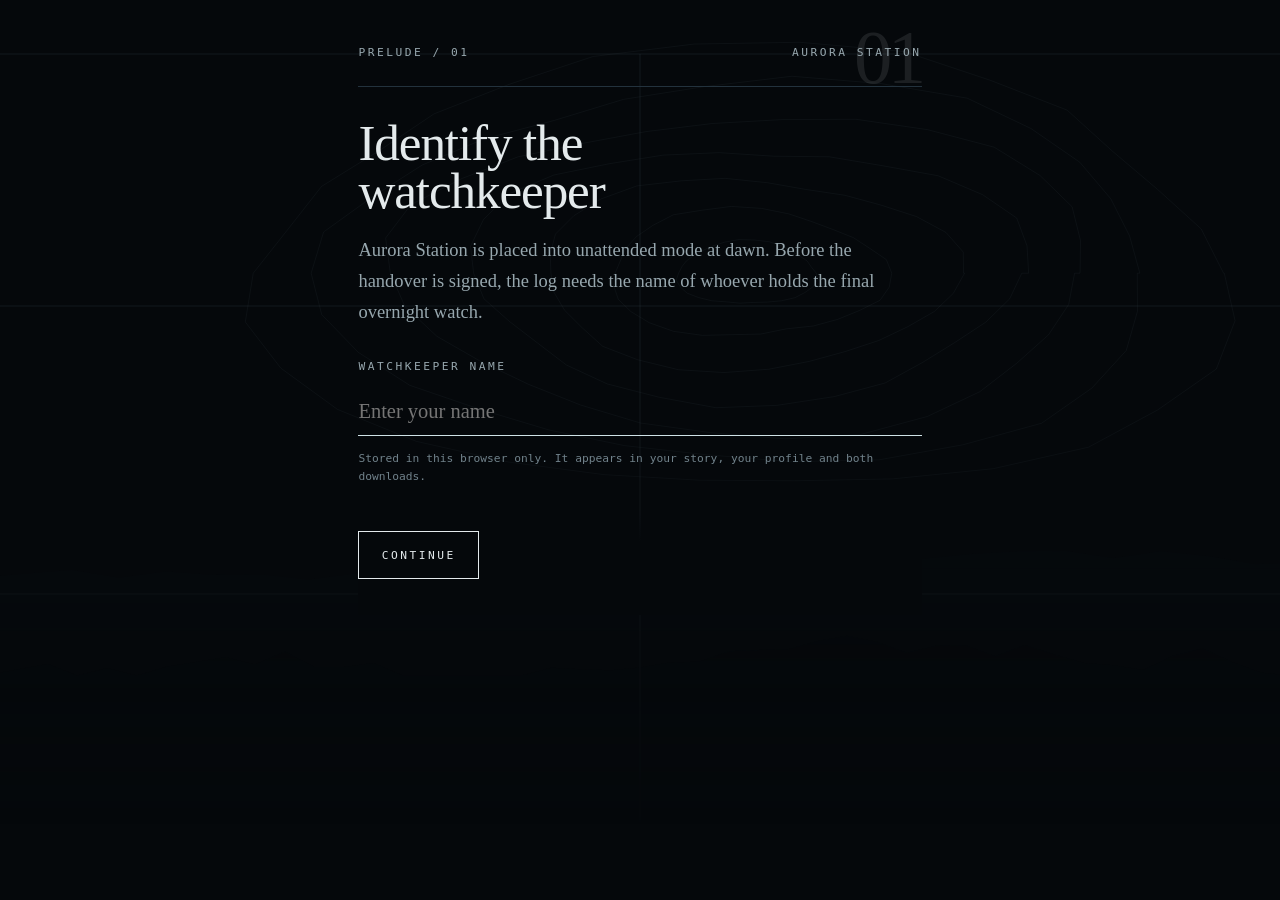
==== commit 50abaefb: "Let the reader be the clock The watch no longer advances on a timer. The story runs as far as the ne" ====
--- a/index.html
+++ b/index.html
@@ -51,17 +51,6 @@
           </span>
         </button>
         <div class="controls-panel" id="controls-panel">
-          <button class="control" id="pace-toggle" type="button" aria-pressed="false">Pause</button>
-          <button class="control" id="pace-now" type="button">Reveal</button>
-          <div class="sequence" role="radiogroup" aria-label="Reading pace" id="pace-control">
-            <button class="control" type="button" role="radio" data-pace="slow" aria-checked="false">Slow</button>
-            <button class="control" type="button" role="radio" data-pace="normal" aria-checked="true">Normal</button>
-            <button class="control" type="button" role="radio" data-pace="fast" aria-checked="false">Fast</button>
-          </div>
-          <div class="sequence" role="radiogroup" aria-label="Scrolling" id="scroll-control">
-            <button class="control" type="button" role="radio" data-scroll="auto" aria-checked="true">Auto</button>
-            <button class="control" type="button" role="radio" data-scroll="manual" aria-checked="false">Manual</button>
-          </div>
           <button
             class="control"
             id="sound-toggle"
@@ -87,7 +76,6 @@
       <p class="loading-note">Receiving the final watch…</p>
     </main>
 
-    <button class="control" id="new-passage" type="button" hidden>New passage below</button>
     <div class="sr-only" id="announcer" role="status" aria-live="polite"></div>
 
     <noscript>
--- a/styles.css
+++ b/styles.css
@@ -61,7 +61,7 @@
   /*
    * ---- behavioural traces ----
    *
-   * The five elements, on the currents their Big Five reading already matches:
+   * The five elements, on the currents whose reading each one already matches:
    * Wood, Fire, Earth, Metal, Water. The hue is the identity and does not
    * change; the value does, because a colour chosen for a white slide does not
    * clear 3:1 on a near-black night or on mineral paper.
@@ -682,26 +682,41 @@
 }
 
 /*
- * A faint ground under the passage the reader has just arrived at, so the eye
- * can find its place again after the page moves. It is a background and
- * nothing else: no text colour changes, so no contrast is lost, and it clears
- * itself rather than staying lit.
- */
-.passage.is-marked {
-  animation: passage-mark 2600ms ease-out both;
-}
-
-@keyframes passage-mark {
-  0% {
+ * The story is all present, and legibility is what changes. `--read` is set
+ * from the scroll position: full above the reading line, fading toward the
+ * foot of the screen. Opacity only, so it stays on the compositor and costs
+ * nothing per frame — and it is a state, not an animation, so nothing moves.
+ */
+.passage,
+.observation,
+.act-plate {
+  opacity: var(--read, 1);
+  transition: opacity 180ms linear;
+}
+
+/* Reached by keyboard rather than by scrolling: still readable. */
+.observation:focus-within,
+.passage:focus-within {
+  --read: 1;
+}
+
+/*
+ * A faint ground under the line the reader is on, so the eye can keep its
+ * place. It follows the pointer rather than lighting itself. Background only —
+ * no text colour changes, so no contrast is lost. Pointer devices only,
+ * because :hover on a touch screen sticks to whatever was last tapped.
+ */
+@media (hover: hover) and (pointer: fine) {
+  .passage {
+    transition: background-color 260ms ease, opacity 180ms linear;
+  }
+
+  .passage:hover {
     background-color: rgba(207, 226, 230, 0.07);
   }
 
-  55% {
-    background-color: rgba(207, 226, 230, 0.055);
-  }
-
-  100% {
-    background-color: transparent;
+  body.report .passage:hover {
+    background-color: rgba(20, 24, 26, 0.045);
   }
 }
 
@@ -951,7 +966,12 @@
  * oversized index and one reading column. It is still a dialog element, which
  * is what makes the rest of the page inert while it is open.
  */
-.entry {
+/*
+ * Laid out only while it is open. A `display` declaration on the element
+ * itself would beat the user agent's `dialog:not([open]) { display: none }`,
+ * and the closed prelude would stay painted over the whole watch.
+ */
+.entry[open] {
   position: fixed;
   inset: 0;
   display: grid;
@@ -995,19 +1015,33 @@
   align-content: start;
   width: min(var(--measure-wide), 100%);
   margin-inline: auto;
-  padding: clamp(2.5rem, 8vh, 6rem) var(--gutter) 0;
+  padding: clamp(1.5rem, 5vh, 3.5rem) var(--gutter) 0;
   overflow-y: auto;
   overscroll-behavior: contain;
 }
 
+/*
+ * The step number is set behind the opening rather than above it, so it reads
+ * as the plate's own numbering and costs the column no height. It was 166px of
+ * decoration in a panel that then would not fit a screen.
+ */
 .entry-index {
-  margin: 1.5rem 0 0.5rem;
+  position: absolute;
+  z-index: -1;
+  top: clamp(0.5rem, 3vh, 2rem);
+  right: var(--gutter);
+  margin: 0;
   color: var(--mineral);
-  font-size: var(--step-plate);
+  font-size: var(--step-display);
   font-variant-numeric: lining-nums;
   letter-spacing: -0.06em;
   line-height: 0.8;
-  opacity: 0.12;
+  opacity: 0.1;
+  pointer-events: none;
+}
+
+.entry-title {
+  font-size: var(--step-chapter);
 }
 
 .entry-head {
@@ -1113,61 +1147,15 @@
   line-height: 1.55;
 }
 
-/* How the story arrives: chosen here, changeable from the controls later. */
-.entry-choice {
-  display: grid;
-  gap: 0.75rem;
-  margin-top: 1.75rem;
-}
-
-.entry-choice-options {
-  display: grid;
-  gap: 0.5rem;
-  grid-template-columns: repeat(auto-fit, minmax(min(16rem, 100%), 1fr));
+/* The standing limitation, set as a note rather than as a statement. */
+.entry-disclaimer {
   max-width: var(--measure-wide);
-}
-
-.entry-option {
-  display: grid;
-  gap: 0.35rem;
-  min-height: var(--tap);
-  padding: 0.85rem 1rem;
-  border: var(--rule) solid var(--edge);
-  background: transparent;
-  color: var(--mineral-dim);
-  font-family: var(--type-display);
-  font-size: var(--step-note);
-  text-align: left;
-  cursor: pointer;
-  transition: border-color 240ms ease, color 240ms ease;
-}
-
-.entry-option:hover,
-.entry-option:focus-visible {
-  border-color: var(--signal);
-  color: var(--mineral);
-}
-
-.entry-option[aria-checked="true"] {
-  border-color: var(--signal);
-  color: var(--mineral);
-}
-
-.entry-option-name {
-  color: inherit;
-}
-
-.entry-option[aria-checked="true"] .entry-option-name {
-  color: var(--signal-live);
-}
-
-/* The standing limitation, set at reading size rather than as a statement. */
-.entry-disclaimer {
-  max-width: var(--measure);
-  margin-top: 1.5rem;
+  margin-top: 1.25rem;
   padding-left: 1.25rem;
   border-left: var(--rule) solid var(--edge);
   color: var(--mineral-dim);
+  font-size: var(--step-note);
+  line-height: 1.55;
 }
 
 /* Inside the prelude the scale is indented to sit under its statement. */
@@ -1175,6 +1163,15 @@
 .entry-frame .responses {
   max-width: var(--measure);
   margin-left: 1.25rem;
+}
+
+/*
+ * The readout is the last thing in the panel and the foot is pinned over the
+ * bottom of it, so it needs its own clearance rather than sitting under the
+ * gradient.
+ */
+.entry-frame .observation-readout {
+  margin: 0.85rem 0 0.5rem 1.25rem;
 }
 
 /* ============================================================ dawn report */
@@ -1389,16 +1386,22 @@
   stroke-width: 1;
 }
 
-/* The two relationships the reader is part of are the ones drawn in ink. */
+/* The relationships the reader is part of are the ones drawn in ink. */
 .art-cycle-live {
   stroke: var(--ink-dim);
 }
 
+/*
+ * The head carries its line's own class, so it takes the same colour without
+ * depending on a shared marker that could only ever be one colour.
+ */
 .art-cycle-head {
   fill: var(--paper-line);
-}
-
-.art-cycle-live .art-cycle-head {
+  stroke: none;
+  stroke-dasharray: none;
+}
+
+.art-cycle-head.art-cycle-live {
   fill: var(--ink-dim);
 }
 
@@ -1443,33 +1446,6 @@
   color: var(--ink-dim);
 }
 
-.relations-summary {
-  display: grid;
-  gap: 0.6rem;
-  margin: 1.75rem 0 0;
-  padding: 0;
-  list-style: none;
-}
-
-.relations-summary li {
-  display: grid;
-  gap: 0.15rem 0.75rem;
-  grid-template-columns: auto minmax(0, 1fr);
-  align-items: baseline;
-}
-
-.relations-summary li::before {
-  width: 0.55rem;
-  height: 0.55rem;
-  border-radius: 50%;
-  background: var(--trace, var(--ink-faint));
-  content: "";
-}
-
-.relations-summary-role {
-  grid-column: 2;
-  font-size: var(--step-note);
-}
 
 /* The current is named by a mark beside it, not by a coloured edge. */
 .relations-role {
@@ -2084,12 +2060,6 @@
     justify-content: center;
   }
 
-  #pace-control {
-    display: grid;
-    grid-template-columns: repeat(3, minmax(0, 1fr));
-    gap: 0.4rem;
-  }
-
   /* The rail scrolls rather than shrinking, so a chapter keeps its name. */
   .pager-rail {
     overflow-x: auto;
@@ -2115,6 +2085,17 @@
     padding-block: 5rem 4rem;
   }
 
+  /* The prelude has to fit one screen here too. */
+  .entry-disclaimer {
+    margin-top: 1rem;
+    font-size: var(--step-mark);
+    line-height: 1.5;
+  }
+
+  .entry-list li {
+    padding-block: 0.2rem;
+  }
+
   .interlude {
     margin: 4rem 0 2rem;
   }
@@ -2155,9 +2136,10 @@
  * already changed. Nothing that carries meaning is removed.
  */
 @media (prefers-reduced-motion: reduce) {
-  .passage,
-  .passage.is-marked {
+  .passage {
     animation: none;
+    /* The hover ground still appears; it simply arrives at once. */
+    transition: none;
   }
 
   .env-drift,
